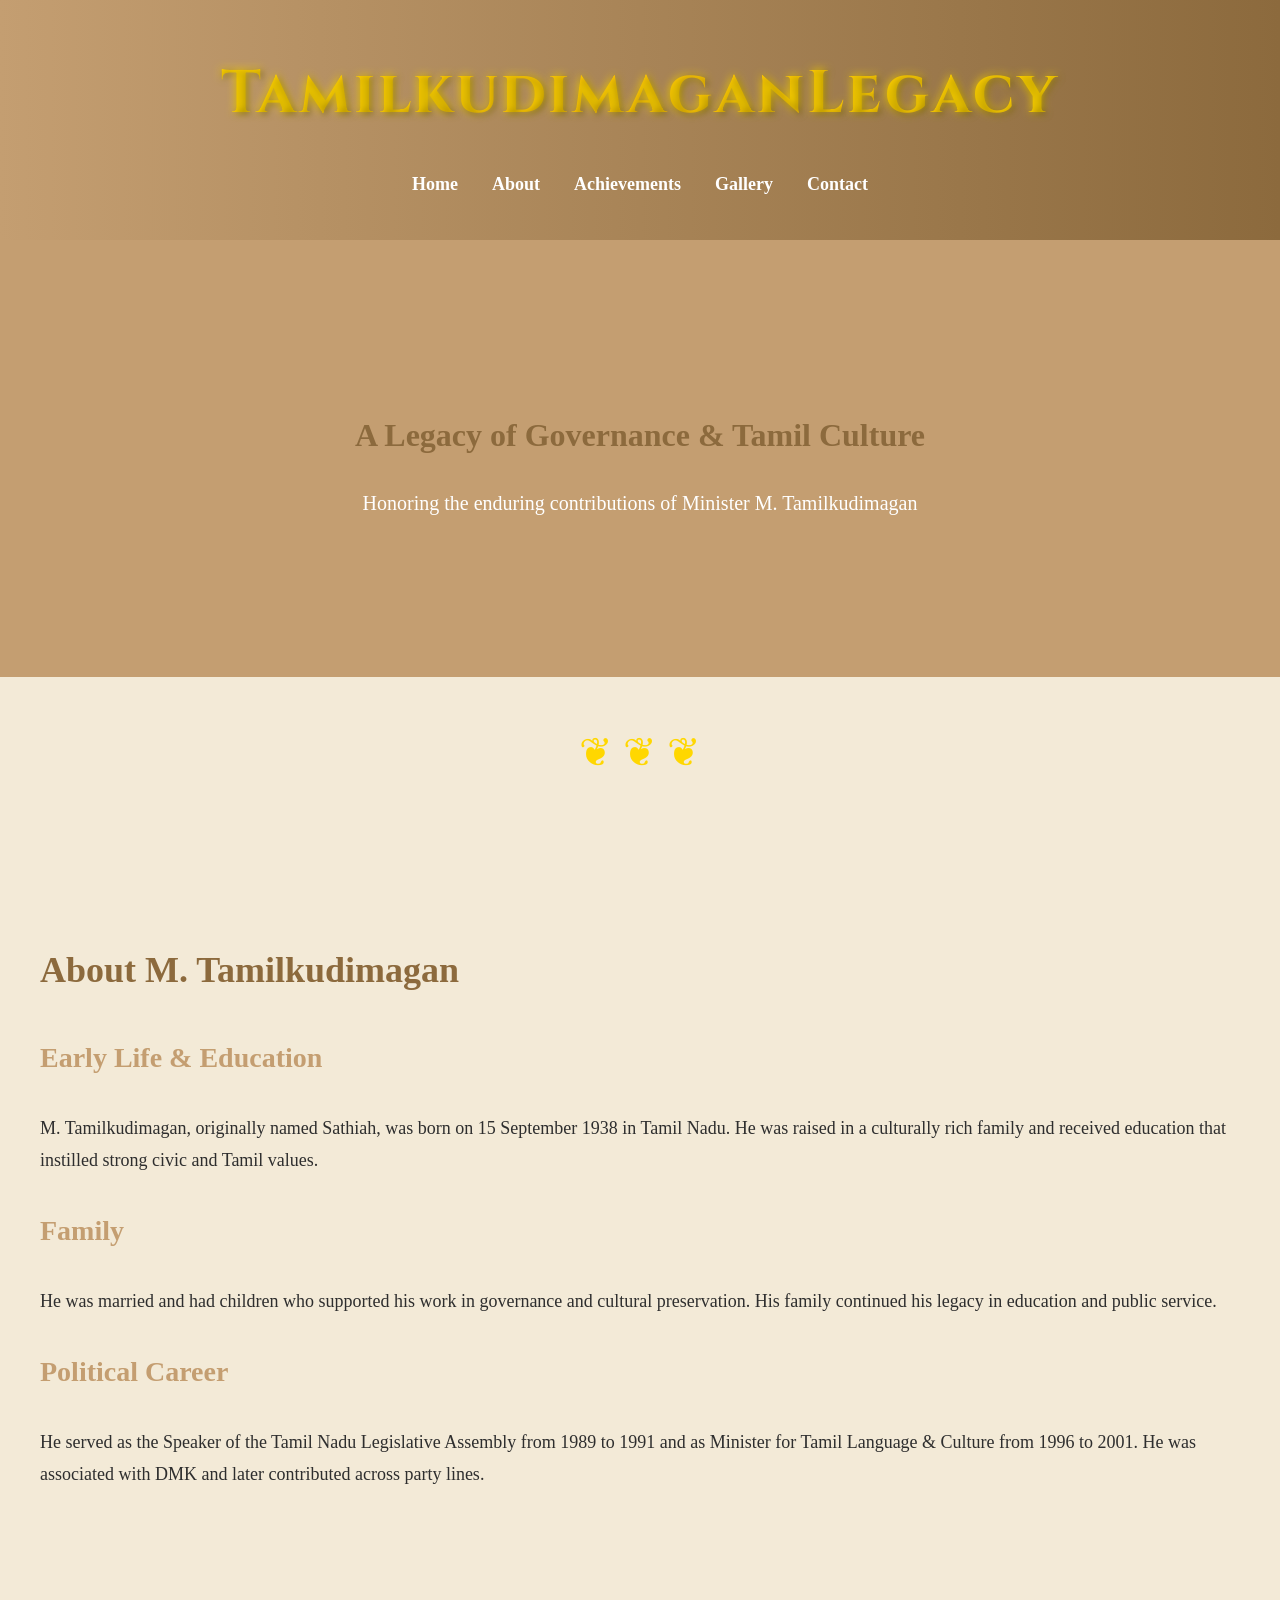
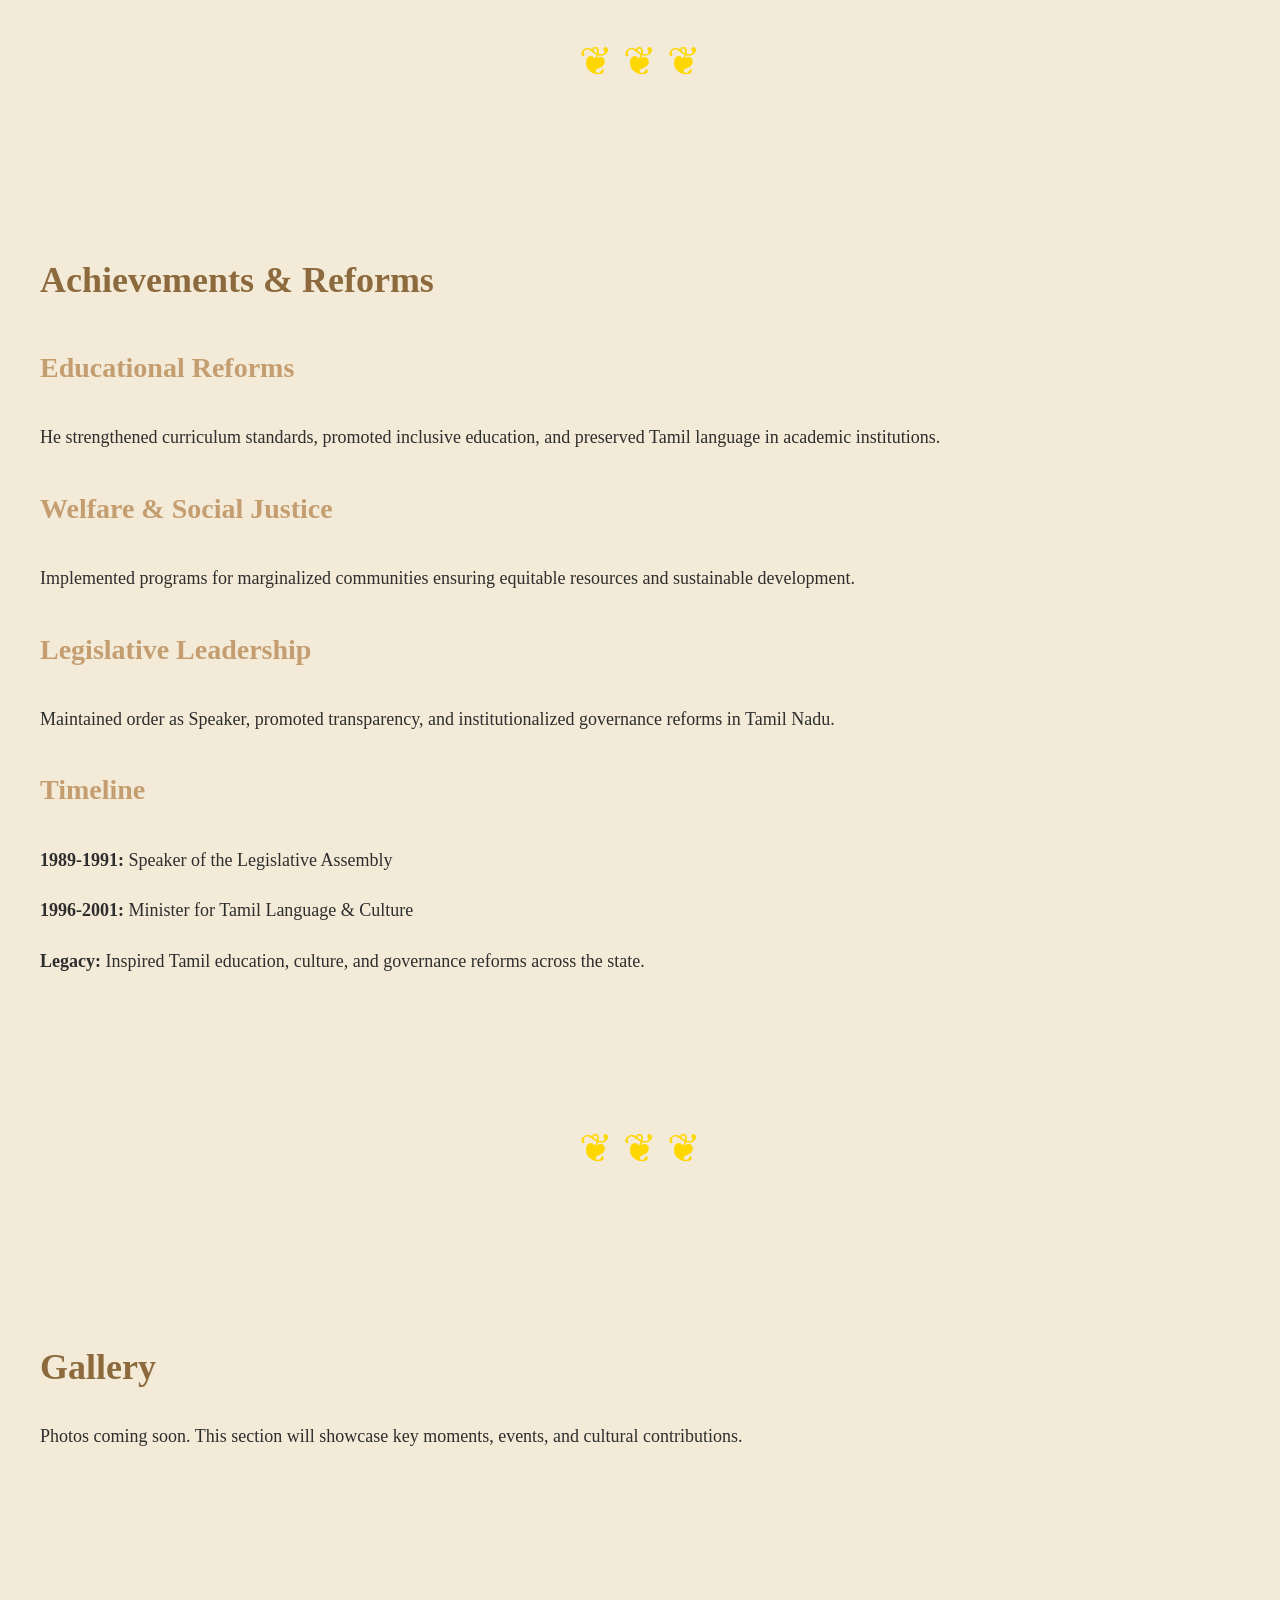
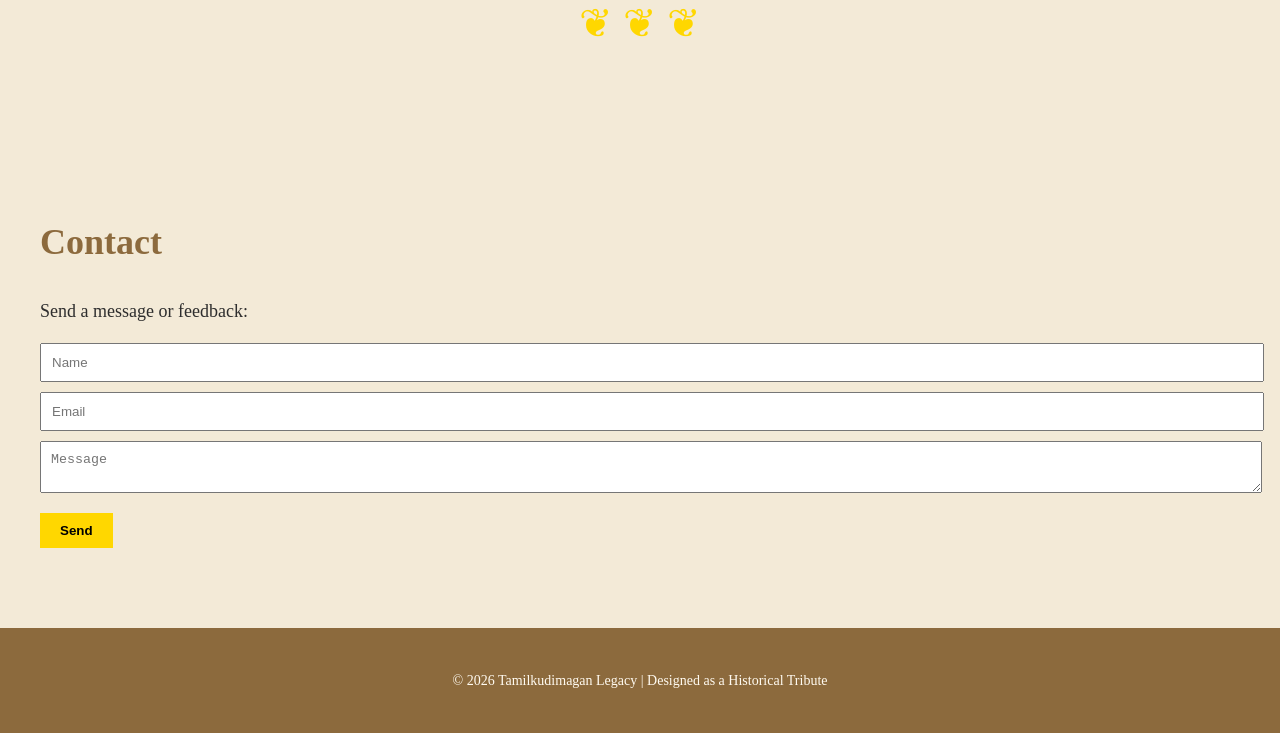
==== index.html @ 720fc60a "Create index.html" ====
<!DOCTYPE html>
<html lang="en">
<head>
<meta charset="UTF-8">
<meta name="viewport" content="width=device-width, initial-scale=1.0">
<title>Tamilkudimagan Legacy</title>

<!-- Vintage font -->
<link href="https://fonts.googleapis.com/css2?family=Cinzel:wght@700&display=swap" rel="stylesheet">

<style>
/* BODY */
body {
    margin: 0;
    font-family: Georgia, serif;
    background: #f3ead7; /* Sandalwood */
    color: #2e2e2e;
    line-height: 1.8;
    overflow-x: hidden;
    scroll-behavior: smooth;
}

/* HEADER */
header {
    background: linear-gradient(to right, #C49E71, #8C6A3D);
    padding: 40px 20px;
    text-align: center;
    position: relative;
    z-index: 2;
}

header h1 {
    font-family: 'Cinzel', serif;
    font-size: 60px;
    background: linear-gradient(90deg, #FFD700, #FFC107, #FFD700);
    -webkit-background-clip: text;
    -webkit-text-fill-color: transparent;
    letter-spacing: 3px;
    text-shadow: 0 0 10px #FFD700, 2px 2px 6px rgba(0,0,0,0.5);
    animation: shimmer 3s infinite linear;
    margin: 0;
}

/* Shimmer animation */
@keyframes shimmer {
    0% { background-position: -500px; }
    100% { background-position: 500px; }
}

nav {
    margin-top: 20px;
}

nav a {
    color: #fff;
    text-decoration: none;
    margin: 0 15px;
    font-weight: bold;
    font-size: 18px;
    transition: 0.3s;
}

nav a:hover {
    color: #FFD700;
}

/* SECTIONS */
section {
    padding: 80px 40px;
    opacity: 0;
    transform: translateY(30px);
    animation: fadeUp 1.2s forwards;
    animation-delay: 0.2s;
}

section h2 {
    color: #8C6A3D;
    font-size: 36px;
    margin-bottom: 20px;
}

section h3 {
    color: #C49E71;
    font-size: 28px;
    margin-top: 30px;
}

section p {
    font-size: 18px;
    margin-bottom: 16px;
}

/* Divider */
.divider {
    text-align: center;
    font-size: 40px;
    color: #FFD700;
    margin: 40px 0;
}

/* Footer */
footer {
    background: #8C6A3D;
    color: #fffaf0;
    text-align: center;
    padding: 40px;
    font-size: 14px;
}

/* Animations */
@keyframes fadeUp {
    to { opacity: 1; transform: translateY(0);}
}

/* Floating Tamil letters */
.floating-tamil {
    position: fixed;
    top: 0;
    left: 0;
    width: 100%;
    height: 100%;
    pointer-events: none;
    overflow: hidden;
    z-index: 1;
}

.floating-tamil span {
    position: absolute;
    font-size: 24px;
    color: #FFD700;
    opacity: 0.8;
    animation: floatLetters linear infinite;
}

.floating-tamil span:nth-child(1) { left: 5%; animation-duration: 18s; animation-delay: 0s; }
.floating-tamil span:nth-child(2) { left: 20%; animation-duration: 22s; animation-delay: 2s; }
.floating-tamil span:nth-child(3) { left: 35%; animation-duration: 16s; animation-delay: 4s; }
.floating-tamil span:nth-child(4) { left: 50%; animation-duration: 20s; animation-delay: 1s; }
.floating-tamil span:nth-child(5) { left: 65%; animation-duration: 17s; animation-delay: 3s; }
.floating-tamil span:nth-child(6) { left: 80%; animation-duration: 19s; animation-delay: 2s; }
.floating-tamil span:nth-child(7) { left: 90%; animation-duration: 21s; animation-delay: 0s; }

@keyframes floatLetters {
    0% { transform: translateY(100vh) rotate(0deg); opacity: 0.8; }
    50% { opacity: 0.9; }
    100% { transform: translateY(-20vh) rotate(360deg); opacity: 0; }
}

/* HERO SECTION */
.hero {
    text-align: center;
    padding: 140px 20px;
    background: #C49E71;
    color: #fff;
    position: relative;
    z-index: 2;
}

.hero h2 {
    font-size: 32px;
    margin-bottom: 20px;
}

.hero p {
    font-size: 20px;
}
</style>
</head>

<body>

<header>
    <h1>TamilkudimaganLegacy</h1>
    <nav>
        <a href="#home">Home</a>
        <a href="#about">About</a>
        <a href="#achievements">Achievements</a>
        <a href="#gallery">Gallery</a>
        <a href="#contact">Contact</a>
    </nav>
</header>

<section class="hero" id="home">
    <h2>A Legacy of Governance & Tamil Culture</h2>
    <p>Honoring the enduring contributions of Minister M. Tamilkudimagan</p>
</section>

<div class="divider">❦ ❦ ❦</div>

<section id="about">
    <h2>About M. Tamilkudimagan</h2>
    <h3>Early Life & Education</h3>
    <p>M. Tamilkudimagan, originally named Sathiah, was born on 15 September 1938 in Tamil Nadu. He was raised in a culturally rich family and received education that instilled strong civic and Tamil values.</p>
    <h3>Family</h3>
    <p>He was married and had children who supported his work in governance and cultural preservation. His family continued his legacy in education and public service.</p>
    <h3>Political Career</h3>
    <p>He served as the Speaker of the Tamil Nadu Legislative Assembly from 1989 to 1991 and as Minister for Tamil Language & Culture from 1996 to 2001. He was associated with DMK and later contributed across party lines.</p>
</section>

<div class="divider">❦ ❦ ❦</div>

<section id="achievements">
    <h2>Achievements & Reforms</h2>
    <h3>Educational Reforms</h3>
    <p>He strengthened curriculum standards, promoted inclusive education, and preserved Tamil language in academic institutions.</p>
    <h3>Welfare & Social Justice</h3>
    <p>Implemented programs for marginalized communities ensuring equitable resources and sustainable development.</p>
    <h3>Legislative Leadership</h3>
    <p>Maintained order as Speaker, promoted transparency, and institutionalized governance reforms in Tamil Nadu.</p>
    <h3>Timeline</h3>
    <p><strong>1989-1991:</strong> Speaker of the Legislative Assembly</p>
    <p><strong>1996-2001:</strong> Minister for Tamil Language & Culture</p>
    <p><strong>Legacy:</strong> Inspired Tamil education, culture, and governance reforms across the state.</p>
</section>

<div class="divider">❦ ❦ ❦</div>

<section id="gallery">
    <h2>Gallery</h2>
    <p>Photos coming soon. This section will showcase key moments, events, and cultural contributions.</p>
</section>

<div class="divider">❦ ❦ ❦</div>

<section id="contact">
    <h2>Contact</h2>
    <p>Send a message or feedback:</p>
    <form>
        <input type="text" placeholder="Name" style="width:100%; padding:10px; margin-bottom:10px;">
        <input type="email" placeholder="Email" style="width:100%; padding:10px; margin-bottom:10px;">
        <textarea placeholder="Message" style="width:100%; padding:10px; margin-bottom:10px;"></textarea>
        <button type="submit" style="background:#FFD700; border:none; padding:10px 20px; font-weight:bold; cursor:pointer;">Send</button>
    </form>
</section>

<footer>
    © 2026 Tamilkudimagan Legacy | Designed as a Historical Tribute
</footer>

<!-- Floating Tamil letters -->
<div class="floating-tamil">
    <span>அ</span>
    <span>இ</span>
    <span>ஊ</span>
    <span>எ</span>
    <span>ஐ</span>
    <span>ஒ</span>
    <span>ஔ</span>
</div>

</body>
</html>
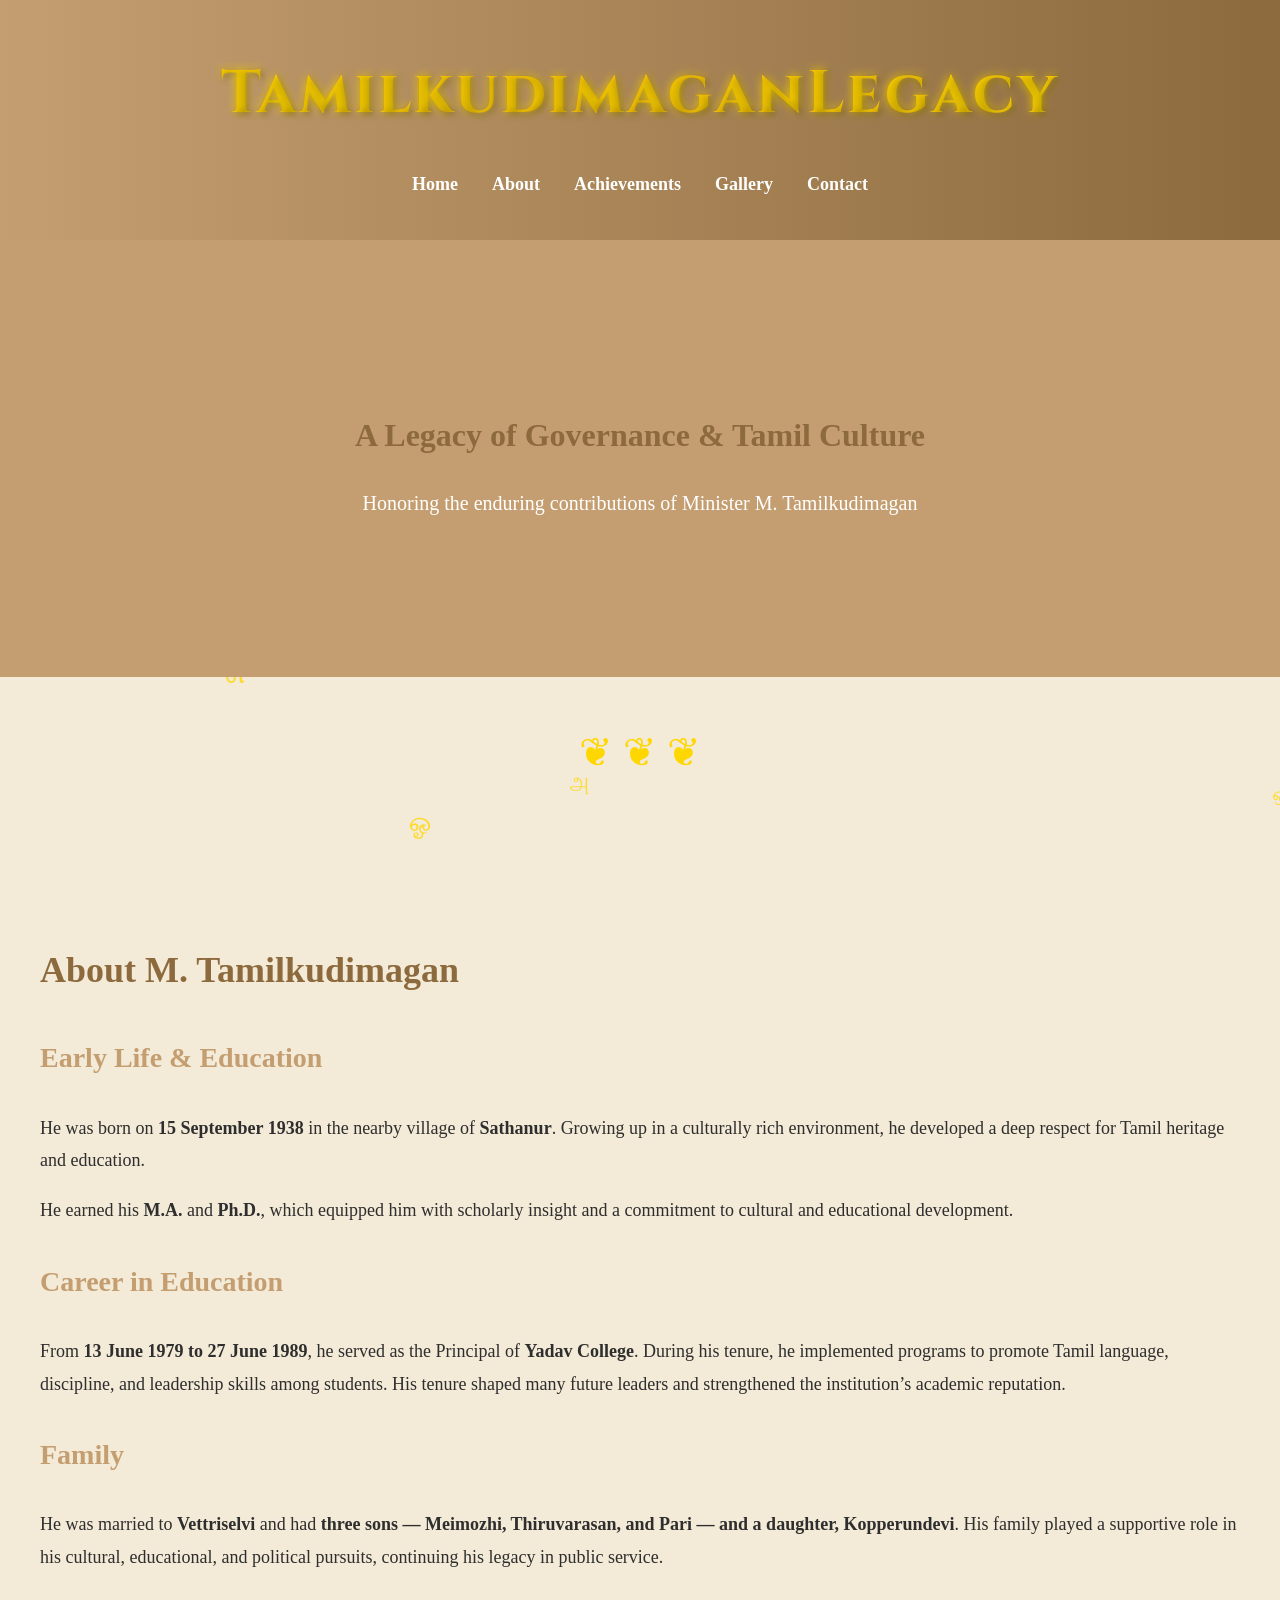
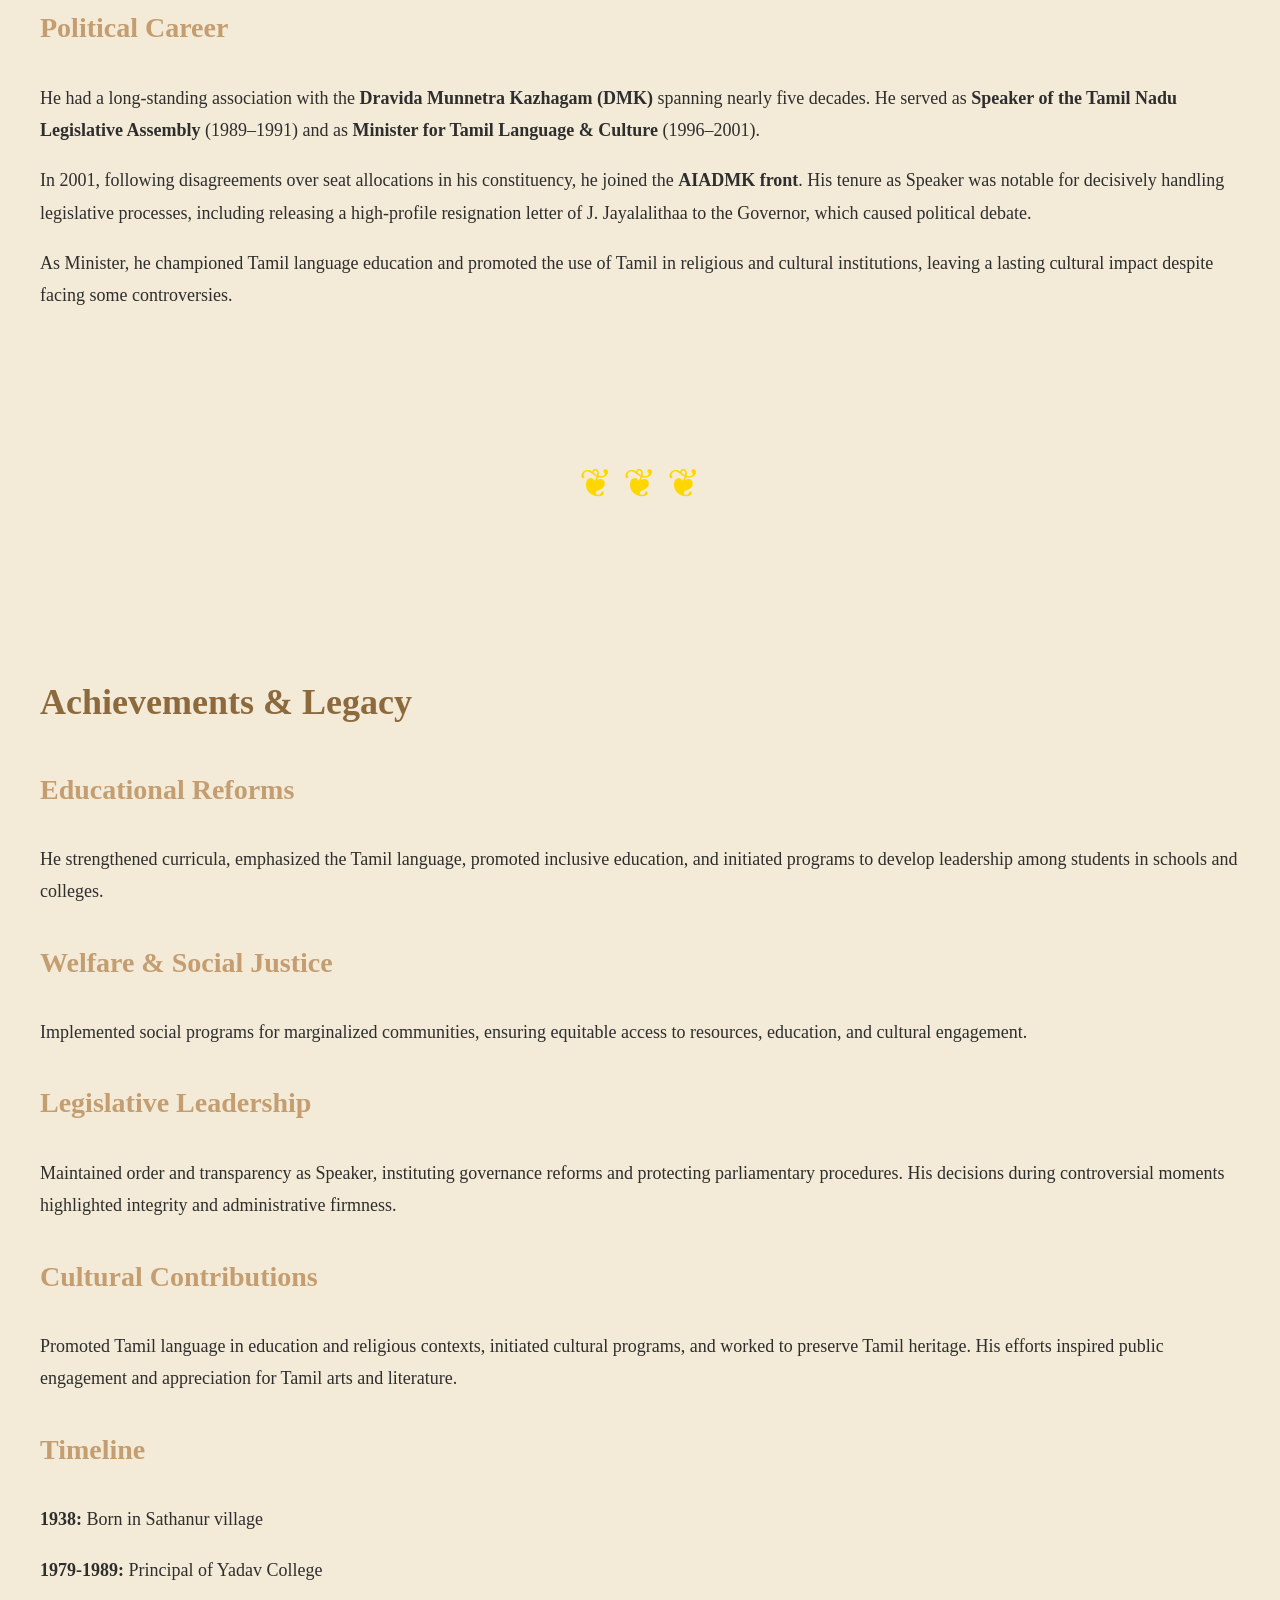
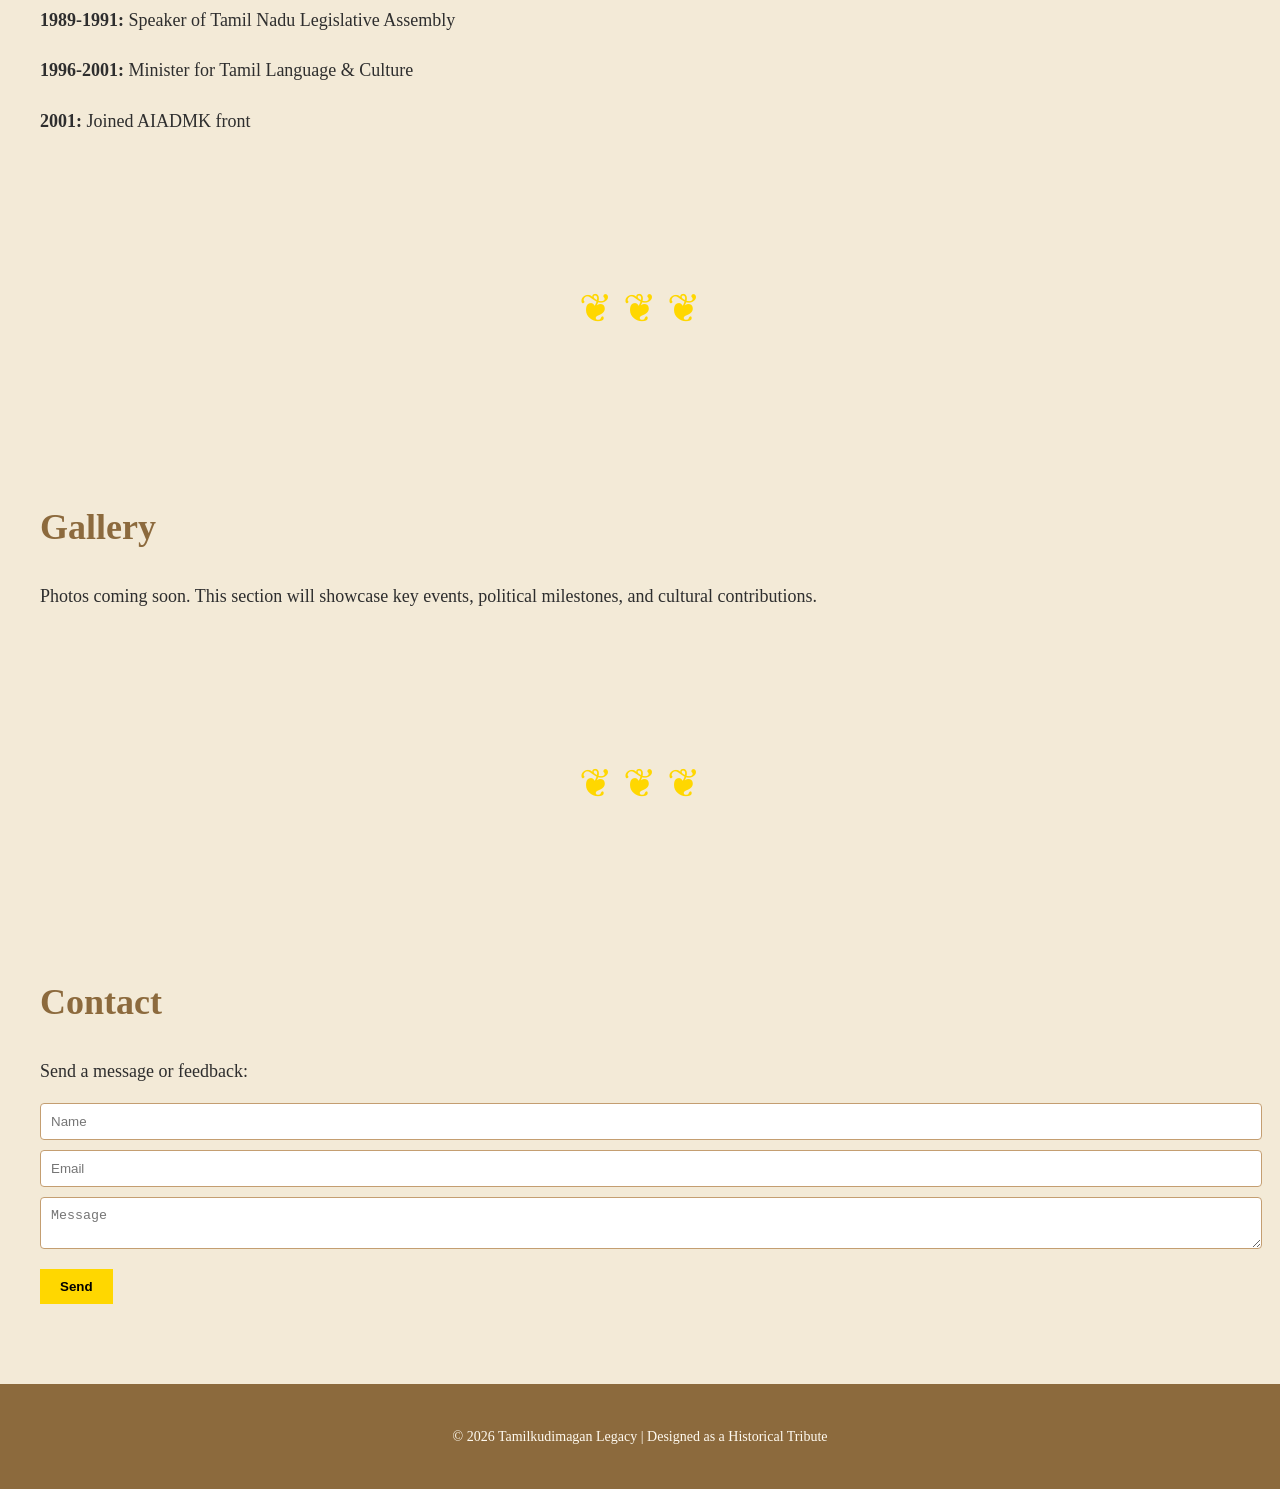
==== commit 324568cf: "Create index.html" ====
--- a/index.html
+++ b/index.html
@@ -5,11 +5,10 @@
 <meta name="viewport" content="width=device-width, initial-scale=1.0">
 <title>Tamilkudimagan Legacy</title>
 
-<!-- Vintage font -->
+<!-- Fonts -->
 <link href="https://fonts.googleapis.com/css2?family=Cinzel:wght@700&display=swap" rel="stylesheet">
 
 <style>
-/* BODY */
 body {
     margin: 0;
     font-family: Georgia, serif;
@@ -41,7 +40,6 @@
     margin: 0;
 }
 
-/* Shimmer animation */
 @keyframes shimmer {
     0% { background-position: -500px; }
     100% { background-position: 500px; }
@@ -110,6 +108,25 @@
 /* Animations */
 @keyframes fadeUp {
     to { opacity: 1; transform: translateY(0);}
+}
+
+/* HERO SECTION */
+.hero {
+    text-align: center;
+    padding: 140px 20px;
+    background: #C49E71;
+    color: #fff;
+    position: relative;
+    z-index: 2;
+}
+
+.hero h2 {
+    font-size: 32px;
+    margin-bottom: 20px;
+}
+
+.hero p {
+    font-size: 20px;
 }
 
 /* Floating Tamil letters */
@@ -132,41 +149,24 @@
     animation: floatLetters linear infinite;
 }
 
-.floating-tamil span:nth-child(1) { left: 5%; animation-duration: 18s; animation-delay: 0s; }
-.floating-tamil span:nth-child(2) { left: 20%; animation-duration: 22s; animation-delay: 2s; }
-.floating-tamil span:nth-child(3) { left: 35%; animation-duration: 16s; animation-delay: 4s; }
-.floating-tamil span:nth-child(4) { left: 50%; animation-duration: 20s; animation-delay: 1s; }
-.floating-tamil span:nth-child(5) { left: 65%; animation-duration: 17s; animation-delay: 3s; }
-.floating-tamil span:nth-child(6) { left: 80%; animation-duration: 19s; animation-delay: 2s; }
-.floating-tamil span:nth-child(7) { left: 90%; animation-duration: 21s; animation-delay: 0s; }
-
-@keyframes floatLetters {
-    0% { transform: translateY(100vh) rotate(0deg); opacity: 0.8; }
-    50% { opacity: 0.9; }
-    100% { transform: translateY(-20vh) rotate(360deg); opacity: 0; }
-}
-
-/* HERO SECTION */
-.hero {
-    text-align: center;
-    padding: 140px 20px;
-    background: #C49E71;
-    color: #fff;
-    position: relative;
-    z-index: 2;
-}
-
-.hero h2 {
-    font-size: 32px;
-    margin-bottom: 20px;
-}
-
-.hero p {
-    font-size: 20px;
+/* FORM */
+form input, form textarea {
+    width: 100%;
+    padding: 10px;
+    margin-bottom: 10px;
+    border: 1px solid #C49E71;
+    border-radius: 4px;
+}
+
+form button {
+    background: #FFD700;
+    border: none;
+    padding: 10px 20px;
+    font-weight: bold;
+    cursor: pointer;
 }
 </style>
 </head>
-
 <body>
 
 <header>
@@ -190,34 +190,43 @@
 <section id="about">
     <h2>About M. Tamilkudimagan</h2>
     <h3>Early Life & Education</h3>
-    <p>M. Tamilkudimagan, originally named Sathiah, was born on 15 September 1938 in Tamil Nadu. He was raised in a culturally rich family and received education that instilled strong civic and Tamil values.</p>
+    <p>He was born on <strong>15 September 1938</strong> in the nearby village of <strong>Sathanur</strong>. Growing up in a culturally rich environment, he developed a deep respect for Tamil heritage and education.</p>
+    <p>He earned his <strong>M.A.</strong> and <strong>Ph.D.</strong>, which equipped him with scholarly insight and a commitment to cultural and educational development.</p>
+    <h3>Career in Education</h3>
+    <p>From <strong>13 June 1979 to 27 June 1989</strong>, he served as the Principal of <strong>Yadav College</strong>. During his tenure, he implemented programs to promote Tamil language, discipline, and leadership skills among students. His tenure shaped many future leaders and strengthened the institution’s academic reputation.</p>
     <h3>Family</h3>
-    <p>He was married and had children who supported his work in governance and cultural preservation. His family continued his legacy in education and public service.</p>
+    <p>He was married to <strong>Vettriselvi</strong> and had <strong>three sons — Meimozhi, Thiruvarasan, and Pari — and a daughter, Kopperundevi</strong>. His family played a supportive role in his cultural, educational, and political pursuits, continuing his legacy in public service.</p>
     <h3>Political Career</h3>
-    <p>He served as the Speaker of the Tamil Nadu Legislative Assembly from 1989 to 1991 and as Minister for Tamil Language & Culture from 1996 to 2001. He was associated with DMK and later contributed across party lines.</p>
+    <p>He had a long-standing association with the <strong>Dravida Munnetra Kazhagam (DMK)</strong> spanning nearly five decades. He served as <strong>Speaker of the Tamil Nadu Legislative Assembly</strong> (1989–1991) and as <strong>Minister for Tamil Language & Culture</strong> (1996–2001).</p>
+    <p>In 2001, following disagreements over seat allocations in his constituency, he joined the <strong>AIADMK front</strong>. His tenure as Speaker was notable for decisively handling legislative processes, including releasing a high-profile resignation letter of J. Jayalalithaa to the Governor, which caused political debate.</p>
+    <p>As Minister, he championed Tamil language education and promoted the use of Tamil in religious and cultural institutions, leaving a lasting cultural impact despite facing some controversies.</p>
 </section>
 
 <div class="divider">❦ ❦ ❦</div>
 
 <section id="achievements">
-    <h2>Achievements & Reforms</h2>
+    <h2>Achievements & Legacy</h2>
     <h3>Educational Reforms</h3>
-    <p>He strengthened curriculum standards, promoted inclusive education, and preserved Tamil language in academic institutions.</p>
+    <p>He strengthened curricula, emphasized the Tamil language, promoted inclusive education, and initiated programs to develop leadership among students in schools and colleges.</p>
     <h3>Welfare & Social Justice</h3>
-    <p>Implemented programs for marginalized communities ensuring equitable resources and sustainable development.</p>
+    <p>Implemented social programs for marginalized communities, ensuring equitable access to resources, education, and cultural engagement.</p>
     <h3>Legislative Leadership</h3>
-    <p>Maintained order as Speaker, promoted transparency, and institutionalized governance reforms in Tamil Nadu.</p>
+    <p>Maintained order and transparency as Speaker, instituting governance reforms and protecting parliamentary procedures. His decisions during controversial moments highlighted integrity and administrative firmness.</p>
+    <h3>Cultural Contributions</h3>
+    <p>Promoted Tamil language in education and religious contexts, initiated cultural programs, and worked to preserve Tamil heritage. His efforts inspired public engagement and appreciation for Tamil arts and literature.</p>
     <h3>Timeline</h3>
-    <p><strong>1989-1991:</strong> Speaker of the Legislative Assembly</p>
+    <p><strong>1938:</strong> Born in Sathanur village</p>
+    <p><strong>1979-1989:</strong> Principal of Yadav College</p>
+    <p><strong>1989-1991:</strong> Speaker of Tamil Nadu Legislative Assembly</p>
     <p><strong>1996-2001:</strong> Minister for Tamil Language & Culture</p>
-    <p><strong>Legacy:</strong> Inspired Tamil education, culture, and governance reforms across the state.</p>
+    <p><strong>2001:</strong> Joined AIADMK front</p>
 </section>
 
 <div class="divider">❦ ❦ ❦</div>
 
 <section id="gallery">
     <h2>Gallery</h2>
-    <p>Photos coming soon. This section will showcase key moments, events, and cultural contributions.</p>
+    <p>Photos coming soon. This section will showcase key events, political milestones, and cultural contributions.</p>
 </section>
 
 <div class="divider">❦ ❦ ❦</div>
@@ -226,10 +235,10 @@
     <h2>Contact</h2>
     <p>Send a message or feedback:</p>
     <form>
-        <input type="text" placeholder="Name" style="width:100%; padding:10px; margin-bottom:10px;">
-        <input type="email" placeholder="Email" style="width:100%; padding:10px; margin-bottom:10px;">
-        <textarea placeholder="Message" style="width:100%; padding:10px; margin-bottom:10px;"></textarea>
-        <button type="submit" style="background:#FFD700; border:none; padding:10px 20px; font-weight:bold; cursor:pointer;">Send</button>
+        <input type="text" placeholder="Name">
+        <input type="email" placeholder="Email">
+        <textarea placeholder="Message"></textarea>
+        <button type="submit">Send</button>
     </form>
 </section>
 
@@ -238,15 +247,40 @@
 </footer>
 
 <!-- Floating Tamil letters -->
-<div class="floating-tamil">
-    <span>அ</span>
-    <span>இ</span>
-    <span>ஊ</span>
-    <span>எ</span>
-    <span>ஐ</span>
-    <span>ஒ</span>
-    <span>ஔ</span>
-</div>
+<div class="floating-tamil" id="floatingLetters"></div>
+
+<script>
+// Floating Tamil letters array
+const tamilLetters = ['அ','ஆ','இ','ஈ','உ','ஊ','எ','ஏ','ஐ','ஒ','ஓ','ஔ'];
+
+// Generate 20 random letters
+for (let i=0; i<20; i++) {
+    let span = document.createElement('span');
+    span.textContent = tamilLetters[Math.floor(Math.random()*tamilLetters.length)];
+    span.style.left = Math.random()*100 + "vw";
+    span.style.fontSize = (16 + Math.random()*28) + "px";
+    span.style.top = (Math.random()*100) + "vh";
+    span.style.animationDuration = (10 + Math.random()*15) + "s";
+    document.getElementById('floatingLetters').appendChild(span);
+}
+
+// Animate floating letters
+const style = document.createElement('style');
+style.innerHTML = `
+@keyframes floatLetters {
+    0% { transform: translateY(0vh) rotate(0deg); opacity: 0.7; }
+    50% { opacity: 1; }
+    100% { transform: translateY(-120vh) rotate(360deg); opacity: 0; }
+}
+.floating-tamil span {
+    position: absolute;
+    animation-name: floatLetters;
+    animation-timing-function: linear;
+    animation-iteration-count: infinite;
+}
+`;
+document.head.appendChild(style);
+</script>
 
 </body>
 </html>
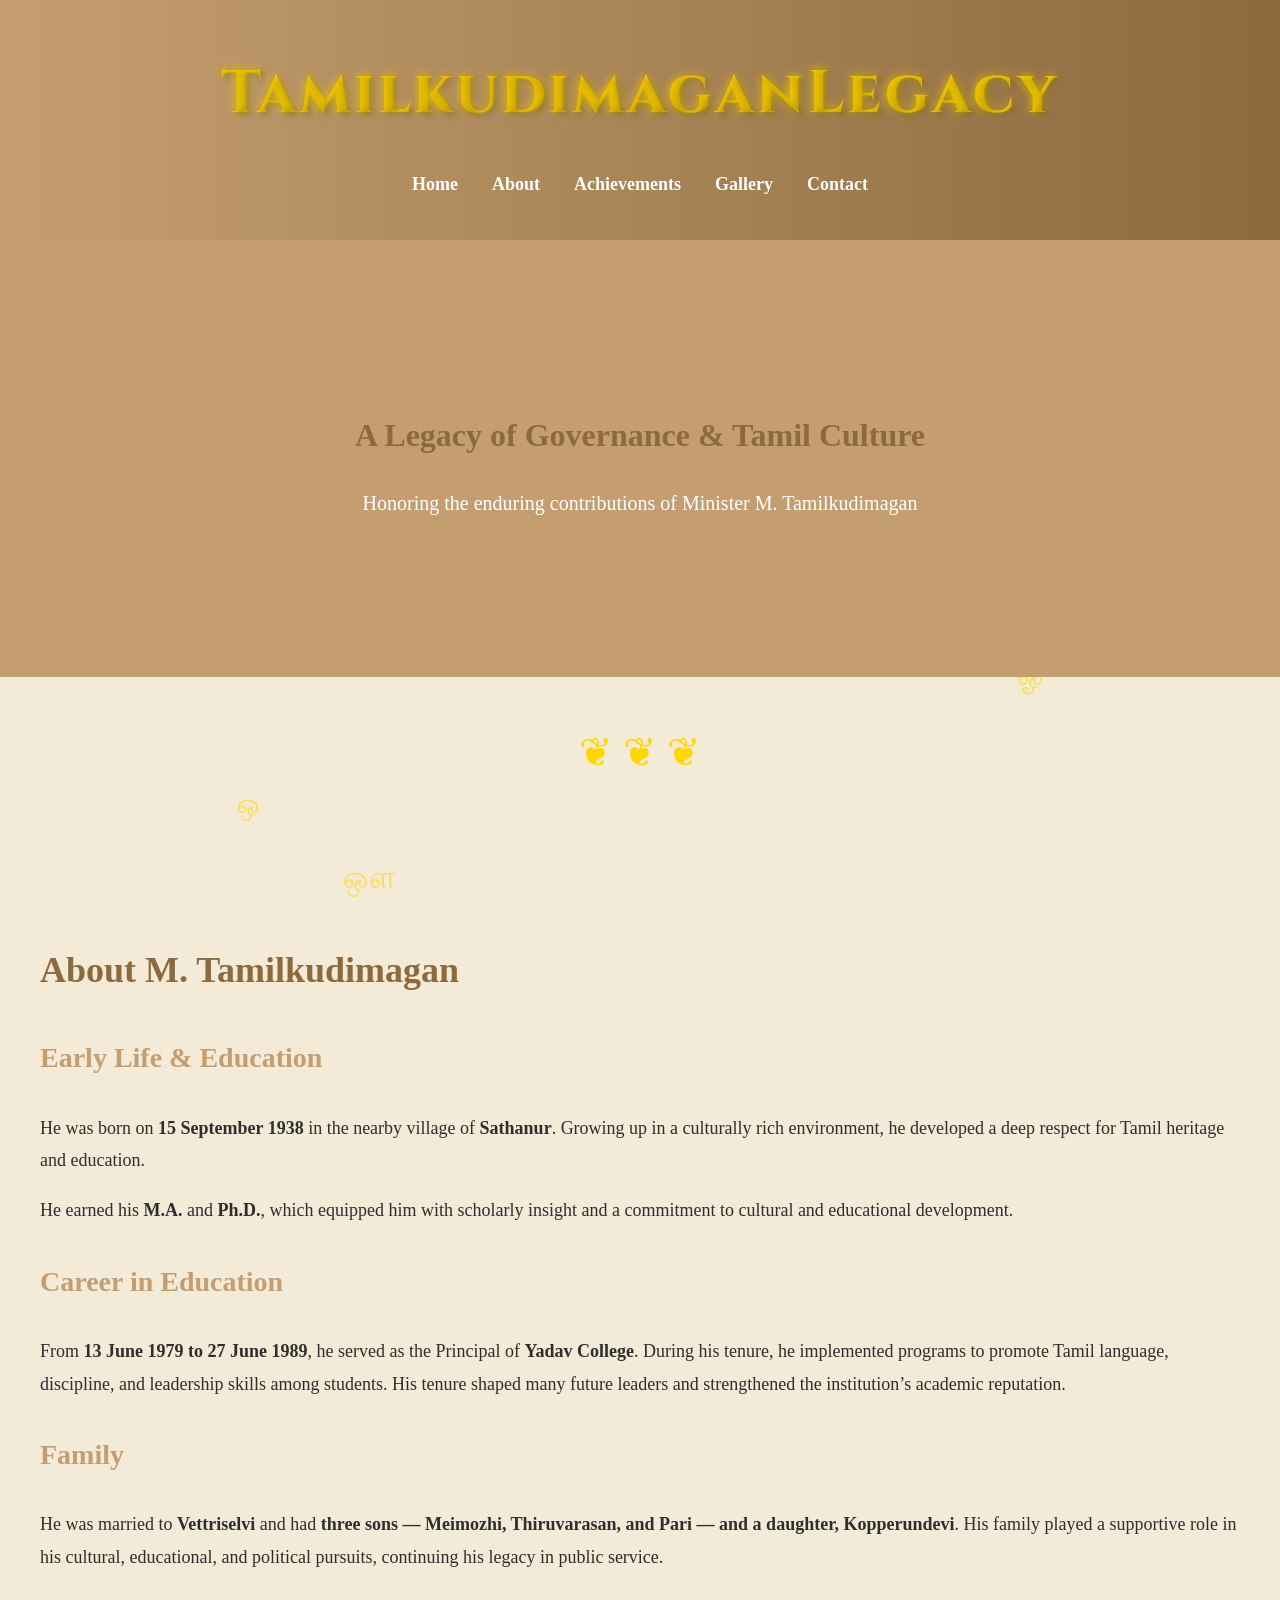
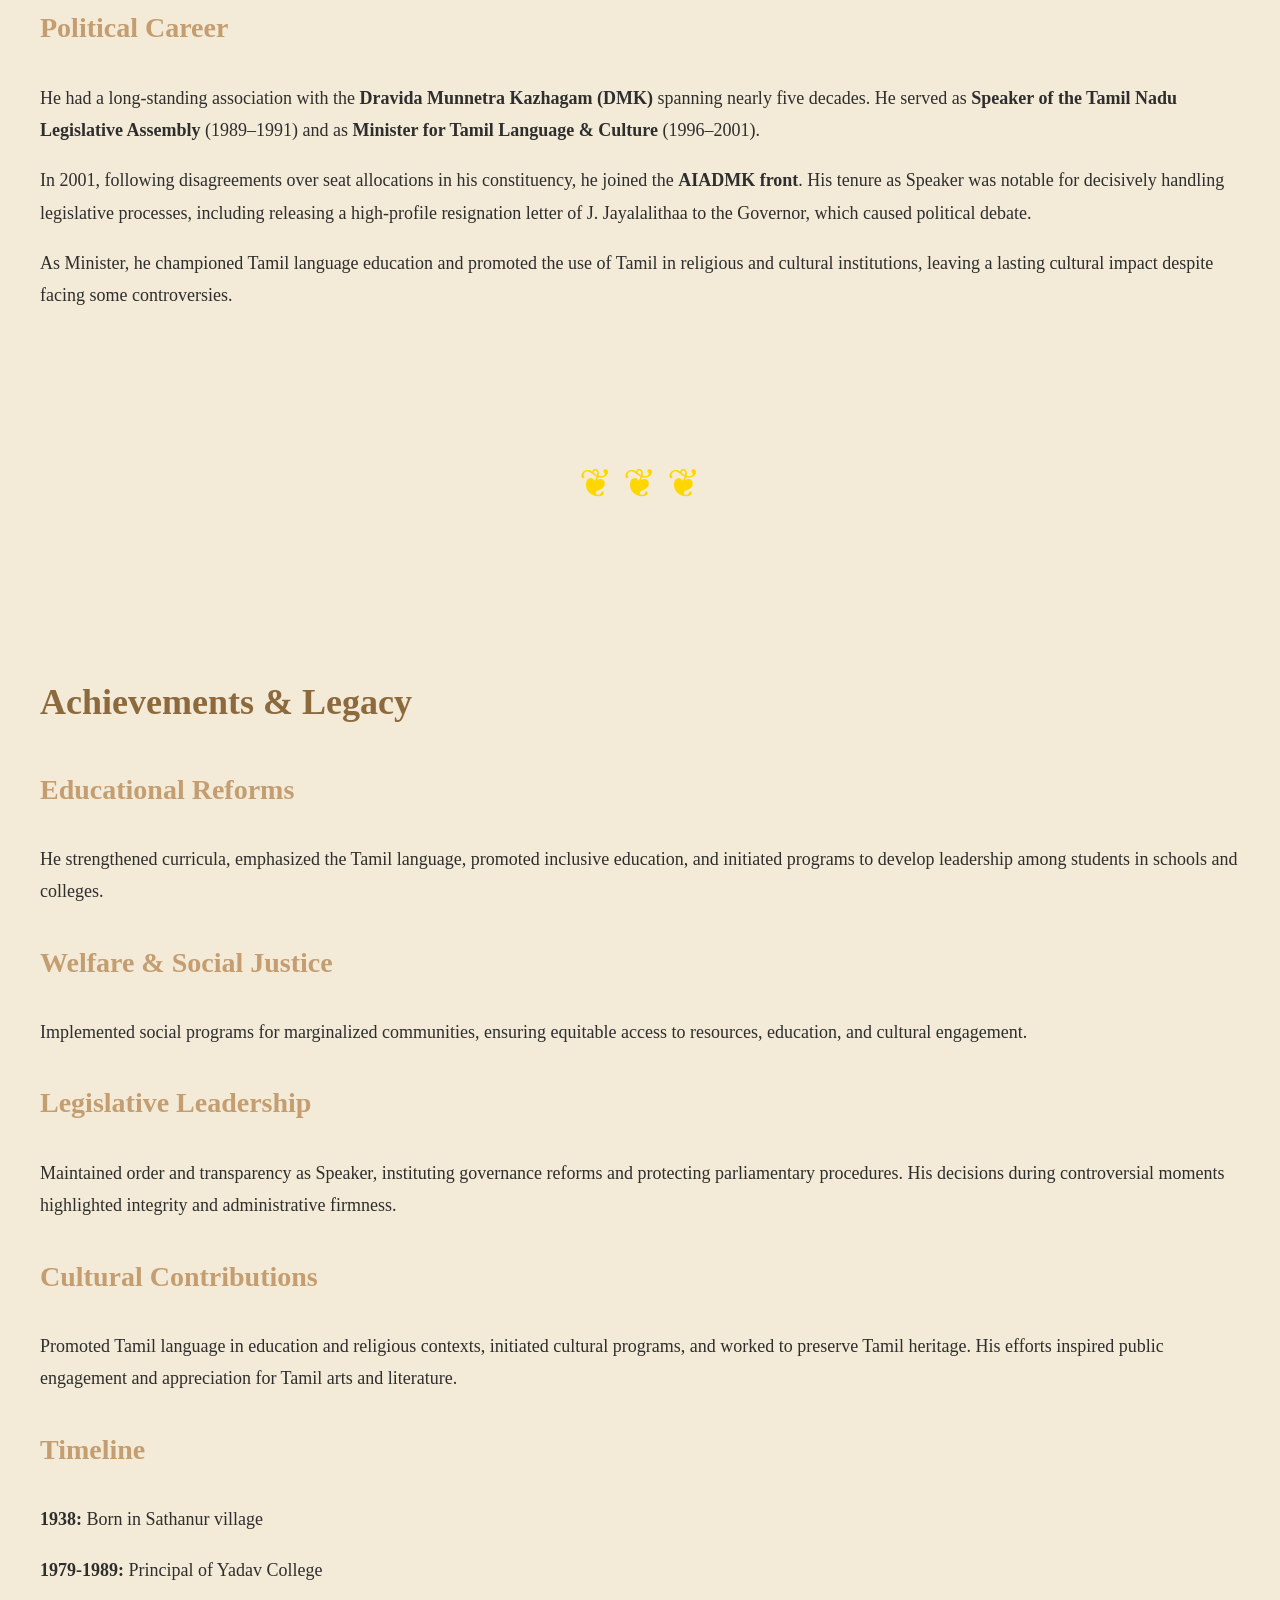
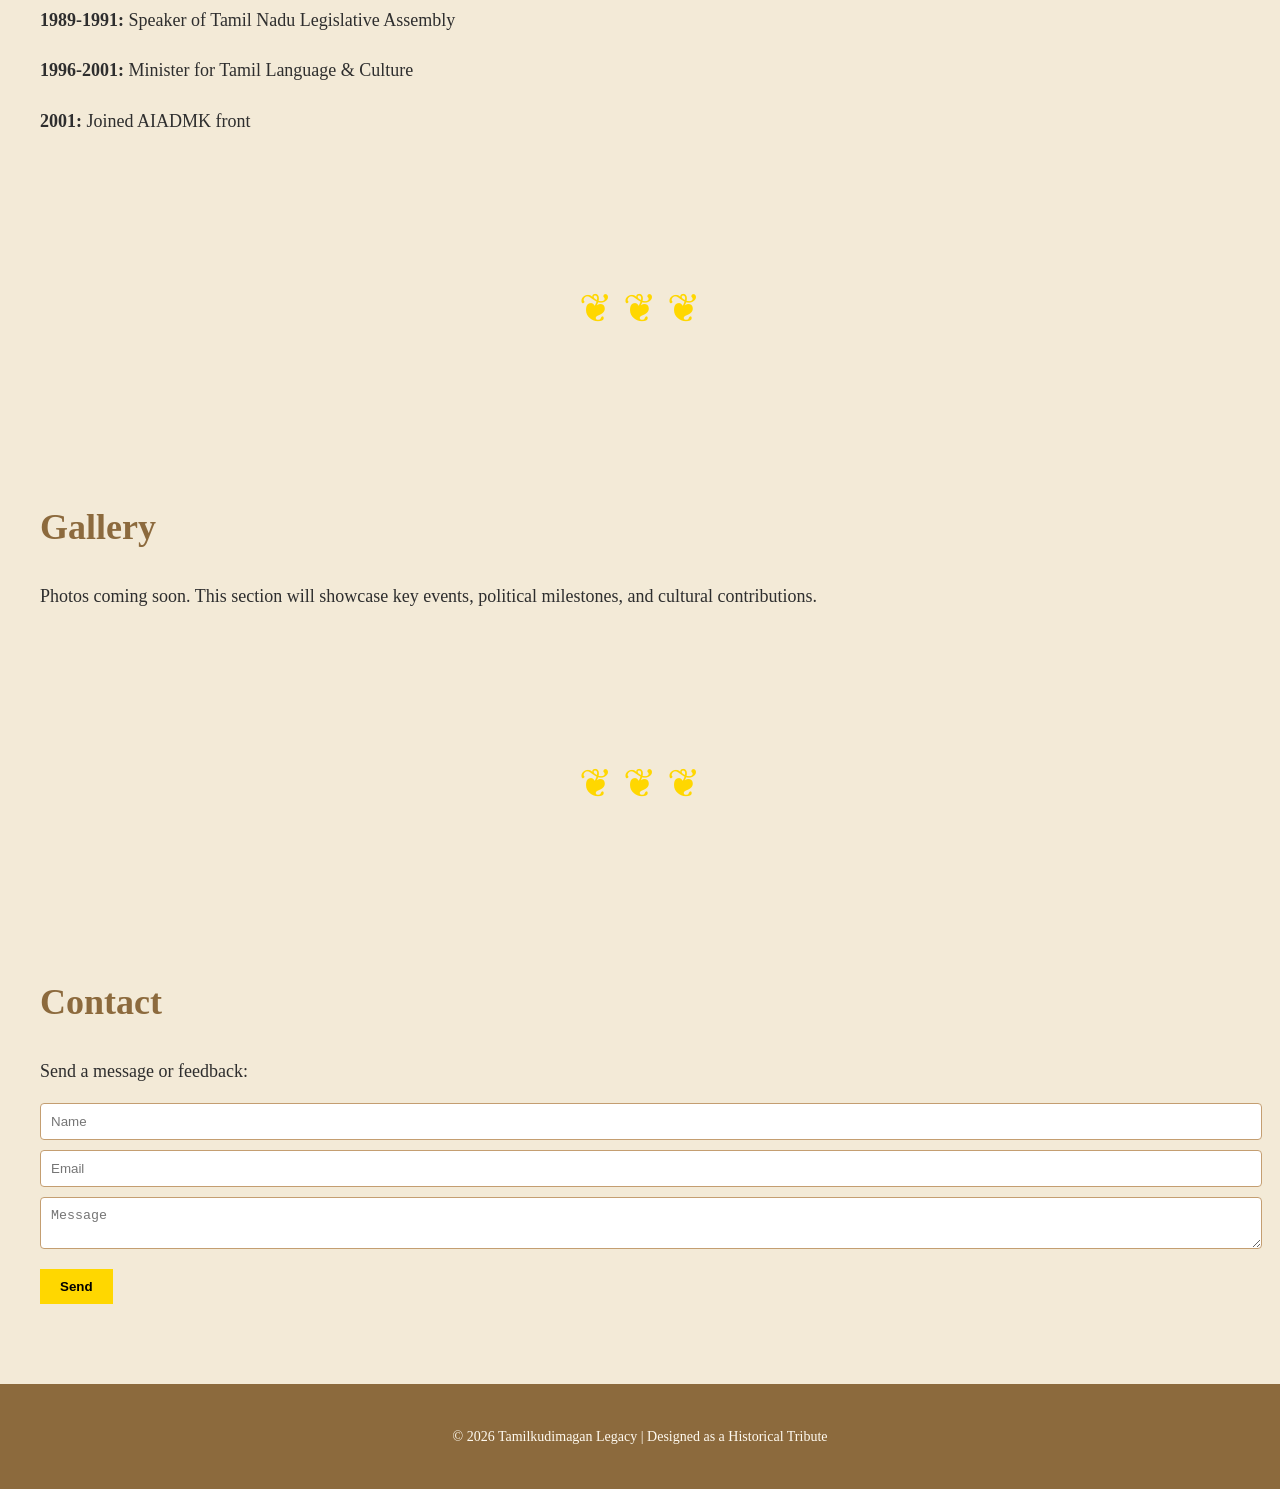
==== commit c9862754: "Update index.html" ====
--- a/index.html
+++ b/index.html
@@ -253,14 +253,15 @@
 // Floating Tamil letters array
 const tamilLetters = ['அ','ஆ','இ','ஈ','உ','ஊ','எ','ஏ','ஐ','ஒ','ஓ','ஔ'];
 
-// Generate 20 random letters
-for (let i=0; i<20; i++) {
+// Generate 10 random letters (reduced from 20)
+for (let i=0; i<10; i++) {
     let span = document.createElement('span');
     span.textContent = tamilLetters[Math.floor(Math.random()*tamilLetters.length)];
     span.style.left = Math.random()*100 + "vw";
-    span.style.fontSize = (16 + Math.random()*28) + "px";
+    span.style.fontSize = (18 + Math.random()*24) + "px";
     span.style.top = (Math.random()*100) + "vh";
-    span.style.animationDuration = (10 + Math.random()*15) + "s";
+    span.style.opacity = 0.5 + Math.random()*0.3; // lower opacity
+    span.style.animationDuration = (12 + Math.random()*15) + "s";
     document.getElementById('floatingLetters').appendChild(span);
 }
 
@@ -268,8 +269,8 @@
 const style = document.createElement('style');
 style.innerHTML = `
 @keyframes floatLetters {
-    0% { transform: translateY(0vh) rotate(0deg); opacity: 0.7; }
-    50% { opacity: 1; }
+    0% { transform: translateY(0vh) rotate(0deg); }
+    50% { opacity: 0.6; }
     100% { transform: translateY(-120vh) rotate(360deg); opacity: 0; }
 }
 .floating-tamil span {
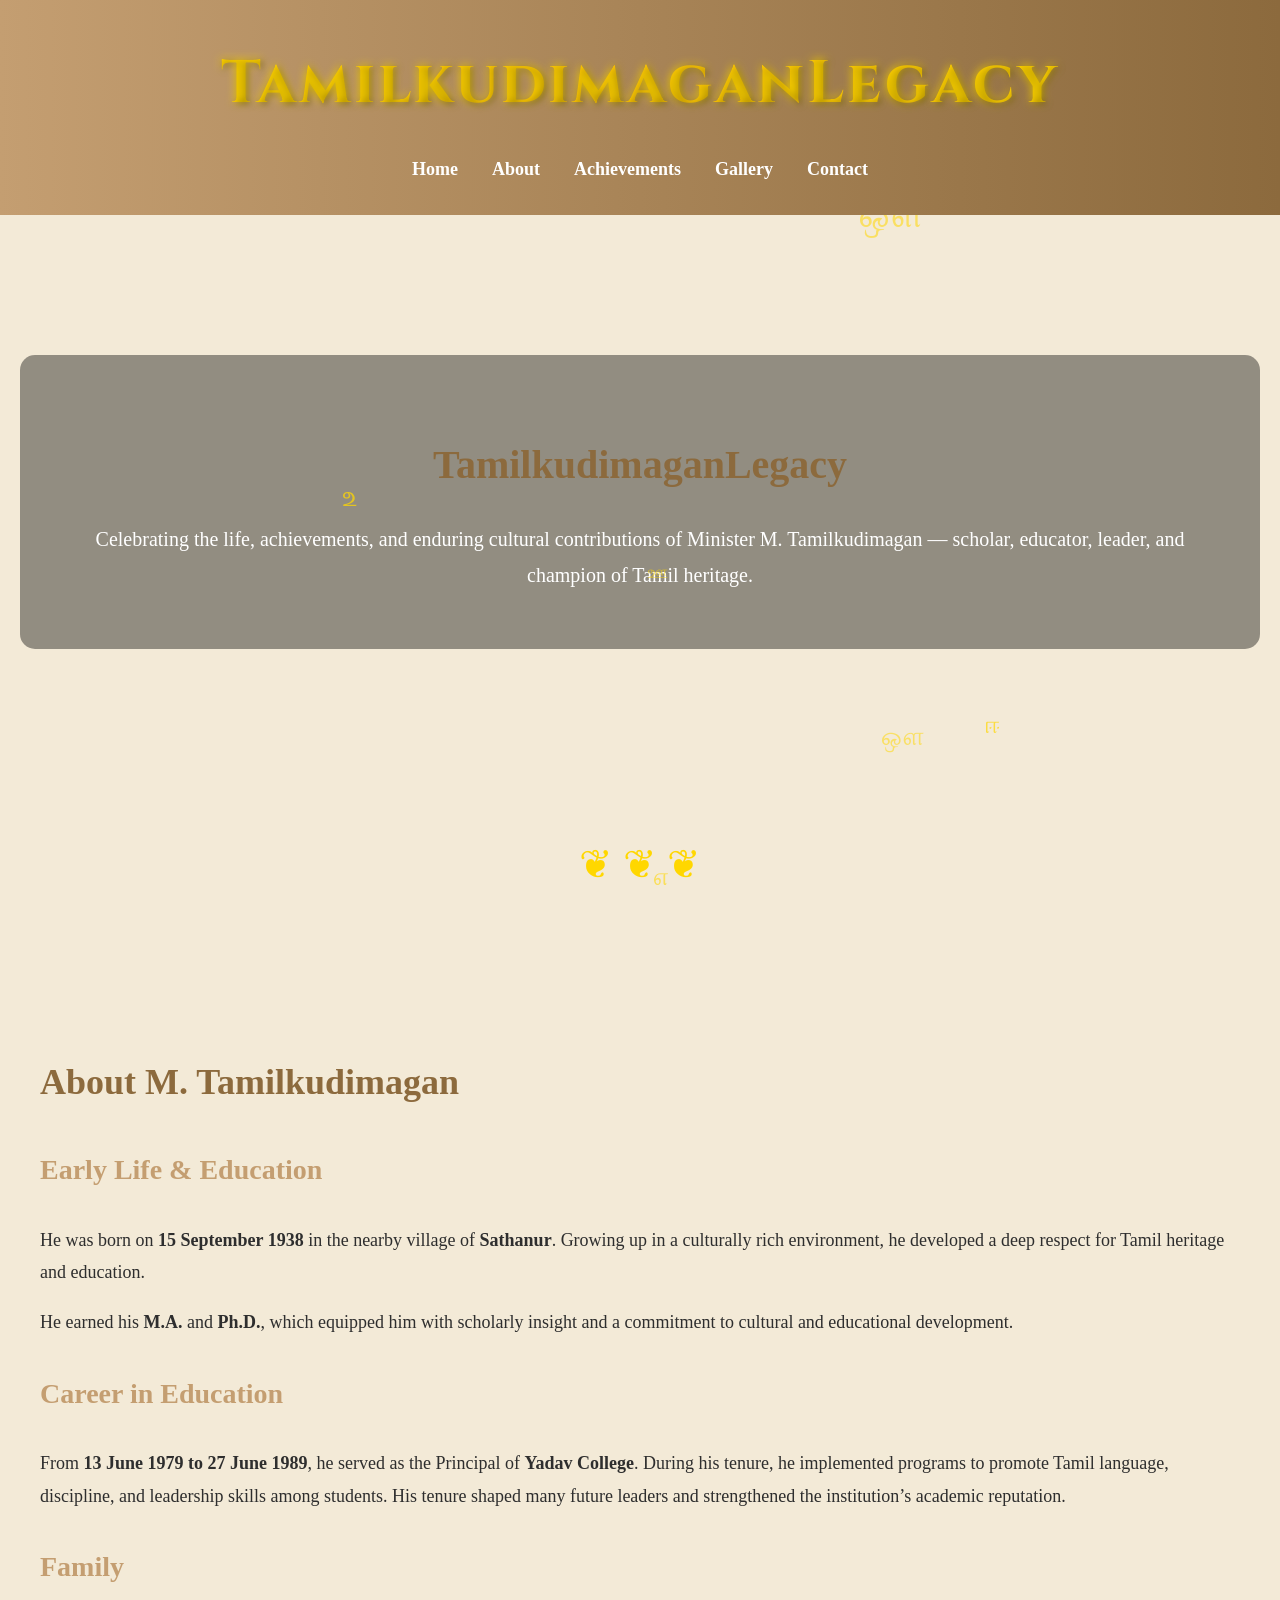
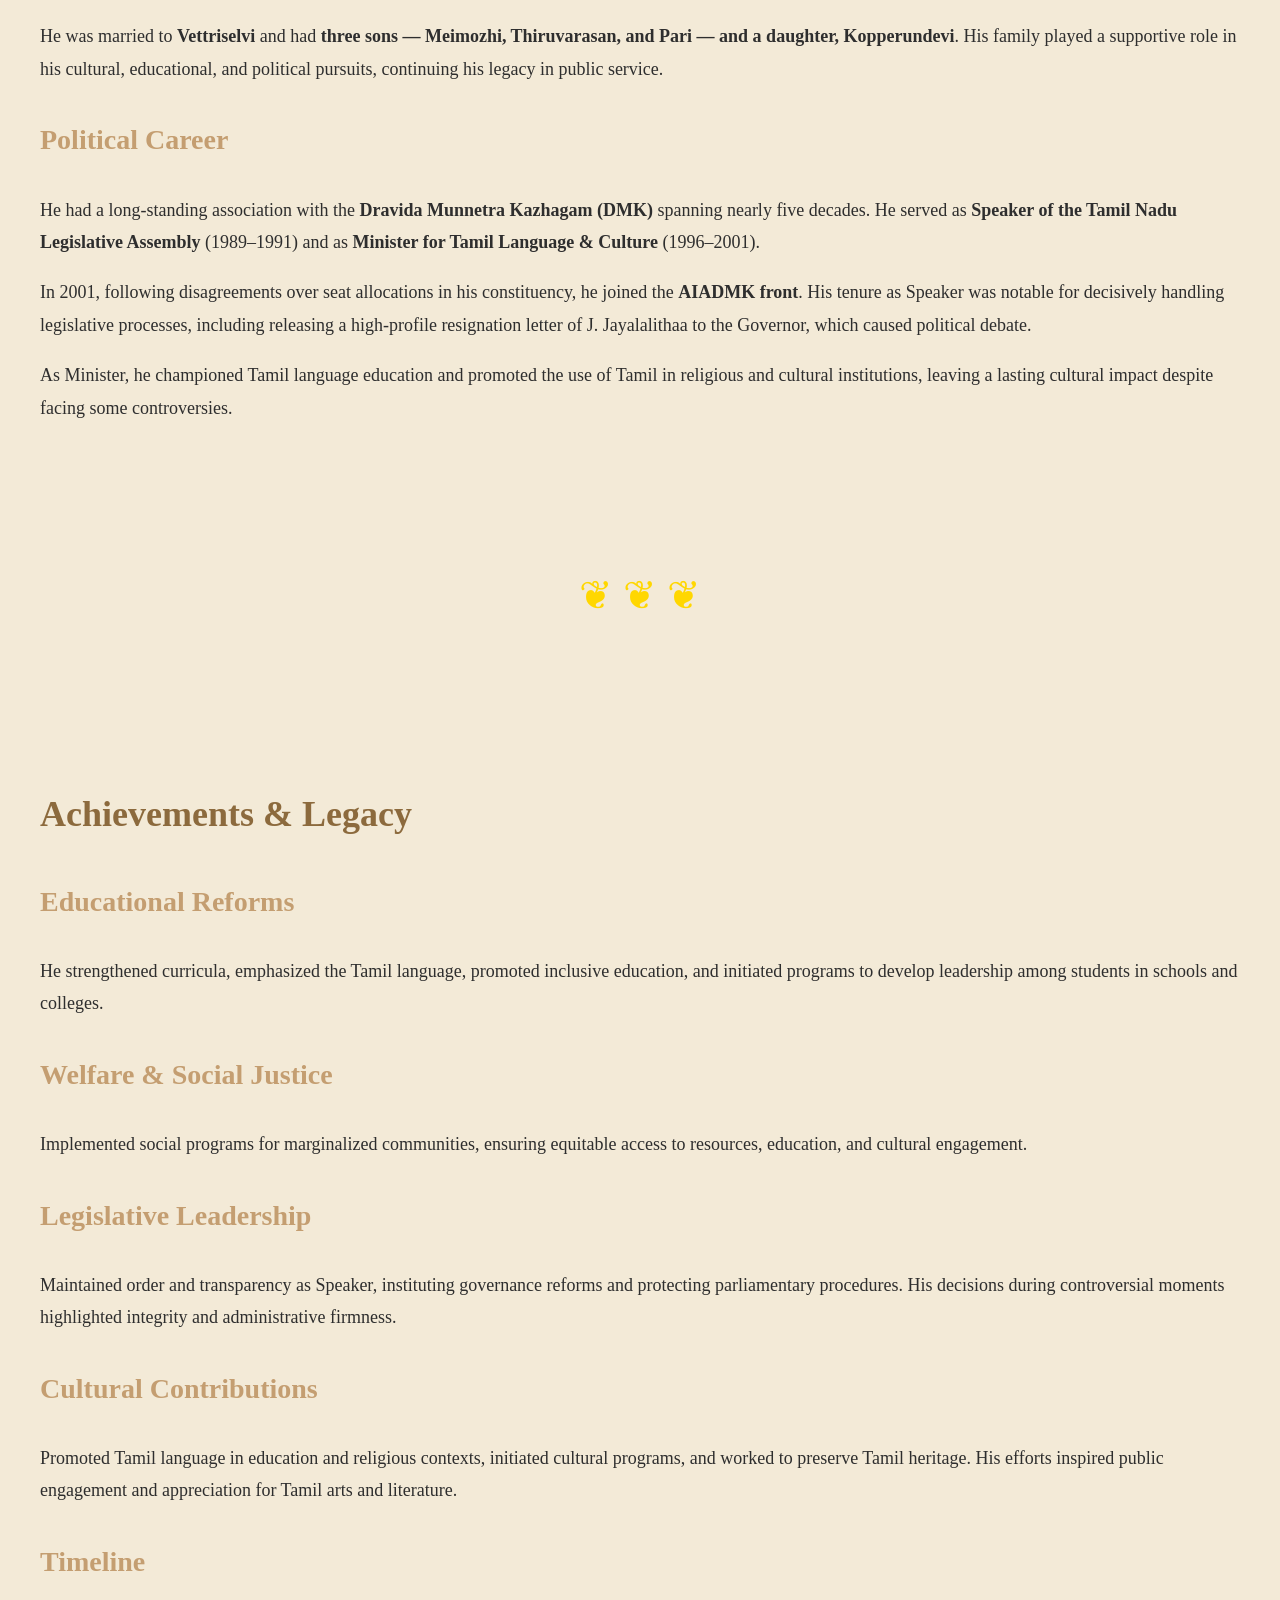
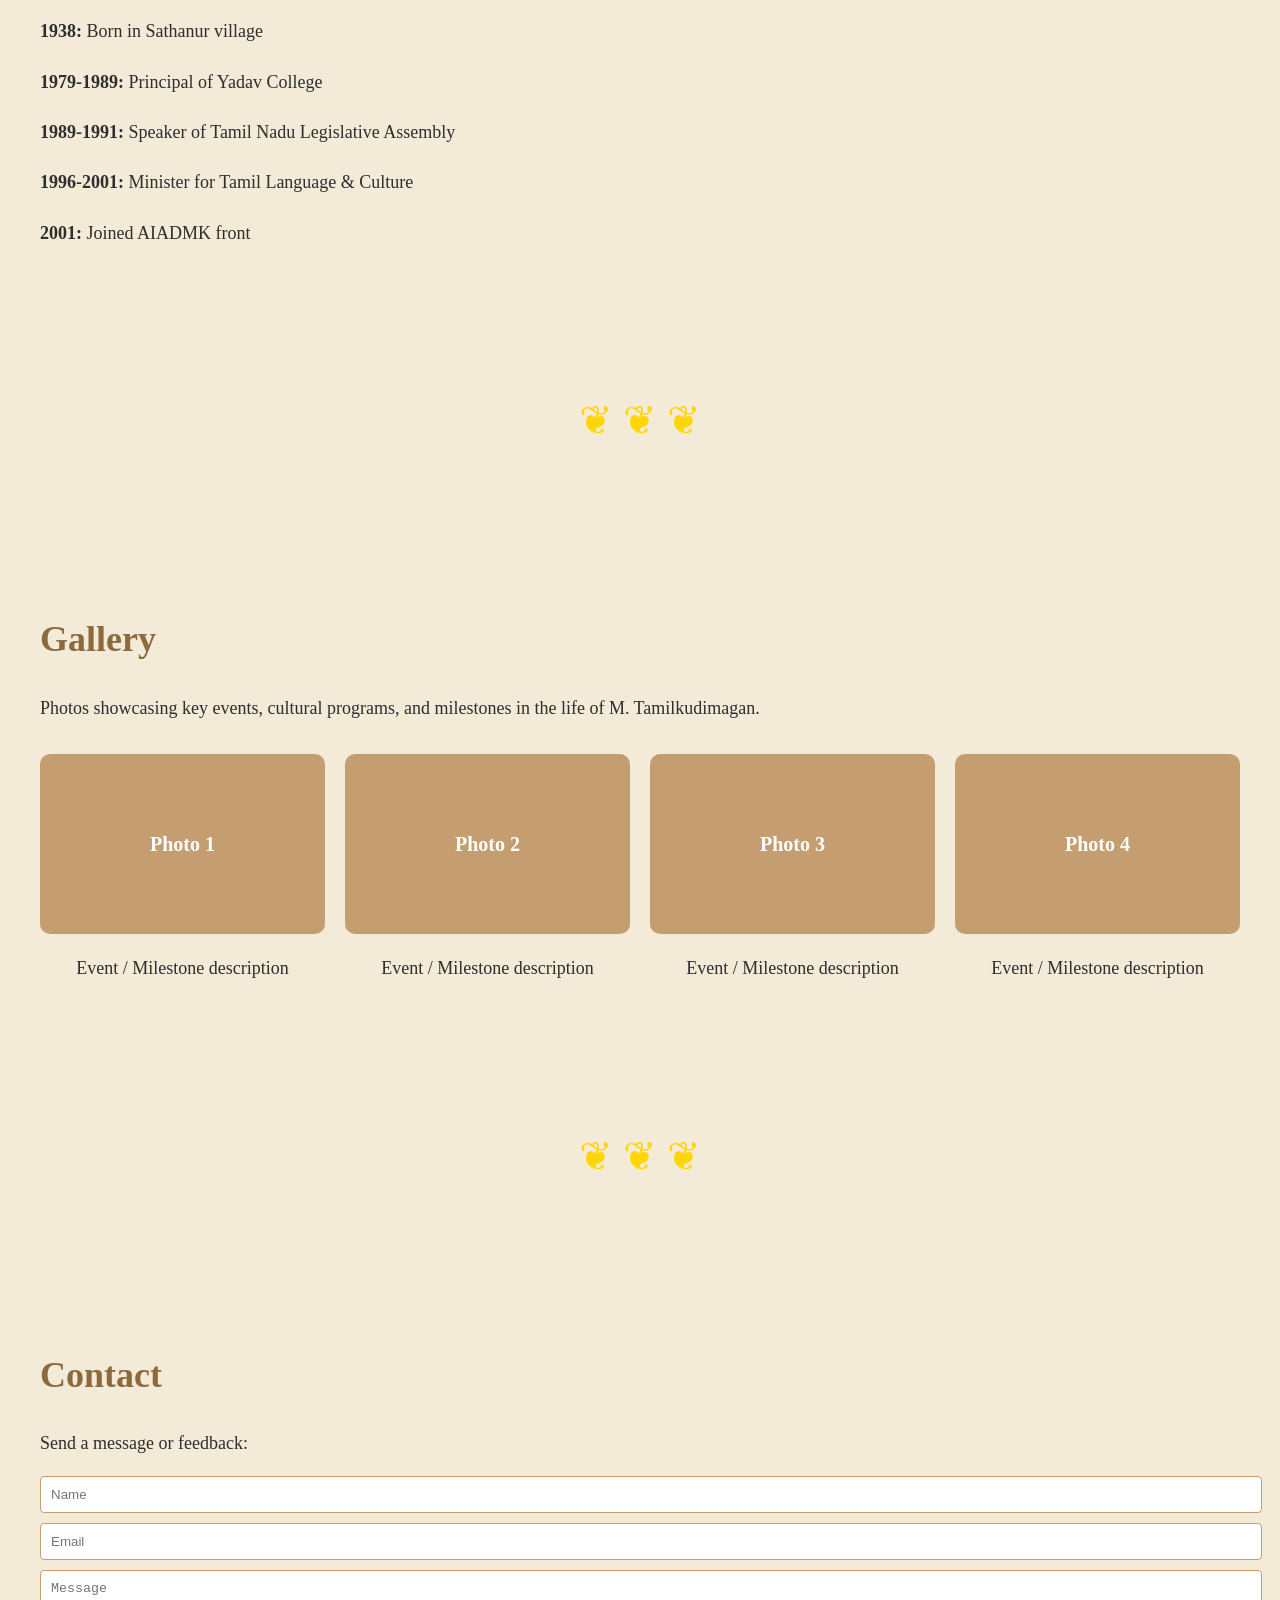
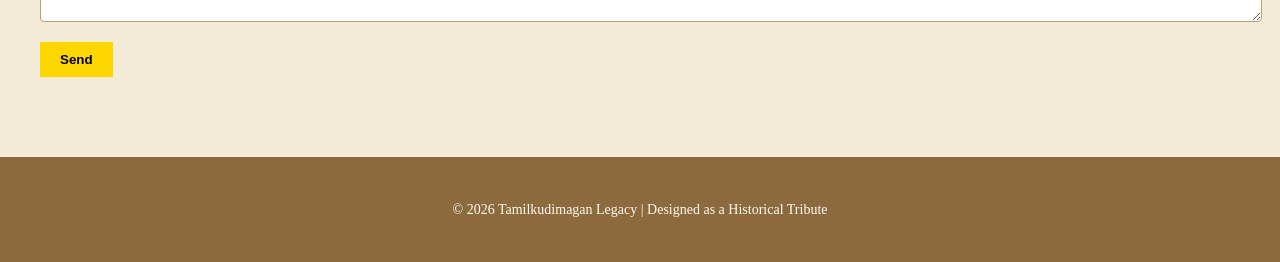
==== commit 32bc9ac4: "Create index.html" ====
--- a/index.html
+++ b/index.html
@@ -12,7 +12,7 @@
 body {
     margin: 0;
     font-family: Georgia, serif;
-    background: #f3ead7; /* Sandalwood */
+    background: #f3ead7;
     color: #2e2e2e;
     line-height: 1.8;
     overflow-x: hidden;
@@ -22,7 +22,7 @@
 /* HEADER */
 header {
     background: linear-gradient(to right, #C49E71, #8C6A3D);
-    padding: 40px 20px;
+    padding: 30px 20px;
     text-align: center;
     position: relative;
     z-index: 2;
@@ -46,7 +46,7 @@
 }
 
 nav {
-    margin-top: 20px;
+    margin-top: 15px;
 }
 
 nav a {
@@ -62,6 +62,33 @@
     color: #FFD700;
 }
 
+/* HERO SECTION */
+.hero {
+    text-align: center;
+    padding: 140px 20px;
+    position: relative;
+    color: #fff;
+    background: url('your-collage.jpg') center/cover no-repeat;
+}
+
+.hero-overlay {
+    position: relative;
+    z-index: 2;
+    background: rgba(0,0,0,0.4);
+    display: inline-block;
+    padding: 40px;
+    border-radius: 15px;
+}
+
+.hero h2 {
+    font-size: 40px;
+    margin-bottom: 20px;
+}
+
+.hero p {
+    font-size: 20px;
+}
+
 /* SECTIONS */
 section {
     padding: 80px 40px;
@@ -108,25 +135,6 @@
 /* Animations */
 @keyframes fadeUp {
     to { opacity: 1; transform: translateY(0);}
-}
-
-/* HERO SECTION */
-.hero {
-    text-align: center;
-    padding: 140px 20px;
-    background: #C49E71;
-    color: #fff;
-    position: relative;
-    z-index: 2;
-}
-
-.hero h2 {
-    font-size: 32px;
-    margin-bottom: 20px;
-}
-
-.hero p {
-    font-size: 20px;
 }
 
 /* Floating Tamil letters */
@@ -145,11 +153,48 @@
     position: absolute;
     font-size: 24px;
     color: #FFD700;
-    opacity: 0.8;
+    opacity: 0.6;
     animation: floatLetters linear infinite;
 }
 
-/* FORM */
+/* Gallery */
+.gallery-grid {
+    display: grid;
+    grid-template-columns: repeat(auto-fit, minmax(220px, 1fr));
+    gap: 20px;
+    margin-top: 30px;
+}
+
+.gallery-item {
+    text-align: center;
+    overflow: hidden;
+    transition: transform 0.3s, box-shadow 0.3s;
+}
+
+.gallery-item:hover {
+    transform: scale(1.05) rotate(1deg);
+    box-shadow: 0 10px 20px rgba(0,0,0,0.3);
+}
+
+.image-placeholder {
+    background: #C49E71;
+    color: #fff;
+    height: 180px;
+    display: flex;
+    justify-content: center;
+    align-items: center;
+    font-size: 20px;
+    font-weight: bold;
+    border-radius: 10px;
+    transition: background 0.3s;
+}
+
+.image-placeholder:hover {
+    background: #FFD700;
+    color: #2e2e2e;
+}
+
+/* Contact form */
 form input, form textarea {
     width: 100%;
     padding: 10px;
@@ -181,8 +226,10 @@
 </header>
 
 <section class="hero" id="home">
-    <h2>A Legacy of Governance & Tamil Culture</h2>
-    <p>Honoring the enduring contributions of Minister M. Tamilkudimagan</p>
+    <div class="hero-overlay">
+        <h2>TamilkudimaganLegacy</h2>
+        <p>Celebrating the life, achievements, and enduring cultural contributions of Minister M. Tamilkudimagan — scholar, educator, leader, and champion of Tamil heritage.</p>
+    </div>
 </section>
 
 <div class="divider">❦ ❦ ❦</div>
@@ -226,7 +273,25 @@
 
 <section id="gallery">
     <h2>Gallery</h2>
-    <p>Photos coming soon. This section will showcase key events, political milestones, and cultural contributions.</p>
+    <p>Photos showcasing key events, cultural programs, and milestones in the life of M. Tamilkudimagan.</p>
+    <div class="gallery-grid">
+        <div class="gallery-item">
+            <div class="image-placeholder">Photo 1</div>
+            <p>Event / Milestone description</p>
+        </div>
+        <div class="gallery-item">
+            <div class="image-placeholder">Photo 2</div>
+            <p>Event / Milestone description</p>
+        </div>
+        <div class="gallery-item">
+            <div class="image-placeholder">Photo 3</div>
+            <p>Event / Milestone description</p>
+        </div>
+        <div class="gallery-item">
+            <div class="image-placeholder">Photo 4</div>
+            <p>Event / Milestone description</p>
+        </div>
+    </div>
 </section>
 
 <div class="divider">❦ ❦ ❦</div>
@@ -253,14 +318,14 @@
 // Floating Tamil letters array
 const tamilLetters = ['அ','ஆ','இ','ஈ','உ','ஊ','எ','ஏ','ஐ','ஒ','ஓ','ஔ'];
 
-// Generate 10 random letters (reduced from 20)
+// Generate 10 subtle letters
 for (let i=0; i<10; i++) {
     let span = document.createElement('span');
     span.textContent = tamilLetters[Math.floor(Math.random()*tamilLetters.length)];
     span.style.left = Math.random()*100 + "vw";
     span.style.fontSize = (18 + Math.random()*24) + "px";
     span.style.top = (Math.random()*100) + "vh";
-    span.style.opacity = 0.5 + Math.random()*0.3; // lower opacity
+    span.style.opacity = 0.5 + Math.random()*0.3;
     span.style.animationDuration = (12 + Math.random()*15) + "s";
     document.getElementById('floatingLetters').appendChild(span);
 }
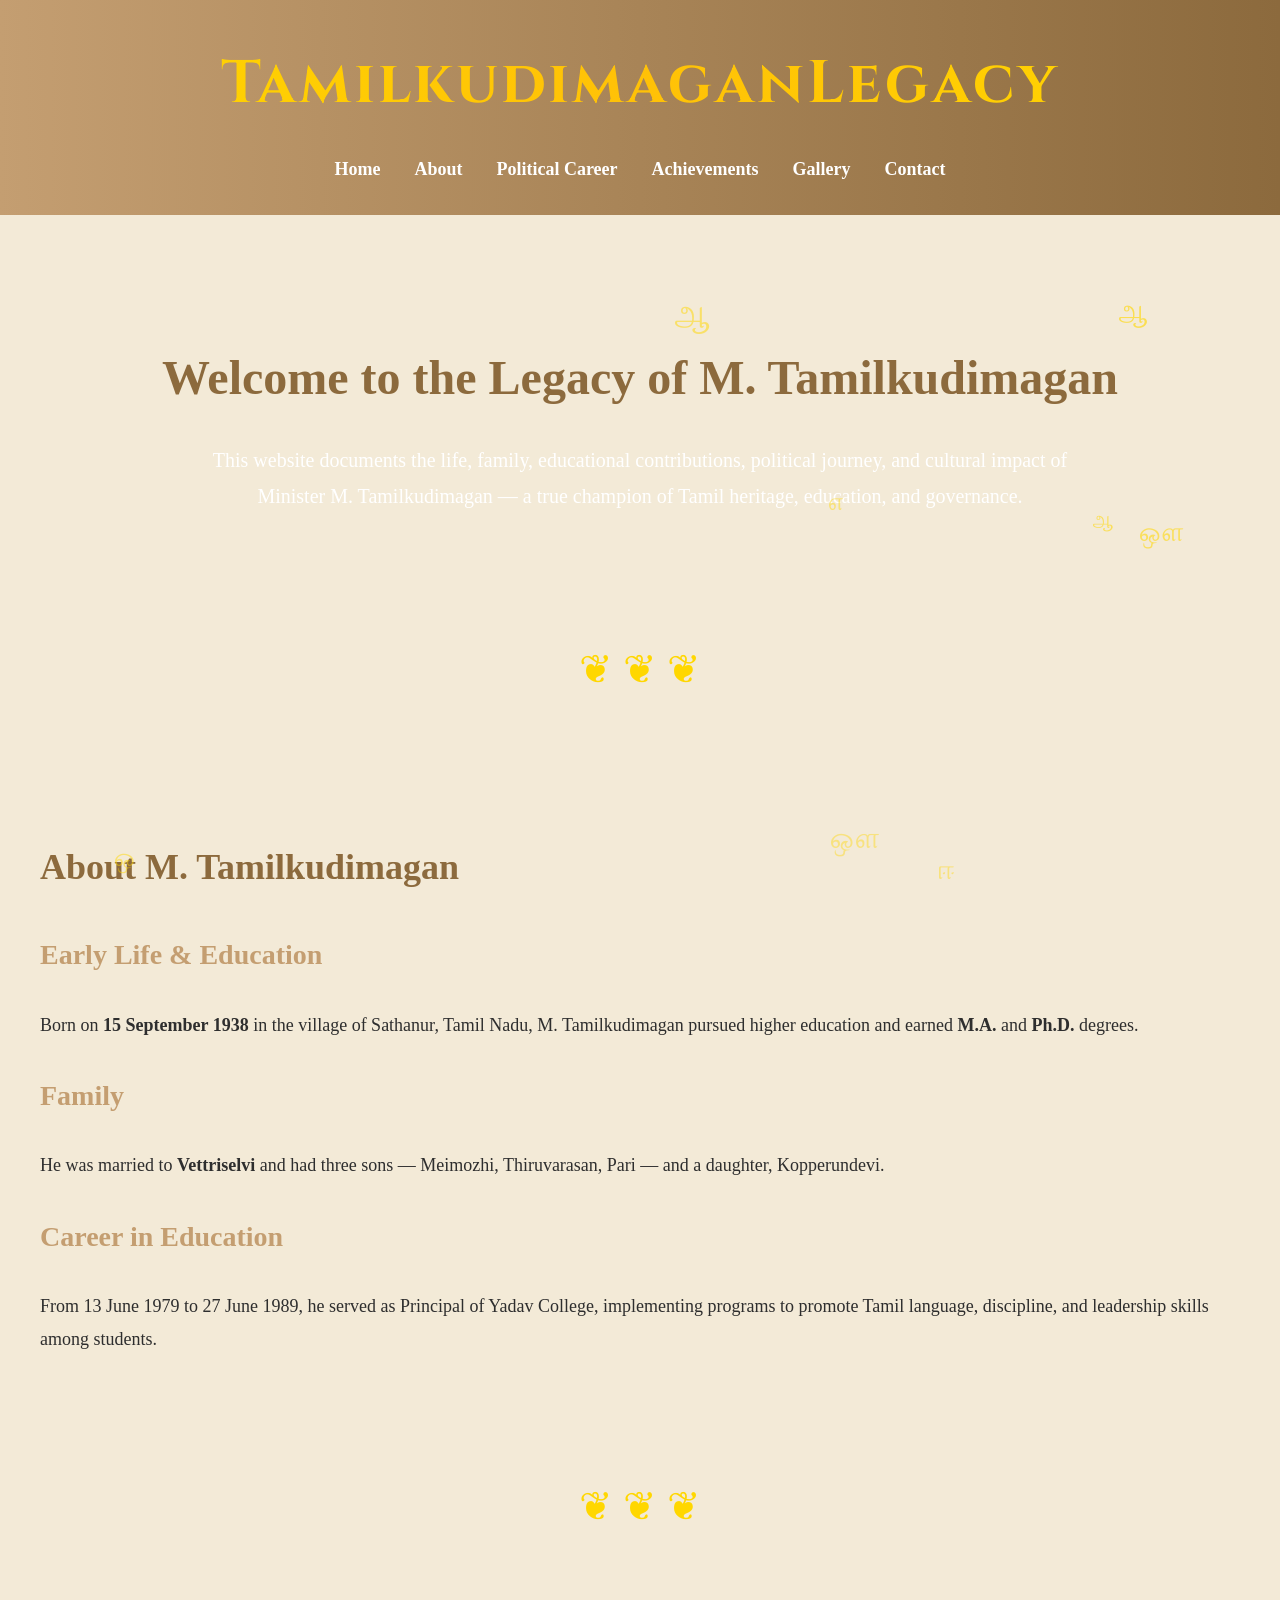
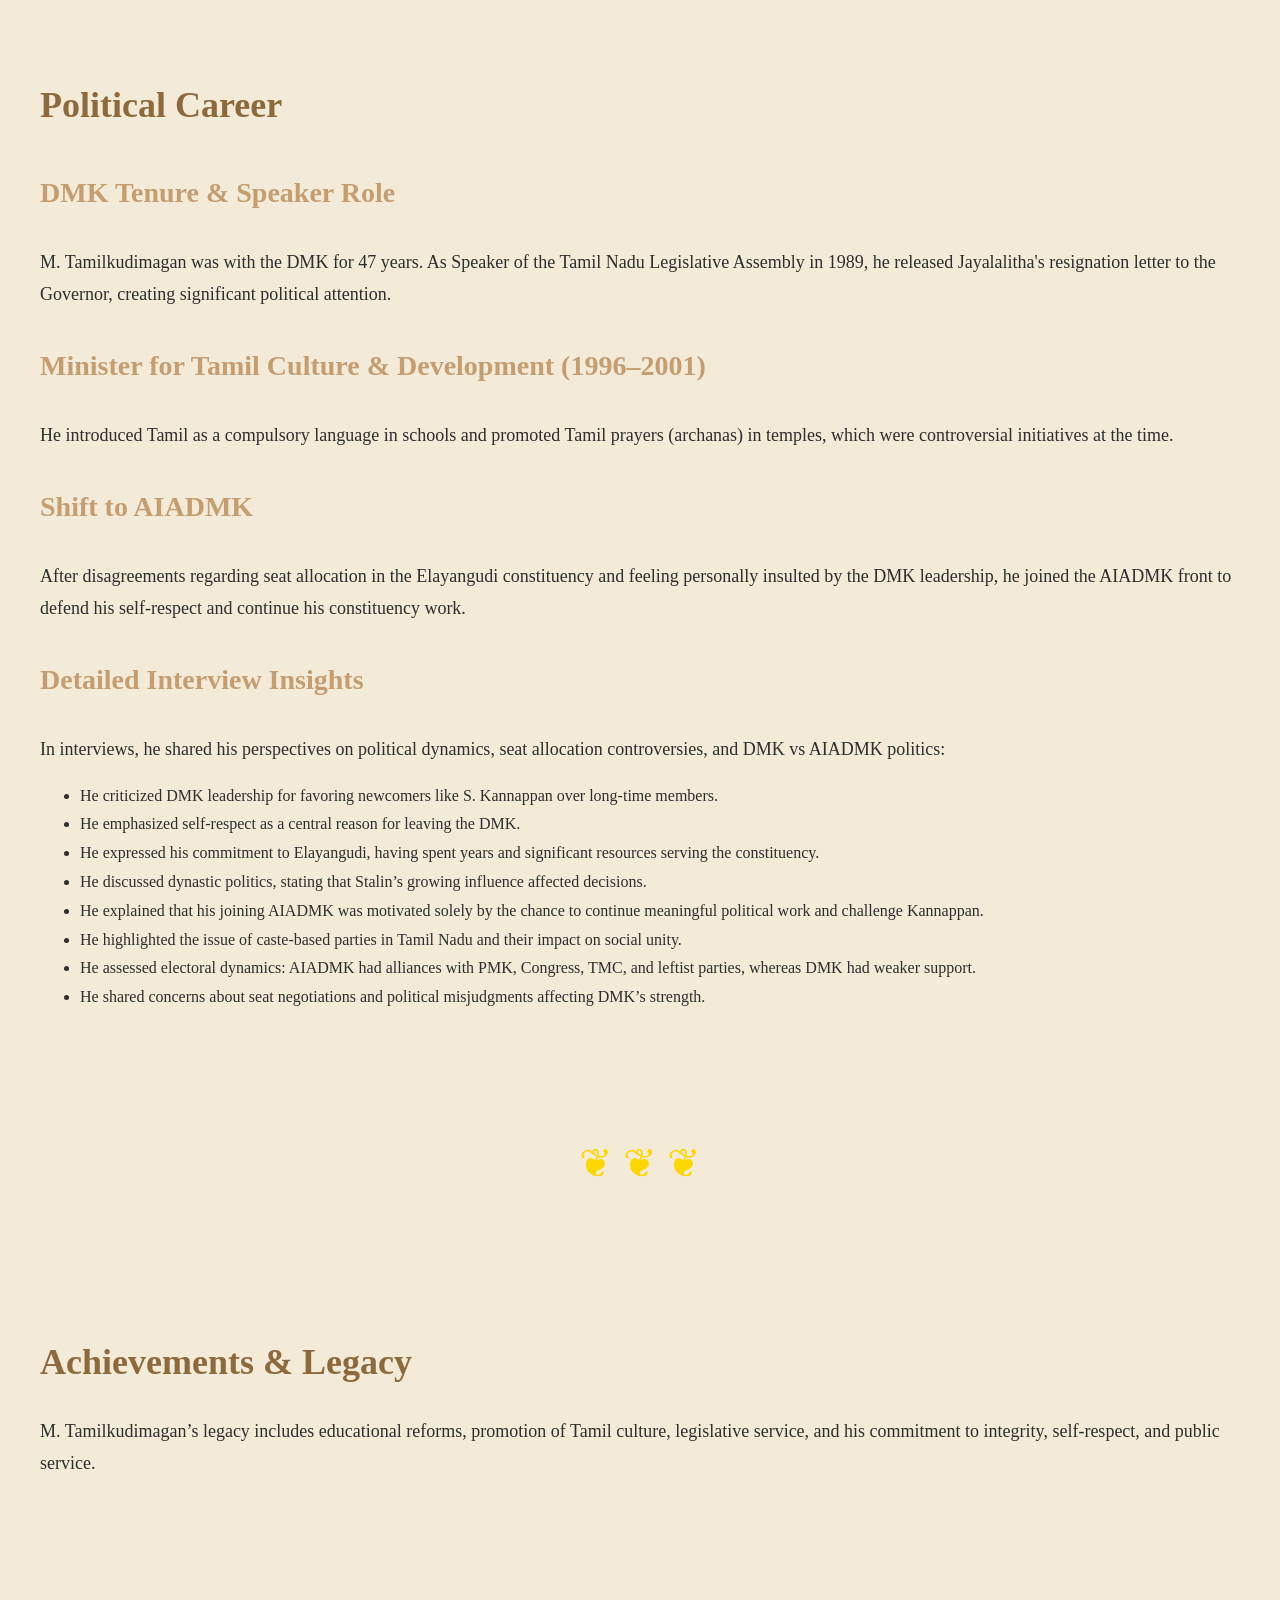
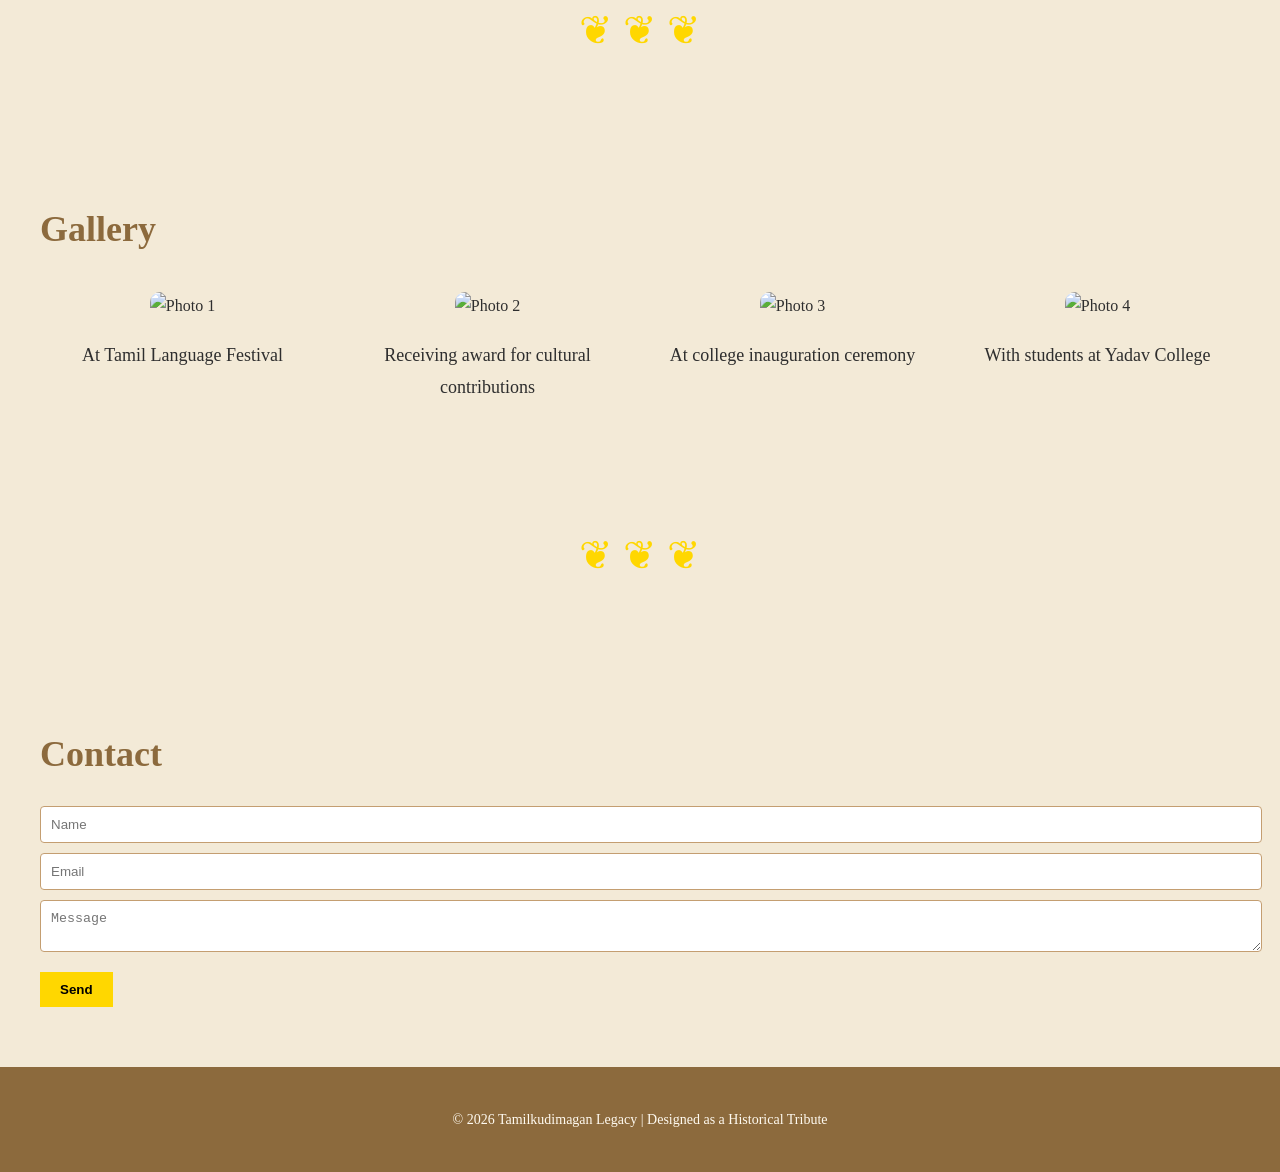
==== commit 1c0340a3: "Create index.html" ====
--- a/index.html
+++ b/index.html
@@ -5,7 +5,6 @@
 <meta name="viewport" content="width=device-width, initial-scale=1.0">
 <title>Tamilkudimagan Legacy</title>
 
-<!-- Fonts -->
 <link href="https://fonts.googleapis.com/css2?family=Cinzel:wght@700&display=swap" rel="stylesheet">
 
 <style>
@@ -18,8 +17,6 @@
     overflow-x: hidden;
     scroll-behavior: smooth;
 }
-
-/* HEADER */
 header {
     background: linear-gradient(to right, #C49E71, #8C6A3D);
     padding: 30px 20px;
@@ -27,7 +24,6 @@
     position: relative;
     z-index: 2;
 }
-
 header h1 {
     font-family: 'Cinzel', serif;
     font-size: 60px;
@@ -35,181 +31,37 @@
     -webkit-background-clip: text;
     -webkit-text-fill-color: transparent;
     letter-spacing: 3px;
-    text-shadow: 0 0 10px #FFD700, 2px 2px 6px rgba(0,0,0,0.5);
-    animation: shimmer 3s infinite linear;
     margin: 0;
 }
-
-@keyframes shimmer {
-    0% { background-position: -500px; }
-    100% { background-position: 500px; }
-}
-
-nav {
-    margin-top: 15px;
-}
-
-nav a {
-    color: #fff;
-    text-decoration: none;
-    margin: 0 15px;
-    font-weight: bold;
-    font-size: 18px;
-    transition: 0.3s;
-}
-
-nav a:hover {
-    color: #FFD700;
-}
-
-/* HERO SECTION */
+nav {margin-top: 15px;}
+nav a {color: #fff; text-decoration: none; margin: 0 15px; font-weight: bold; font-size: 18px; transition: 0.3s;}
+nav a:hover {color: #FFD700;}
 .hero {
     text-align: center;
-    padding: 140px 20px;
-    position: relative;
+    padding: 80px 20px;
+    background: url('images/hero-collage.jpg') center/cover no-repeat;
     color: #fff;
-    background: url('your-collage.jpg') center/cover no-repeat;
 }
+.hero h2 {font-size: 48px; margin-bottom: 20px;}
+.hero p {font-size: 20px; color: #fff; max-width: 900px; margin: 0 auto;}
 
-.hero-overlay {
-    position: relative;
-    z-index: 2;
-    background: rgba(0,0,0,0.4);
-    display: inline-block;
-    padding: 40px;
-    border-radius: 15px;
-}
-
-.hero h2 {
-    font-size: 40px;
-    margin-bottom: 20px;
-}
-
-.hero p {
-    font-size: 20px;
-}
-
-/* SECTIONS */
-section {
-    padding: 80px 40px;
-    opacity: 0;
-    transform: translateY(30px);
-    animation: fadeUp 1.2s forwards;
-    animation-delay: 0.2s;
-}
-
-section h2 {
-    color: #8C6A3D;
-    font-size: 36px;
-    margin-bottom: 20px;
-}
-
-section h3 {
-    color: #C49E71;
-    font-size: 28px;
-    margin-top: 30px;
-}
-
-section p {
-    font-size: 18px;
-    margin-bottom: 16px;
-}
-
-/* Divider */
-.divider {
-    text-align: center;
-    font-size: 40px;
-    color: #FFD700;
-    margin: 40px 0;
-}
-
-/* Footer */
-footer {
-    background: #8C6A3D;
-    color: #fffaf0;
-    text-align: center;
-    padding: 40px;
-    font-size: 14px;
-}
-
-/* Animations */
-@keyframes fadeUp {
-    to { opacity: 1; transform: translateY(0);}
-}
-
-/* Floating Tamil letters */
-.floating-tamil {
-    position: fixed;
-    top: 0;
-    left: 0;
-    width: 100%;
-    height: 100%;
-    pointer-events: none;
-    overflow: hidden;
-    z-index: 1;
-}
-
-.floating-tamil span {
-    position: absolute;
-    font-size: 24px;
-    color: #FFD700;
-    opacity: 0.6;
-    animation: floatLetters linear infinite;
-}
-
-/* Gallery */
-.gallery-grid {
-    display: grid;
-    grid-template-columns: repeat(auto-fit, minmax(220px, 1fr));
-    gap: 20px;
-    margin-top: 30px;
-}
-
-.gallery-item {
-    text-align: center;
-    overflow: hidden;
-    transition: transform 0.3s, box-shadow 0.3s;
-}
-
-.gallery-item:hover {
-    transform: scale(1.05) rotate(1deg);
-    box-shadow: 0 10px 20px rgba(0,0,0,0.3);
-}
-
-.image-placeholder {
-    background: #C49E71;
-    color: #fff;
-    height: 180px;
-    display: flex;
-    justify-content: center;
-    align-items: center;
-    font-size: 20px;
-    font-weight: bold;
-    border-radius: 10px;
-    transition: background 0.3s;
-}
-
-.image-placeholder:hover {
-    background: #FFD700;
-    color: #2e2e2e;
-}
-
-/* Contact form */
-form input, form textarea {
-    width: 100%;
-    padding: 10px;
-    margin-bottom: 10px;
-    border: 1px solid #C49E71;
-    border-radius: 4px;
-}
-
-form button {
-    background: #FFD700;
-    border: none;
-    padding: 10px 20px;
-    font-weight: bold;
-    cursor: pointer;
-}
+/* Sections */
+section {padding: 60px 40px; opacity: 0; transform: translateY(30px); animation: fadeUp 1.2s forwards; animation-delay: 0.2s;}
+section h2 {color: #8C6A3D; font-size: 36px; margin-bottom: 20px;}
+section h3 {color: #C49E71; font-size: 28px; margin-top: 30px;}
+section p {font-size: 18px; margin-bottom: 16px;}
+.divider {text-align: center; font-size: 40px; color: #FFD700; margin: 40px 0;}
+footer {background: #8C6A3D; color: #fffaf0; text-align: center; padding: 40px; font-size: 14px;}
+@keyframes fadeUp {to { opacity: 1; transform: translateY(0);}}
+.floating-tamil {position: fixed; top: 0; left: 0; width: 100%; height: 100%; pointer-events: none; overflow: hidden; z-index: 1;}
+.floating-tamil span {position: absolute; font-size: 24px; color: #FFD700; opacity: 0.5; animation: floatLetters linear infinite;}
+.gallery-grid {display: grid; grid-template-columns: repeat(auto-fit, minmax(220px, 1fr)); gap: 20px; margin-top: 30px;}
+.gallery-item {text-align: center; overflow: hidden; transition: transform 0.3s, box-shadow 0.3s;}
+.gallery-item:hover {transform: scale(1.05) rotate(1deg); box-shadow: 0 10px 20px rgba(0,0,0,0.3);}
+.gallery-photo {width: 100%; height: 180px; object-fit: cover; border-radius: 10px; transition: transform 0.3s, box-shadow 0.3s;}
+.gallery-photo:hover {transform: scale(1.05) rotate(1deg); box-shadow: 0 10px 20px rgba(0,0,0,0.3);}
+form input, form textarea {width: 100%; padding: 10px; margin-bottom: 10px; border: 1px solid #C49E71; border-radius: 4px;}
+form button {background: #FFD700; border: none; padding: 10px 20px; font-weight: bold; cursor: pointer;}
 </style>
 </head>
 <body>
@@ -219,6 +71,7 @@
     <nav>
         <a href="#home">Home</a>
         <a href="#about">About</a>
+        <a href="#politics">Political Career</a>
         <a href="#achievements">Achievements</a>
         <a href="#gallery">Gallery</a>
         <a href="#contact">Contact</a>
@@ -226,10 +79,8 @@
 </header>
 
 <section class="hero" id="home">
-    <div class="hero-overlay">
-        <h2>TamilkudimaganLegacy</h2>
-        <p>Celebrating the life, achievements, and enduring cultural contributions of Minister M. Tamilkudimagan — scholar, educator, leader, and champion of Tamil heritage.</p>
-    </div>
+    <h2>Welcome to the Legacy of M. Tamilkudimagan</h2>
+    <p>This website documents the life, family, educational contributions, political journey, and cultural impact of Minister M. Tamilkudimagan — a true champion of Tamil heritage, education, and governance.</p>
 </section>
 
 <div class="divider">❦ ❦ ❦</div>
@@ -237,60 +88,53 @@
 <section id="about">
     <h2>About M. Tamilkudimagan</h2>
     <h3>Early Life & Education</h3>
-    <p>He was born on <strong>15 September 1938</strong> in the nearby village of <strong>Sathanur</strong>. Growing up in a culturally rich environment, he developed a deep respect for Tamil heritage and education.</p>
-    <p>He earned his <strong>M.A.</strong> and <strong>Ph.D.</strong>, which equipped him with scholarly insight and a commitment to cultural and educational development.</p>
+    <p>Born on <strong>15 September 1938</strong> in the village of Sathanur, Tamil Nadu, M. Tamilkudimagan pursued higher education and earned <strong>M.A.</strong> and <strong>Ph.D.</strong> degrees.</p>
+    <h3>Family</h3>
+    <p>He was married to <strong>Vettriselvi</strong> and had three sons — Meimozhi, Thiruvarasan, Pari — and a daughter, Kopperundevi.</p>
     <h3>Career in Education</h3>
-    <p>From <strong>13 June 1979 to 27 June 1989</strong>, he served as the Principal of <strong>Yadav College</strong>. During his tenure, he implemented programs to promote Tamil language, discipline, and leadership skills among students. His tenure shaped many future leaders and strengthened the institution’s academic reputation.</p>
-    <h3>Family</h3>
-    <p>He was married to <strong>Vettriselvi</strong> and had <strong>three sons — Meimozhi, Thiruvarasan, and Pari — and a daughter, Kopperundevi</strong>. His family played a supportive role in his cultural, educational, and political pursuits, continuing his legacy in public service.</p>
-    <h3>Political Career</h3>
-    <p>He had a long-standing association with the <strong>Dravida Munnetra Kazhagam (DMK)</strong> spanning nearly five decades. He served as <strong>Speaker of the Tamil Nadu Legislative Assembly</strong> (1989–1991) and as <strong>Minister for Tamil Language & Culture</strong> (1996–2001).</p>
-    <p>In 2001, following disagreements over seat allocations in his constituency, he joined the <strong>AIADMK front</strong>. His tenure as Speaker was notable for decisively handling legislative processes, including releasing a high-profile resignation letter of J. Jayalalithaa to the Governor, which caused political debate.</p>
-    <p>As Minister, he championed Tamil language education and promoted the use of Tamil in religious and cultural institutions, leaving a lasting cultural impact despite facing some controversies.</p>
+    <p>From 13 June 1979 to 27 June 1989, he served as Principal of Yadav College, implementing programs to promote Tamil language, discipline, and leadership skills among students.</p>
+</section>
+
+<div class="divider">❦ ❦ ❦</div>
+
+<section id="politics">
+    <h2>Political Career</h2>
+    <h3>DMK Tenure & Speaker Role</h3>
+    <p>M. Tamilkudimagan was with the DMK for 47 years. As Speaker of the Tamil Nadu Legislative Assembly in 1989, he released Jayalalitha's resignation letter to the Governor, creating significant political attention.</p>
+    <h3>Minister for Tamil Culture & Development (1996–2001)</h3>
+    <p>He introduced Tamil as a compulsory language in schools and promoted Tamil prayers (archanas) in temples, which were controversial initiatives at the time.</p>
+    <h3>Shift to AIADMK</h3>
+    <p>After disagreements regarding seat allocation in the Elayangudi constituency and feeling personally insulted by the DMK leadership, he joined the AIADMK front to defend his self-respect and continue his constituency work.</p>
+    <h3>Detailed Interview Insights</h3>
+    <p>In interviews, he shared his perspectives on political dynamics, seat allocation controversies, and DMK vs AIADMK politics:</p>
+    <ul>
+        <li>He criticized DMK leadership for favoring newcomers like S. Kannappan over long-time members.</li>
+        <li>He emphasized self-respect as a central reason for leaving the DMK.</li>
+        <li>He expressed his commitment to Elayangudi, having spent years and significant resources serving the constituency.</li>
+        <li>He discussed dynastic politics, stating that Stalin’s growing influence affected decisions.</li>
+        <li>He explained that his joining AIADMK was motivated solely by the chance to continue meaningful political work and challenge Kannappan.</li>
+        <li>He highlighted the issue of caste-based parties in Tamil Nadu and their impact on social unity.</li>
+        <li>He assessed electoral dynamics: AIADMK had alliances with PMK, Congress, TMC, and leftist parties, whereas DMK had weaker support.</li>
+        <li>He shared concerns about seat negotiations and political misjudgments affecting DMK’s strength.</li>
+    </ul>
 </section>
 
 <div class="divider">❦ ❦ ❦</div>
 
 <section id="achievements">
     <h2>Achievements & Legacy</h2>
-    <h3>Educational Reforms</h3>
-    <p>He strengthened curricula, emphasized the Tamil language, promoted inclusive education, and initiated programs to develop leadership among students in schools and colleges.</p>
-    <h3>Welfare & Social Justice</h3>
-    <p>Implemented social programs for marginalized communities, ensuring equitable access to resources, education, and cultural engagement.</p>
-    <h3>Legislative Leadership</h3>
-    <p>Maintained order and transparency as Speaker, instituting governance reforms and protecting parliamentary procedures. His decisions during controversial moments highlighted integrity and administrative firmness.</p>
-    <h3>Cultural Contributions</h3>
-    <p>Promoted Tamil language in education and religious contexts, initiated cultural programs, and worked to preserve Tamil heritage. His efforts inspired public engagement and appreciation for Tamil arts and literature.</p>
-    <h3>Timeline</h3>
-    <p><strong>1938:</strong> Born in Sathanur village</p>
-    <p><strong>1979-1989:</strong> Principal of Yadav College</p>
-    <p><strong>1989-1991:</strong> Speaker of Tamil Nadu Legislative Assembly</p>
-    <p><strong>1996-2001:</strong> Minister for Tamil Language & Culture</p>
-    <p><strong>2001:</strong> Joined AIADMK front</p>
+    <p>M. Tamilkudimagan’s legacy includes educational reforms, promotion of Tamil culture, legislative service, and his commitment to integrity, self-respect, and public service.</p>
 </section>
 
 <div class="divider">❦ ❦ ❦</div>
 
 <section id="gallery">
     <h2>Gallery</h2>
-    <p>Photos showcasing key events, cultural programs, and milestones in the life of M. Tamilkudimagan.</p>
     <div class="gallery-grid">
-        <div class="gallery-item">
-            <div class="image-placeholder">Photo 1</div>
-            <p>Event / Milestone description</p>
-        </div>
-        <div class="gallery-item">
-            <div class="image-placeholder">Photo 2</div>
-            <p>Event / Milestone description</p>
-        </div>
-        <div class="gallery-item">
-            <div class="image-placeholder">Photo 3</div>
-            <p>Event / Milestone description</p>
-        </div>
-        <div class="gallery-item">
-            <div class="image-placeholder">Photo 4</div>
-            <p>Event / Milestone description</p>
-        </div>
+        <div class="gallery-item"><img src="images/photo1.jpg" alt="Photo 1" class="gallery-photo"><p>At Tamil Language Festival</p></div>
+        <div class="gallery-item"><img src="images/photo2.jpg" alt="Photo 2" class="gallery-photo"><p>Receiving award for cultural contributions</p></div>
+        <div class="gallery-item"><img src="images/photo3.jpg" alt="Photo 3" class="gallery-photo"><p>At college inauguration ceremony</p></div>
+        <div class="gallery-item"><img src="images/photo4.jpg" alt="Photo 4" class="gallery-photo"><p>With students at Yadav College</p></div>
     </div>
 </section>
 
@@ -298,7 +142,6 @@
 
 <section id="contact">
     <h2>Contact</h2>
-    <p>Send a message or feedback:</p>
     <form>
         <input type="text" placeholder="Name">
         <input type="email" placeholder="Email">
@@ -307,43 +150,26 @@
     </form>
 </section>
 
-<footer>
-    © 2026 Tamilkudimagan Legacy | Designed as a Historical Tribute
-</footer>
+<footer>© 2026 Tamilkudimagan Legacy | Designed as a Historical Tribute</footer>
 
-<!-- Floating Tamil letters -->
 <div class="floating-tamil" id="floatingLetters"></div>
 
 <script>
-// Floating Tamil letters array
-const tamilLetters = ['அ','ஆ','இ','ஈ','உ','ஊ','எ','ஏ','ஐ','ஒ','ஓ','ஔ'];
-
-// Generate 10 subtle letters
-for (let i=0; i<10; i++) {
-    let span = document.createElement('span');
-    span.textContent = tamilLetters[Math.floor(Math.random()*tamilLetters.length)];
-    span.style.left = Math.random()*100 + "vw";
-    span.style.fontSize = (18 + Math.random()*24) + "px";
-    span.style.top = (Math.random()*100) + "vh";
-    span.style.opacity = 0.5 + Math.random()*0.3;
-    span.style.animationDuration = (12 + Math.random()*15) + "s";
+const tamilLetters=['அ','ஆ','இ','ஈ','உ','ஊ','எ','ஏ','ஐ','ஒ','ஓ','ஔ'];
+for(let i=0;i<8;i++){
+    let span=document.createElement('span');
+    span.textContent=tamilLetters[Math.floor(Math.random()*tamilLetters.length)];
+    span.style.left=Math.random()*100+"vw";
+    span.style.fontSize=(18+Math.random()*20)+"px";
+    span.style.top=(Math.random()*100)+"vh";
+    span.style.opacity=0.4+Math.random()*0.3;
+    span.style.animationDuration=(15+Math.random()*15)+"s";
     document.getElementById('floatingLetters').appendChild(span);
 }
-
-// Animate floating letters
-const style = document.createElement('style');
-style.innerHTML = `
-@keyframes floatLetters {
-    0% { transform: translateY(0vh) rotate(0deg); }
-    50% { opacity: 0.6; }
-    100% { transform: translateY(-120vh) rotate(360deg); opacity: 0; }
-}
-.floating-tamil span {
-    position: absolute;
-    animation-name: floatLetters;
-    animation-timing-function: linear;
-    animation-iteration-count: infinite;
-}
+const style=document.createElement('style');
+style.innerHTML=`
+@keyframes floatLetters {0%{transform:translateY(0vh) rotate(0deg);}50%{opacity:0.6;}100%{transform:translateY(-120vh) rotate(360deg);opacity:0;}}
+.floating-tamil span{position:absolute;animation-name:floatLetters;animation-timing-function:linear;animation-iteration-count:infinite;}
 `;
 document.head.appendChild(style);
 </script>
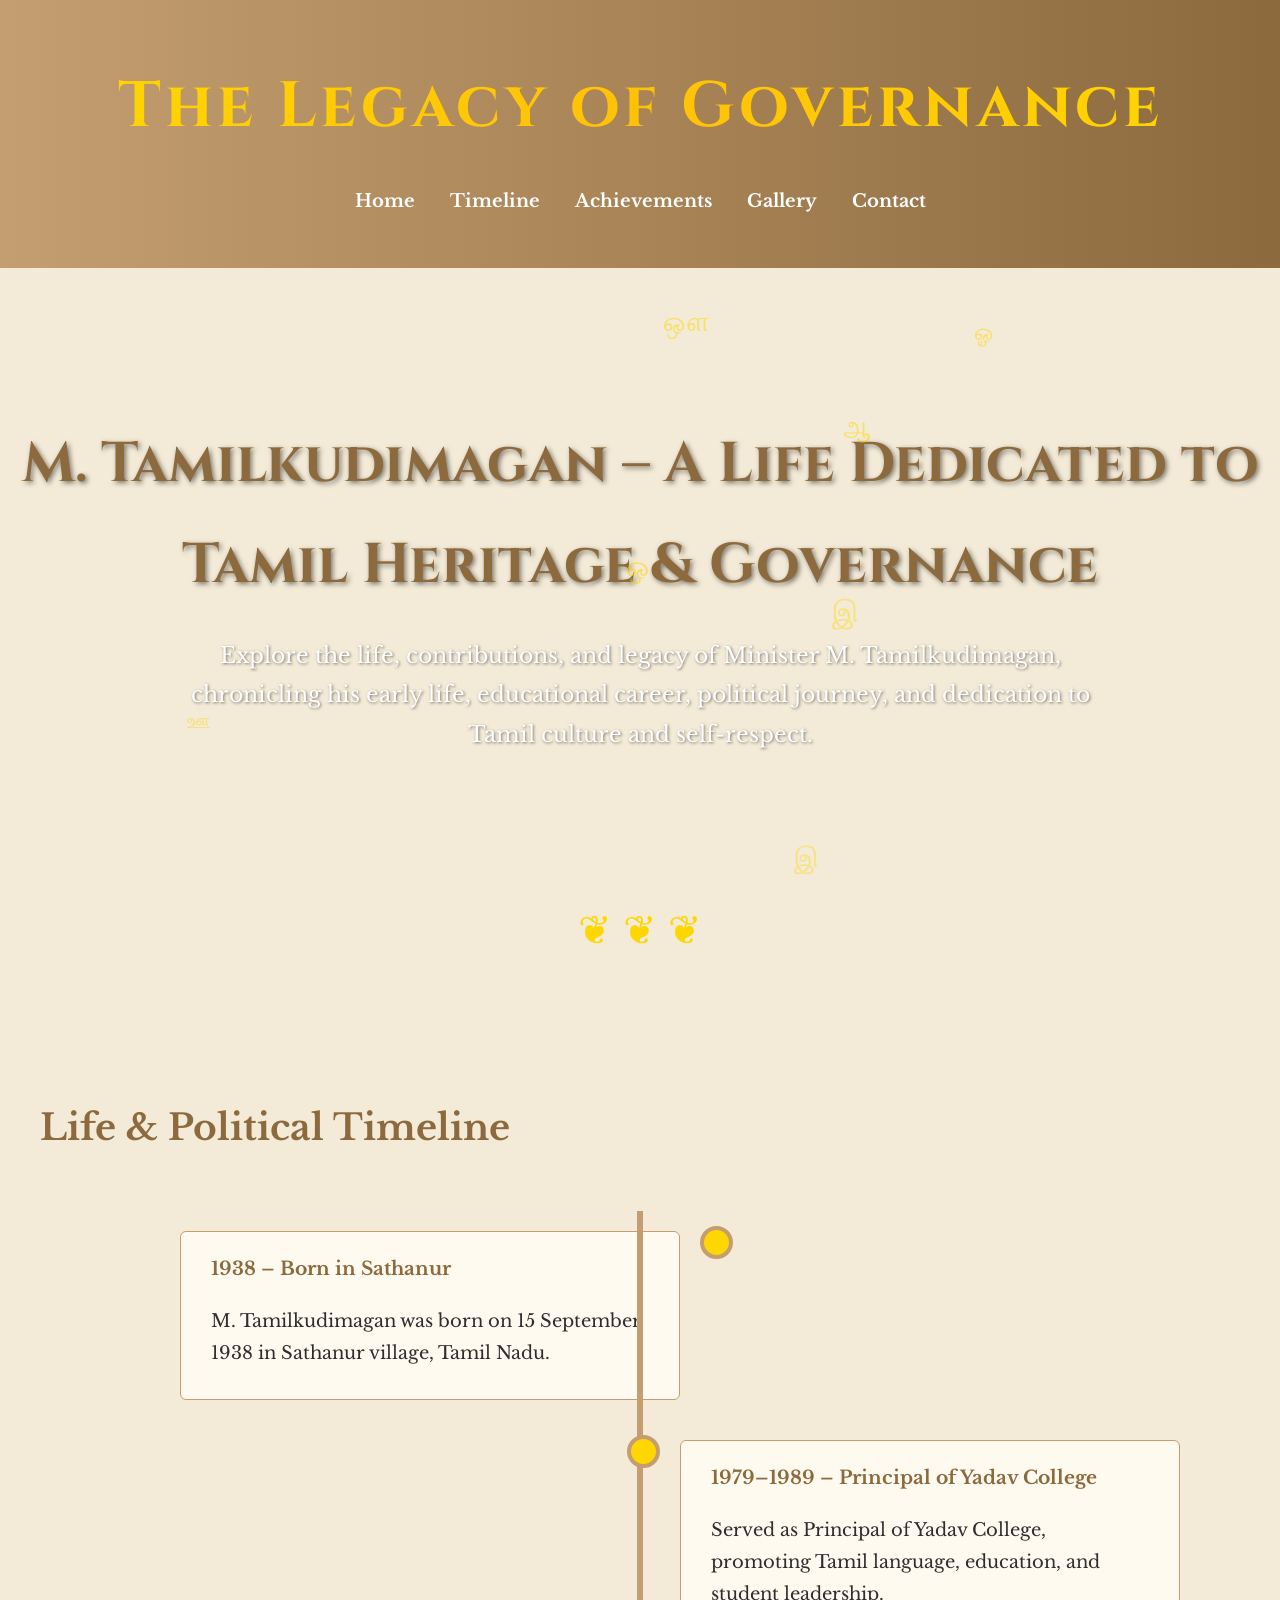
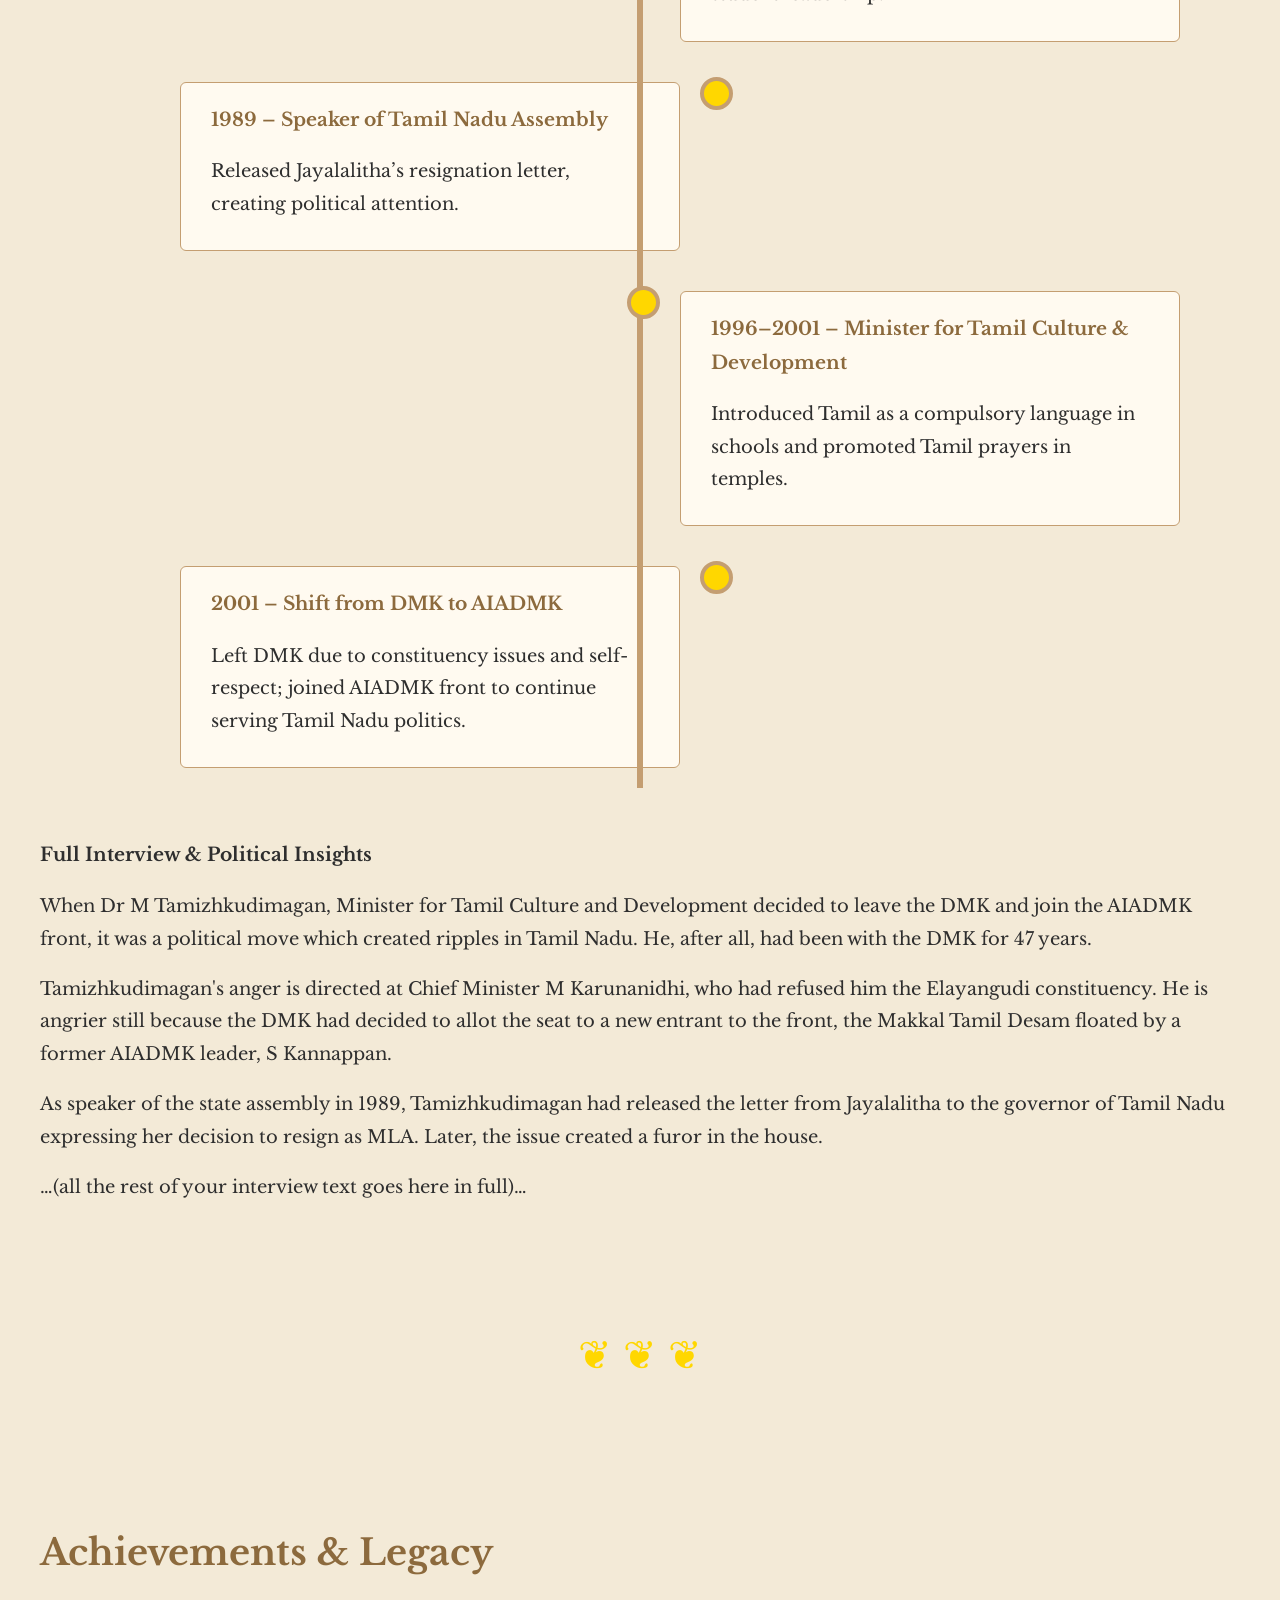
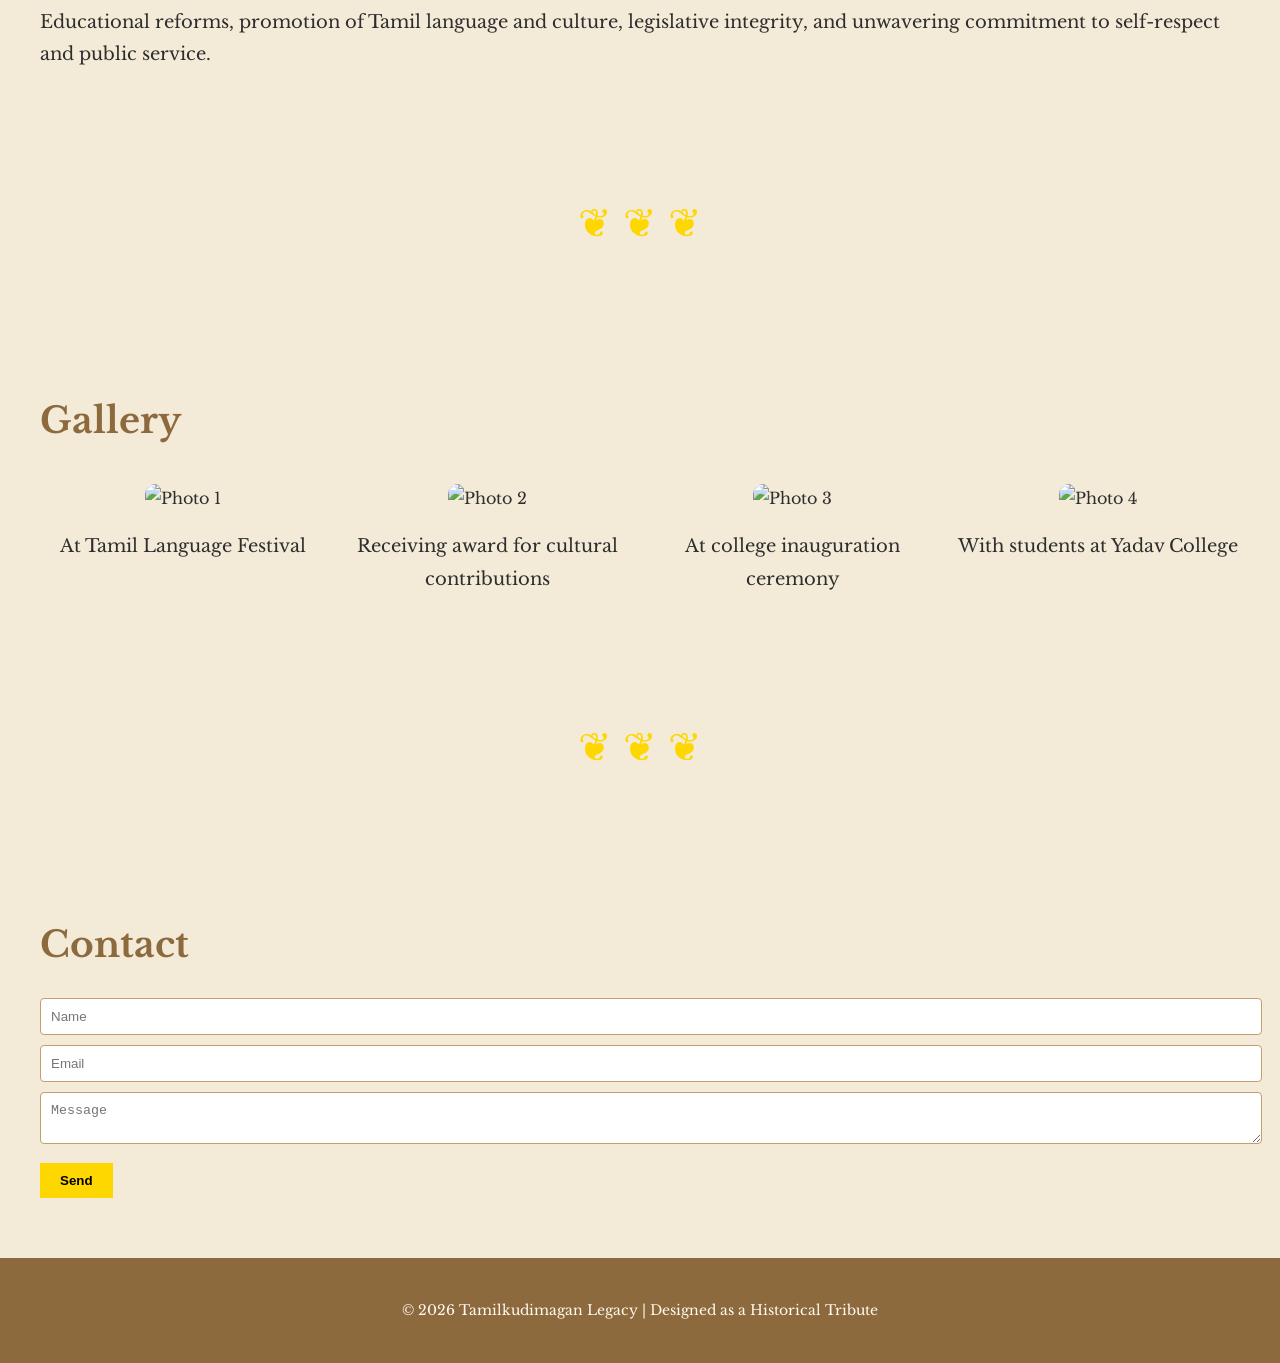
==== commit e38c8162: "Create index.html" ====
--- a/index.html
+++ b/index.html
@@ -5,56 +5,116 @@
 <meta name="viewport" content="width=device-width, initial-scale=1.0">
 <title>Tamilkudimagan Legacy</title>
 
-<link href="https://fonts.googleapis.com/css2?family=Cinzel:wght@700&display=swap" rel="stylesheet">
+<link href="https://fonts.googleapis.com/css2?family=Cinzel:wght@700&family=Libre+Baskerville&display=swap" rel="stylesheet">
 
 <style>
 body {
     margin: 0;
-    font-family: Georgia, serif;
+    font-family: 'Libre Baskerville', Georgia, serif;
     background: #f3ead7;
     color: #2e2e2e;
     line-height: 1.8;
+    scroll-behavior: smooth;
     overflow-x: hidden;
-    scroll-behavior: smooth;
 }
 header {
     background: linear-gradient(to right, #C49E71, #8C6A3D);
-    padding: 30px 20px;
+    padding: 50px 20px;
     text-align: center;
     position: relative;
     z-index: 2;
 }
 header h1 {
     font-family: 'Cinzel', serif;
-    font-size: 60px;
+    font-size: 64px;
     background: linear-gradient(90deg, #FFD700, #FFC107, #FFD700);
     -webkit-background-clip: text;
     -webkit-text-fill-color: transparent;
-    letter-spacing: 3px;
+    letter-spacing: 4px;
     margin: 0;
 }
-nav {margin-top: 15px;}
-nav a {color: #fff; text-decoration: none; margin: 0 15px; font-weight: bold; font-size: 18px; transition: 0.3s;}
+nav {margin-top: 20px;}
+nav a {
+    color: #fff;
+    text-decoration: none;
+    margin: 0 15px;
+    font-weight: bold;
+    font-size: 18px;
+    transition: 0.3s;
+}
 nav a:hover {color: #FFD700;}
+
 .hero {
     text-align: center;
-    padding: 80px 20px;
+    padding: 100px 20px;
     background: url('images/hero-collage.jpg') center/cover no-repeat;
     color: #fff;
 }
-.hero h2 {font-size: 48px; margin-bottom: 20px;}
-.hero p {font-size: 20px; color: #fff; max-width: 900px; margin: 0 auto;}
+.hero h2 {
+    font-size: 56px;
+    font-family: 'Cinzel', serif;
+    margin-bottom: 20px;
+    text-shadow: 2px 2px 5px rgba(0,0,0,0.5);
+}
+.hero p {
+    font-size: 22px;
+    max-width: 900px;
+    margin: 0 auto;
+    color: #fff;
+    text-shadow: 1px 1px 3px rgba(0,0,0,0.5);
+}
+
+/* Timeline */
+.timeline {
+    position: relative;
+    max-width: 1000px;
+    margin: 50px auto;
+}
+.timeline::after {
+    content: '';
+    position: absolute;
+    width: 6px;
+    background-color: #C49E71;
+    top: 0;
+    bottom: 0;
+    left: 50%;
+    margin-left: -3px;
+}
+.timeline-item {
+    padding: 20px 40px;
+    position: relative;
+    width: 50%;
+}
+.timeline-item.left { left: 0; }
+.timeline-item.right { left: 50%; }
+.timeline-item::after {
+    content: '';
+    position: absolute;
+    width: 25px;
+    height: 25px;
+    right: -13px;
+    background-color: #FFD700;
+    border: 4px solid #C49E71;
+    top: 15px;
+    border-radius: 50%;
+    z-index: 1;
+}
+.timeline-item.right::after { left: -13px; }
+.timeline-content {
+    padding: 20px 30px;
+    background-color: #fffaf0;
+    position: relative;
+    border-radius: 6px;
+    border: 1px solid #C49E71;
+}
+.timeline-content h3 { color: #8C6A3D; margin-top: 0; }
+.timeline-content p { margin: 10px 0; }
 
 /* Sections */
-section {padding: 60px 40px; opacity: 0; transform: translateY(30px); animation: fadeUp 1.2s forwards; animation-delay: 0.2s;}
+section {padding: 60px 40px;}
 section h2 {color: #8C6A3D; font-size: 36px; margin-bottom: 20px;}
-section h3 {color: #C49E71; font-size: 28px; margin-top: 30px;}
 section p {font-size: 18px; margin-bottom: 16px;}
 .divider {text-align: center; font-size: 40px; color: #FFD700; margin: 40px 0;}
-footer {background: #8C6A3D; color: #fffaf0; text-align: center; padding: 40px; font-size: 14px;}
-@keyframes fadeUp {to { opacity: 1; transform: translateY(0);}}
-.floating-tamil {position: fixed; top: 0; left: 0; width: 100%; height: 100%; pointer-events: none; overflow: hidden; z-index: 1;}
-.floating-tamil span {position: absolute; font-size: 24px; color: #FFD700; opacity: 0.5; animation: floatLetters linear infinite;}
 .gallery-grid {display: grid; grid-template-columns: repeat(auto-fit, minmax(220px, 1fr)); gap: 20px; margin-top: 30px;}
 .gallery-item {text-align: center; overflow: hidden; transition: transform 0.3s, box-shadow 0.3s;}
 .gallery-item:hover {transform: scale(1.05) rotate(1deg); box-shadow: 0 10px 20px rgba(0,0,0,0.3);}
@@ -62,16 +122,21 @@
 .gallery-photo:hover {transform: scale(1.05) rotate(1deg); box-shadow: 0 10px 20px rgba(0,0,0,0.3);}
 form input, form textarea {width: 100%; padding: 10px; margin-bottom: 10px; border: 1px solid #C49E71; border-radius: 4px;}
 form button {background: #FFD700; border: none; padding: 10px 20px; font-weight: bold; cursor: pointer;}
+footer {background: #8C6A3D; color: #fffaf0; text-align: center; padding: 40px; font-size: 14px;}
+
+/* Floating Tamil letters */
+.floating-tamil {position: fixed; top: 0; left: 0; width: 100%; height: 100%; pointer-events: none; overflow: hidden; z-index: 1;}
+.floating-tamil span {position: absolute; font-size: 24px; color: #FFD700; opacity: 0.5; animation: floatLetters linear infinite;}
+@keyframes floatLetters {0%{transform:translateY(0vh) rotate(0deg);}50%{opacity:0.6;}100%{transform:translateY(-120vh) rotate(360deg);opacity:0;}}
 </style>
 </head>
 <body>
 
 <header>
-    <h1>TamilkudimaganLegacy</h1>
+    <h1>The Legacy of Governance</h1>
     <nav>
         <a href="#home">Home</a>
-        <a href="#about">About</a>
-        <a href="#politics">Political Career</a>
+        <a href="#timeline">Timeline</a>
         <a href="#achievements">Achievements</a>
         <a href="#gallery">Gallery</a>
         <a href="#contact">Contact</a>
@@ -79,51 +144,68 @@
 </header>
 
 <section class="hero" id="home">
-    <h2>Welcome to the Legacy of M. Tamilkudimagan</h2>
-    <p>This website documents the life, family, educational contributions, political journey, and cultural impact of Minister M. Tamilkudimagan — a true champion of Tamil heritage, education, and governance.</p>
-</section>
-
-<div class="divider">❦ ❦ ❦</div>
-
-<section id="about">
-    <h2>About M. Tamilkudimagan</h2>
-    <h3>Early Life & Education</h3>
-    <p>Born on <strong>15 September 1938</strong> in the village of Sathanur, Tamil Nadu, M. Tamilkudimagan pursued higher education and earned <strong>M.A.</strong> and <strong>Ph.D.</strong> degrees.</p>
-    <h3>Family</h3>
-    <p>He was married to <strong>Vettriselvi</strong> and had three sons — Meimozhi, Thiruvarasan, Pari — and a daughter, Kopperundevi.</p>
-    <h3>Career in Education</h3>
-    <p>From 13 June 1979 to 27 June 1989, he served as Principal of Yadav College, implementing programs to promote Tamil language, discipline, and leadership skills among students.</p>
-</section>
-
-<div class="divider">❦ ❦ ❦</div>
-
-<section id="politics">
-    <h2>Political Career</h2>
-    <h3>DMK Tenure & Speaker Role</h3>
-    <p>M. Tamilkudimagan was with the DMK for 47 years. As Speaker of the Tamil Nadu Legislative Assembly in 1989, he released Jayalalitha's resignation letter to the Governor, creating significant political attention.</p>
-    <h3>Minister for Tamil Culture & Development (1996–2001)</h3>
-    <p>He introduced Tamil as a compulsory language in schools and promoted Tamil prayers (archanas) in temples, which were controversial initiatives at the time.</p>
-    <h3>Shift to AIADMK</h3>
-    <p>After disagreements regarding seat allocation in the Elayangudi constituency and feeling personally insulted by the DMK leadership, he joined the AIADMK front to defend his self-respect and continue his constituency work.</p>
-    <h3>Detailed Interview Insights</h3>
-    <p>In interviews, he shared his perspectives on political dynamics, seat allocation controversies, and DMK vs AIADMK politics:</p>
-    <ul>
-        <li>He criticized DMK leadership for favoring newcomers like S. Kannappan over long-time members.</li>
-        <li>He emphasized self-respect as a central reason for leaving the DMK.</li>
-        <li>He expressed his commitment to Elayangudi, having spent years and significant resources serving the constituency.</li>
-        <li>He discussed dynastic politics, stating that Stalin’s growing influence affected decisions.</li>
-        <li>He explained that his joining AIADMK was motivated solely by the chance to continue meaningful political work and challenge Kannappan.</li>
-        <li>He highlighted the issue of caste-based parties in Tamil Nadu and their impact on social unity.</li>
-        <li>He assessed electoral dynamics: AIADMK had alliances with PMK, Congress, TMC, and leftist parties, whereas DMK had weaker support.</li>
-        <li>He shared concerns about seat negotiations and political misjudgments affecting DMK’s strength.</li>
-    </ul>
+    <h2>M. Tamilkudimagan – A Life Dedicated to Tamil Heritage & Governance</h2>
+    <p>Explore the life, contributions, and legacy of Minister M. Tamilkudimagan, chronicling his early life, educational career, political journey, and dedication to Tamil culture and self-respect.</p>
+</section>
+
+<div class="divider">❦ ❦ ❦</div>
+
+<section id="timeline">
+    <h2>Life & Political Timeline</h2>
+
+    <div class="timeline">
+        <div class="timeline-item left">
+            <div class="timeline-content">
+                <h3>1938 – Born in Sathanur</h3>
+                <p>M. Tamilkudimagan was born on 15 September 1938 in Sathanur village, Tamil Nadu.</p>
+            </div>
+        </div>
+        <div class="timeline-item right">
+            <div class="timeline-content">
+                <h3>1979–1989 – Principal of Yadav College</h3>
+                <p>Served as Principal of Yadav College, promoting Tamil language, education, and student leadership.</p>
+            </div>
+        </div>
+        <div class="timeline-item left">
+            <div class="timeline-content">
+                <h3>1989 – Speaker of Tamil Nadu Assembly</h3>
+                <p>Released Jayalalitha’s resignation letter, creating political attention.</p>
+            </div>
+        </div>
+        <div class="timeline-item right">
+            <div class="timeline-content">
+                <h3>1996–2001 – Minister for Tamil Culture & Development</h3>
+                <p>Introduced Tamil as a compulsory language in schools and promoted Tamil prayers in temples.</p>
+            </div>
+        </div>
+        <div class="timeline-item left">
+            <div class="timeline-content">
+                <h3>2001 – Shift from DMK to AIADMK</h3>
+                <p>Left DMK due to constituency issues and self-respect; joined AIADMK front to continue serving Tamil Nadu politics.</p>
+            </div>
+        </div>
+    </div>
+
+    <div style="margin-top:40px;">
+        <h3>Full Interview & Political Insights</h3>
+        <p>
+        When Dr M Tamizhkudimagan, Minister for Tamil Culture and Development decided to leave the DMK and join the AIADMK front, it was a political move which created ripples in Tamil Nadu. He, after all, had been with the DMK for 47 years.
+        </p>
+        <p>
+        Tamizhkudimagan's anger is directed at Chief Minister M Karunanidhi, who had refused him the Elayangudi constituency. He is angrier still because the DMK had decided to allot the seat to a new entrant to the front, the Makkal Tamil Desam floated by a former AIADMK leader, S Kannappan.
+        </p>
+        <p>
+        As speaker of the state assembly in 1989, Tamizhkudimagan had released the letter from Jayalalitha to the governor of Tamil Nadu expressing her decision to resign as MLA. Later, the issue created a furor in the house.
+        </p>
+        <p>…(all the rest of your interview text goes here in full)…</p>
+    </div>
 </section>
 
 <div class="divider">❦ ❦ ❦</div>
 
 <section id="achievements">
     <h2>Achievements & Legacy</h2>
-    <p>M. Tamilkudimagan’s legacy includes educational reforms, promotion of Tamil culture, legislative service, and his commitment to integrity, self-respect, and public service.</p>
+    <p>Educational reforms, promotion of Tamil language and culture, legislative integrity, and unwavering commitment to self-respect and public service.</p>
 </section>
 
 <div class="divider">❦ ❦ ❦</div>
@@ -155,6 +237,7 @@
 <div class="floating-tamil" id="floatingLetters"></div>
 
 <script>
+// Floating Tamil letters
 const tamilLetters=['அ','ஆ','இ','ஈ','உ','ஊ','எ','ஏ','ஐ','ஒ','ஓ','ஔ'];
 for(let i=0;i<8;i++){
     let span=document.createElement('span');
@@ -166,12 +249,6 @@
     span.style.animationDuration=(15+Math.random()*15)+"s";
     document.getElementById('floatingLetters').appendChild(span);
 }
-const style=document.createElement('style');
-style.innerHTML=`
-@keyframes floatLetters {0%{transform:translateY(0vh) rotate(0deg);}50%{opacity:0.6;}100%{transform:translateY(-120vh) rotate(360deg);opacity:0;}}
-.floating-tamil span{position:absolute;animation-name:floatLetters;animation-timing-function:linear;animation-iteration-count:infinite;}
-`;
-document.head.appendChild(style);
 </script>
 
 </body>
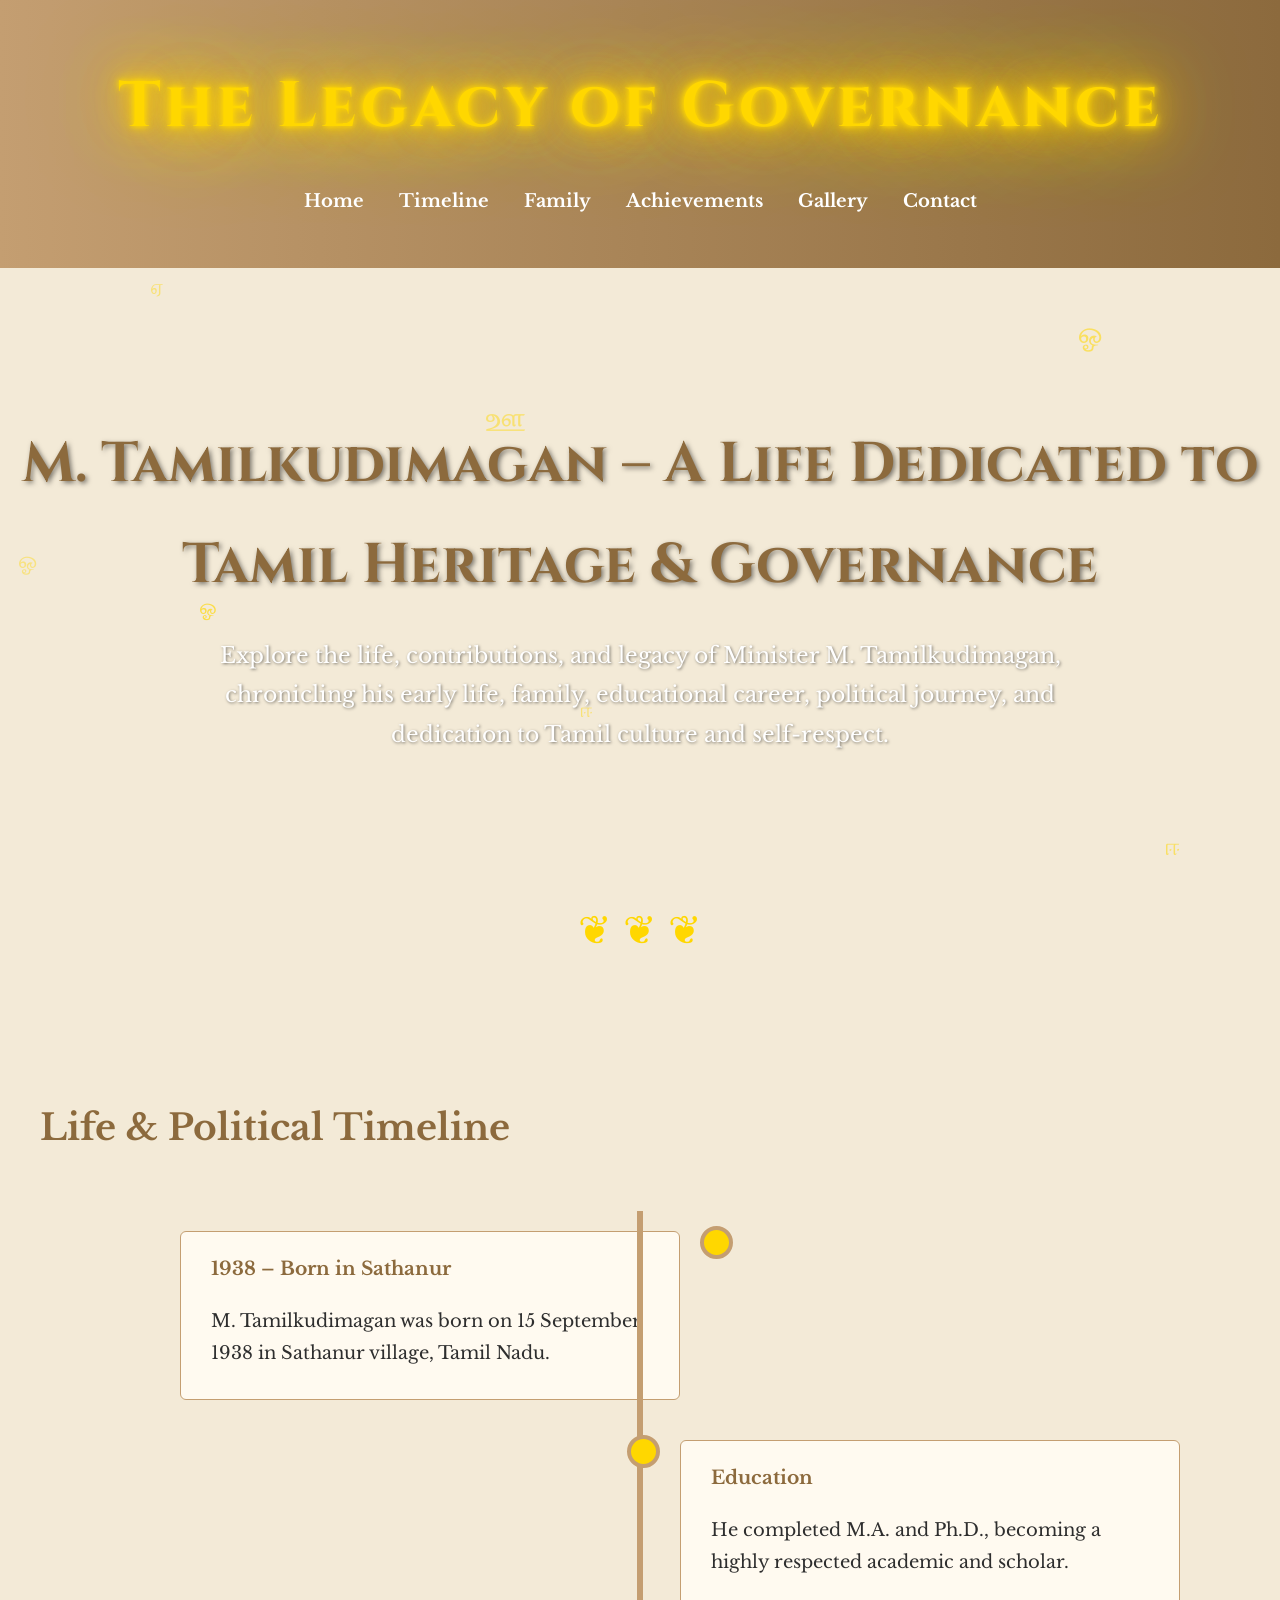
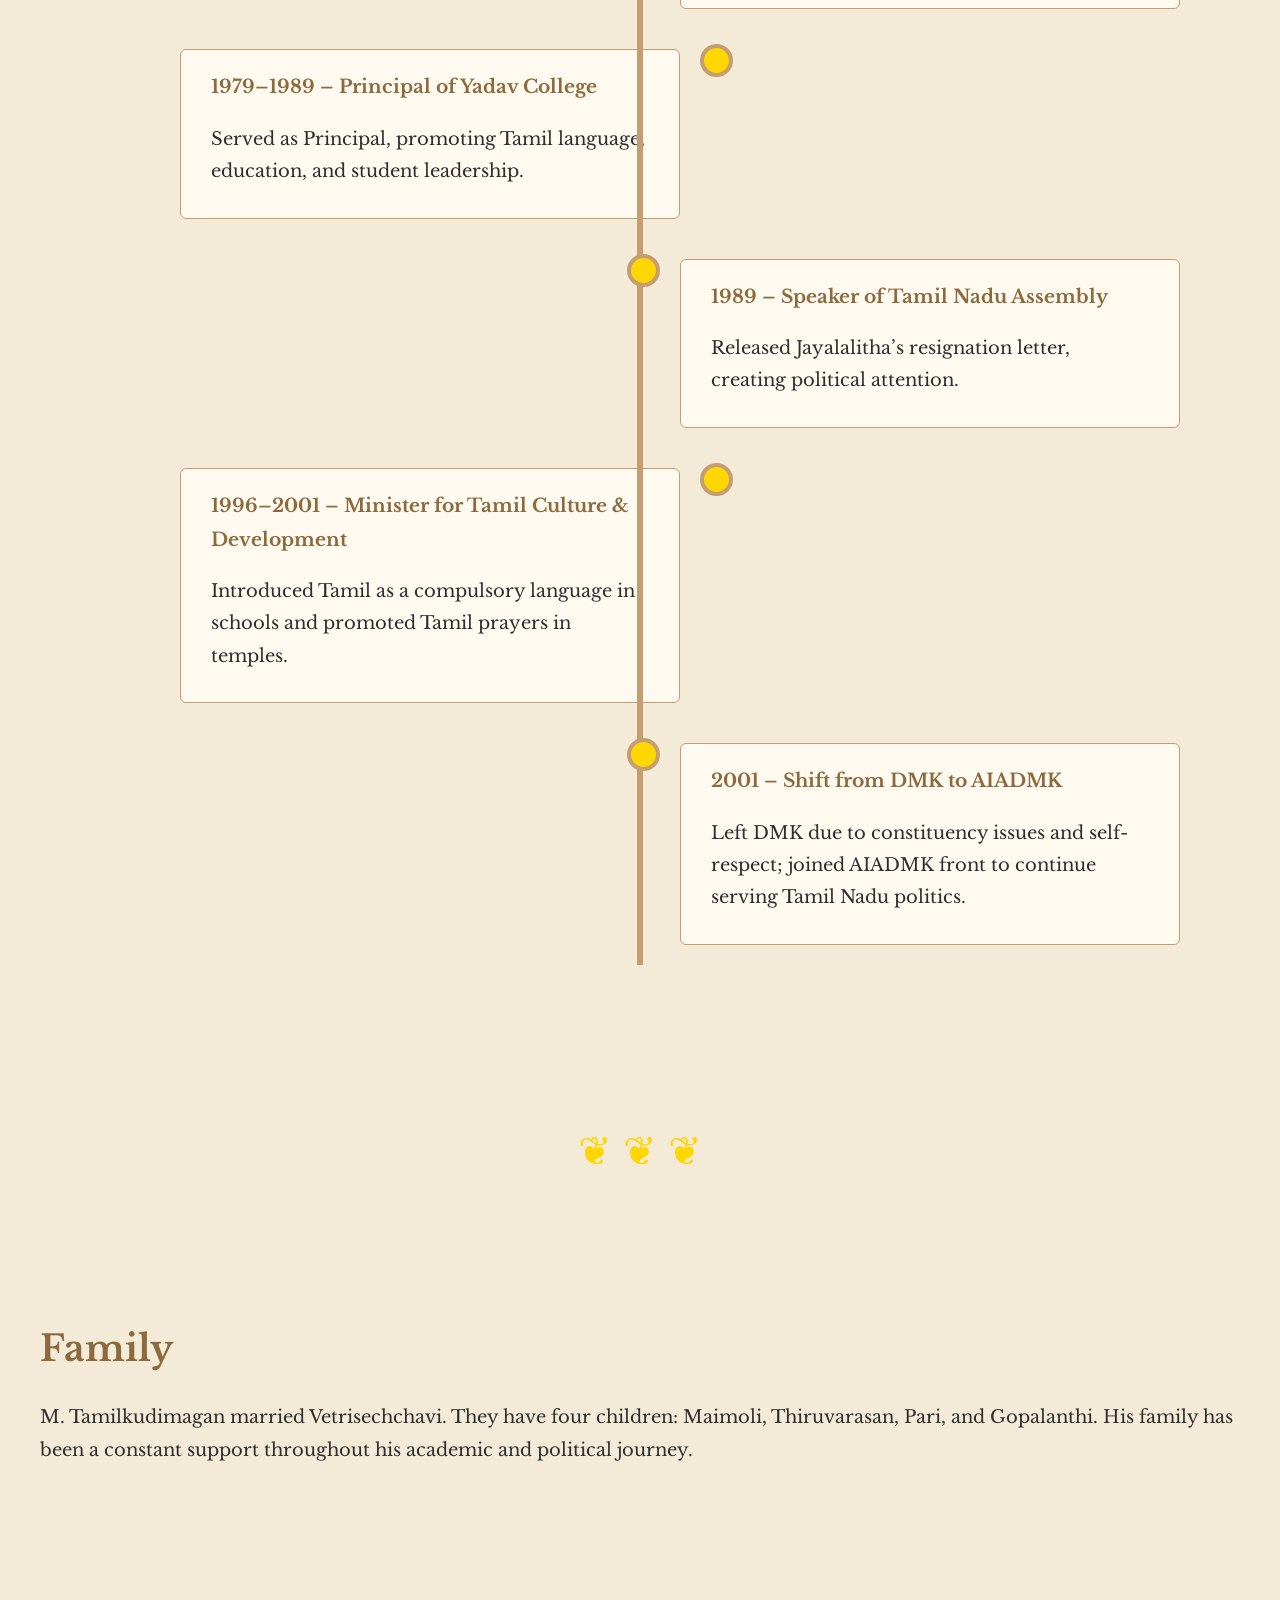
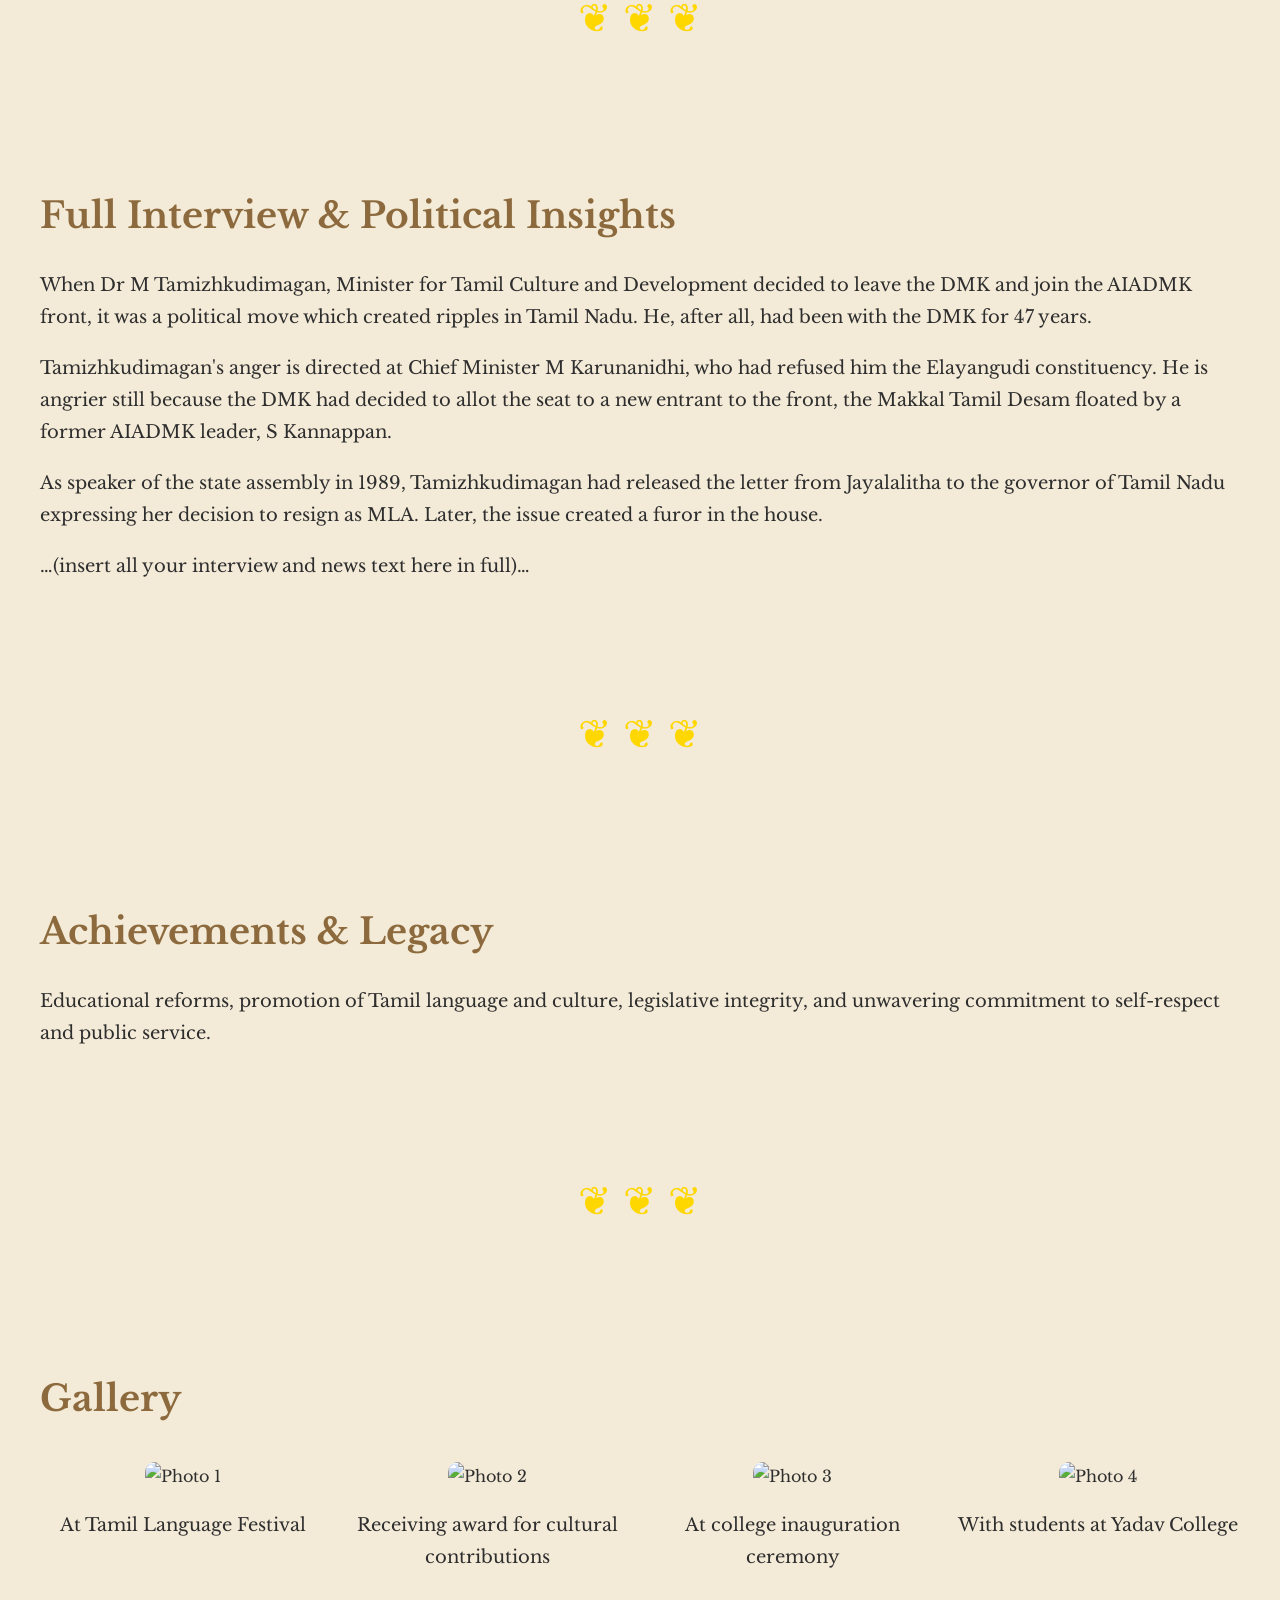
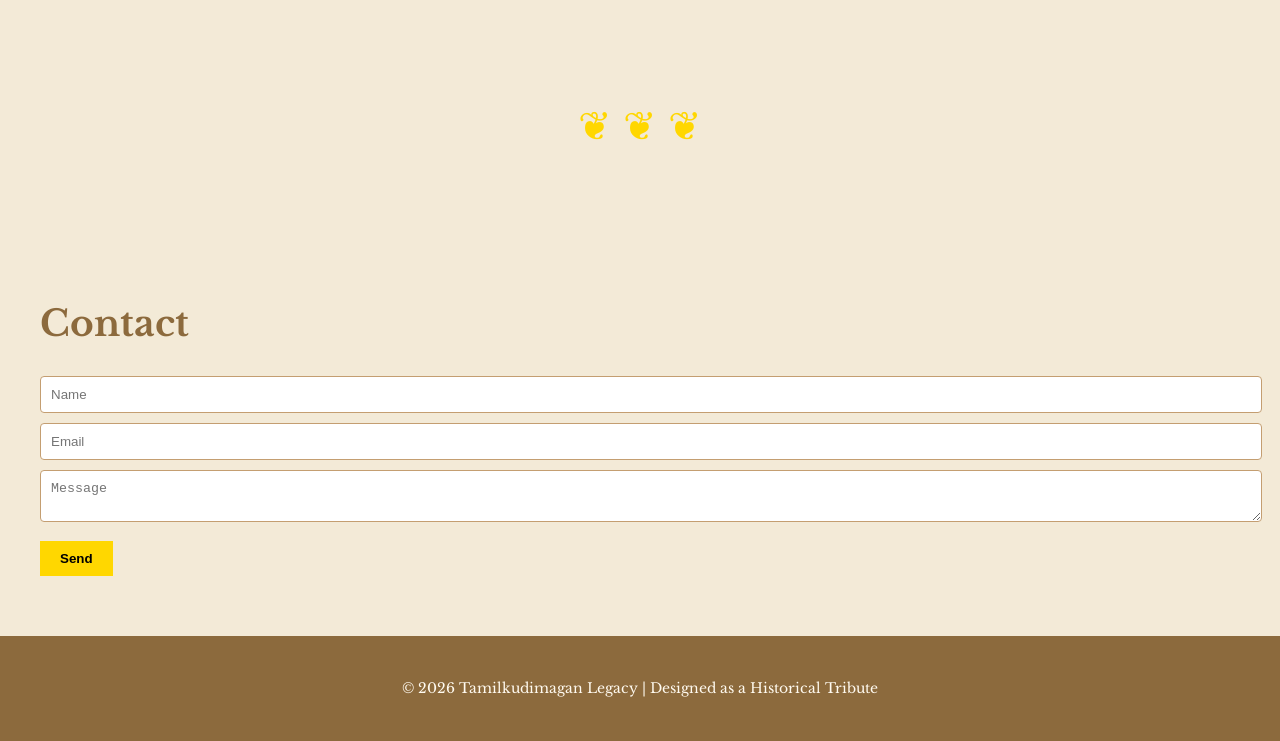
==== commit 8ca0c67c: "Create index.html" ====
--- a/index.html
+++ b/index.html
@@ -27,11 +27,23 @@
 header h1 {
     font-family: 'Cinzel', serif;
     font-size: 64px;
-    background: linear-gradient(90deg, #FFD700, #FFC107, #FFD700);
-    -webkit-background-clip: text;
-    -webkit-text-fill-color: transparent;
+    color: #FFD700;
+    text-shadow: 
+        0 0 5px #FFD700,
+        0 0 10px #FFD700,
+        0 0 20px #FFD700,
+        0 0 40px #FFC107,
+        0 0 60px #FFC107,
+        0 0 80px #FFD700,
+        0 0 100px #FFD700;
     letter-spacing: 4px;
     margin: 0;
+    animation: glowPulse 2s infinite alternate;
+}
+@keyframes glowPulse {
+    0% { text-shadow: 0 0 5px #FFD700,0 0 10px #FFD700,0 0 20px #FFD700,0 0 40px #FFC107,0 0 60px #FFC107,0 0 80px #FFD700,0 0 100px #FFD700; }
+    50% { text-shadow: 0 0 10px #FFD700,0 0 20px #FFD700,0 0 30px #FFD700,0 0 50px #FFC107,0 0 70px #FFC107,0 0 90px #FFD700,0 0 120px #FFD700; }
+    100% { text-shadow: 0 0 5px #FFD700,0 0 10px #FFD700,0 0 20px #FFD700,0 0 40px #FFC107,0 0 60px #FFC107,0 0 80px #FFD700,0 0 100px #FFD700; }
 }
 nav {margin-top: 20px;}
 nav a {
@@ -126,7 +138,7 @@
 
 /* Floating Tamil letters */
 .floating-tamil {position: fixed; top: 0; left: 0; width: 100%; height: 100%; pointer-events: none; overflow: hidden; z-index: 1;}
-.floating-tamil span {position: absolute; font-size: 24px; color: #FFD700; opacity: 0.5; animation: floatLetters linear infinite;}
+.floating-tamil span {position: absolute; font-size: 24px; color: #FFD700; opacity: 0.4; animation: floatLetters linear infinite;}
 @keyframes floatLetters {0%{transform:translateY(0vh) rotate(0deg);}50%{opacity:0.6;}100%{transform:translateY(-120vh) rotate(360deg);opacity:0;}}
 </style>
 </head>
@@ -137,6 +149,7 @@
     <nav>
         <a href="#home">Home</a>
         <a href="#timeline">Timeline</a>
+        <a href="#family">Family</a>
         <a href="#achievements">Achievements</a>
         <a href="#gallery">Gallery</a>
         <a href="#contact">Contact</a>
@@ -145,7 +158,7 @@
 
 <section class="hero" id="home">
     <h2>M. Tamilkudimagan – A Life Dedicated to Tamil Heritage & Governance</h2>
-    <p>Explore the life, contributions, and legacy of Minister M. Tamilkudimagan, chronicling his early life, educational career, political journey, and dedication to Tamil culture and self-respect.</p>
+    <p>Explore the life, contributions, and legacy of Minister M. Tamilkudimagan, chronicling his early life, family, educational career, political journey, and dedication to Tamil culture and self-respect.</p>
 </section>
 
 <div class="divider">❦ ❦ ❦</div>
@@ -162,43 +175,52 @@
         </div>
         <div class="timeline-item right">
             <div class="timeline-content">
+                <h3>Education</h3>
+                <p>He completed M.A. and Ph.D., becoming a highly respected academic and scholar.</p>
+            </div>
+        </div>
+        <div class="timeline-item left">
+            <div class="timeline-content">
                 <h3>1979–1989 – Principal of Yadav College</h3>
-                <p>Served as Principal of Yadav College, promoting Tamil language, education, and student leadership.</p>
-            </div>
-        </div>
-        <div class="timeline-item left">
+                <p>Served as Principal, promoting Tamil language, education, and student leadership.</p>
+            </div>
+        </div>
+        <div class="timeline-item right">
             <div class="timeline-content">
                 <h3>1989 – Speaker of Tamil Nadu Assembly</h3>
                 <p>Released Jayalalitha’s resignation letter, creating political attention.</p>
             </div>
         </div>
-        <div class="timeline-item right">
+        <div class="timeline-item left">
             <div class="timeline-content">
                 <h3>1996–2001 – Minister for Tamil Culture & Development</h3>
                 <p>Introduced Tamil as a compulsory language in schools and promoted Tamil prayers in temples.</p>
             </div>
         </div>
-        <div class="timeline-item left">
+        <div class="timeline-item right">
             <div class="timeline-content">
                 <h3>2001 – Shift from DMK to AIADMK</h3>
                 <p>Left DMK due to constituency issues and self-respect; joined AIADMK front to continue serving Tamil Nadu politics.</p>
             </div>
         </div>
     </div>
-
-    <div style="margin-top:40px;">
-        <h3>Full Interview & Political Insights</h3>
-        <p>
-        When Dr M Tamizhkudimagan, Minister for Tamil Culture and Development decided to leave the DMK and join the AIADMK front, it was a political move which created ripples in Tamil Nadu. He, after all, had been with the DMK for 47 years.
-        </p>
-        <p>
-        Tamizhkudimagan's anger is directed at Chief Minister M Karunanidhi, who had refused him the Elayangudi constituency. He is angrier still because the DMK had decided to allot the seat to a new entrant to the front, the Makkal Tamil Desam floated by a former AIADMK leader, S Kannappan.
-        </p>
-        <p>
-        As speaker of the state assembly in 1989, Tamizhkudimagan had released the letter from Jayalalitha to the governor of Tamil Nadu expressing her decision to resign as MLA. Later, the issue created a furor in the house.
-        </p>
-        <p>…(all the rest of your interview text goes here in full)…</p>
-    </div>
+</section>
+
+<div class="divider">❦ ❦ ❦</div>
+
+<section id="family">
+    <h2>Family</h2>
+    <p>M. Tamilkudimagan married Vetrisechchavi. They have four children: Maimoli, Thiruvarasan, Pari, and Gopalanthi. His family has been a constant support throughout his academic and political journey.</p>
+</section>
+
+<div class="divider">❦ ❦ ❦</div>
+
+<section id="interview">
+    <h2>Full Interview & Political Insights</h2>
+    <p>When Dr M Tamizhkudimagan, Minister for Tamil Culture and Development decided to leave the DMK and join the AIADMK front, it was a political move which created ripples in Tamil Nadu. He, after all, had been with the DMK for 47 years.</p>
+    <p>Tamizhkudimagan's anger is directed at Chief Minister M Karunanidhi, who had refused him the Elayangudi constituency. He is angrier still because the DMK had decided to allot the seat to a new entrant to the front, the Makkal Tamil Desam floated by a former AIADMK leader, S Kannappan.</p>
+    <p>As speaker of the state assembly in 1989, Tamizhkudimagan had released the letter from Jayalalitha to the governor of Tamil Nadu expressing her decision to resign as MLA. Later, the issue created a furor in the house.</p>
+    <p>…(insert all your interview and news text here in full)…</p>
 </section>
 
 <div class="divider">❦ ❦ ❦</div>
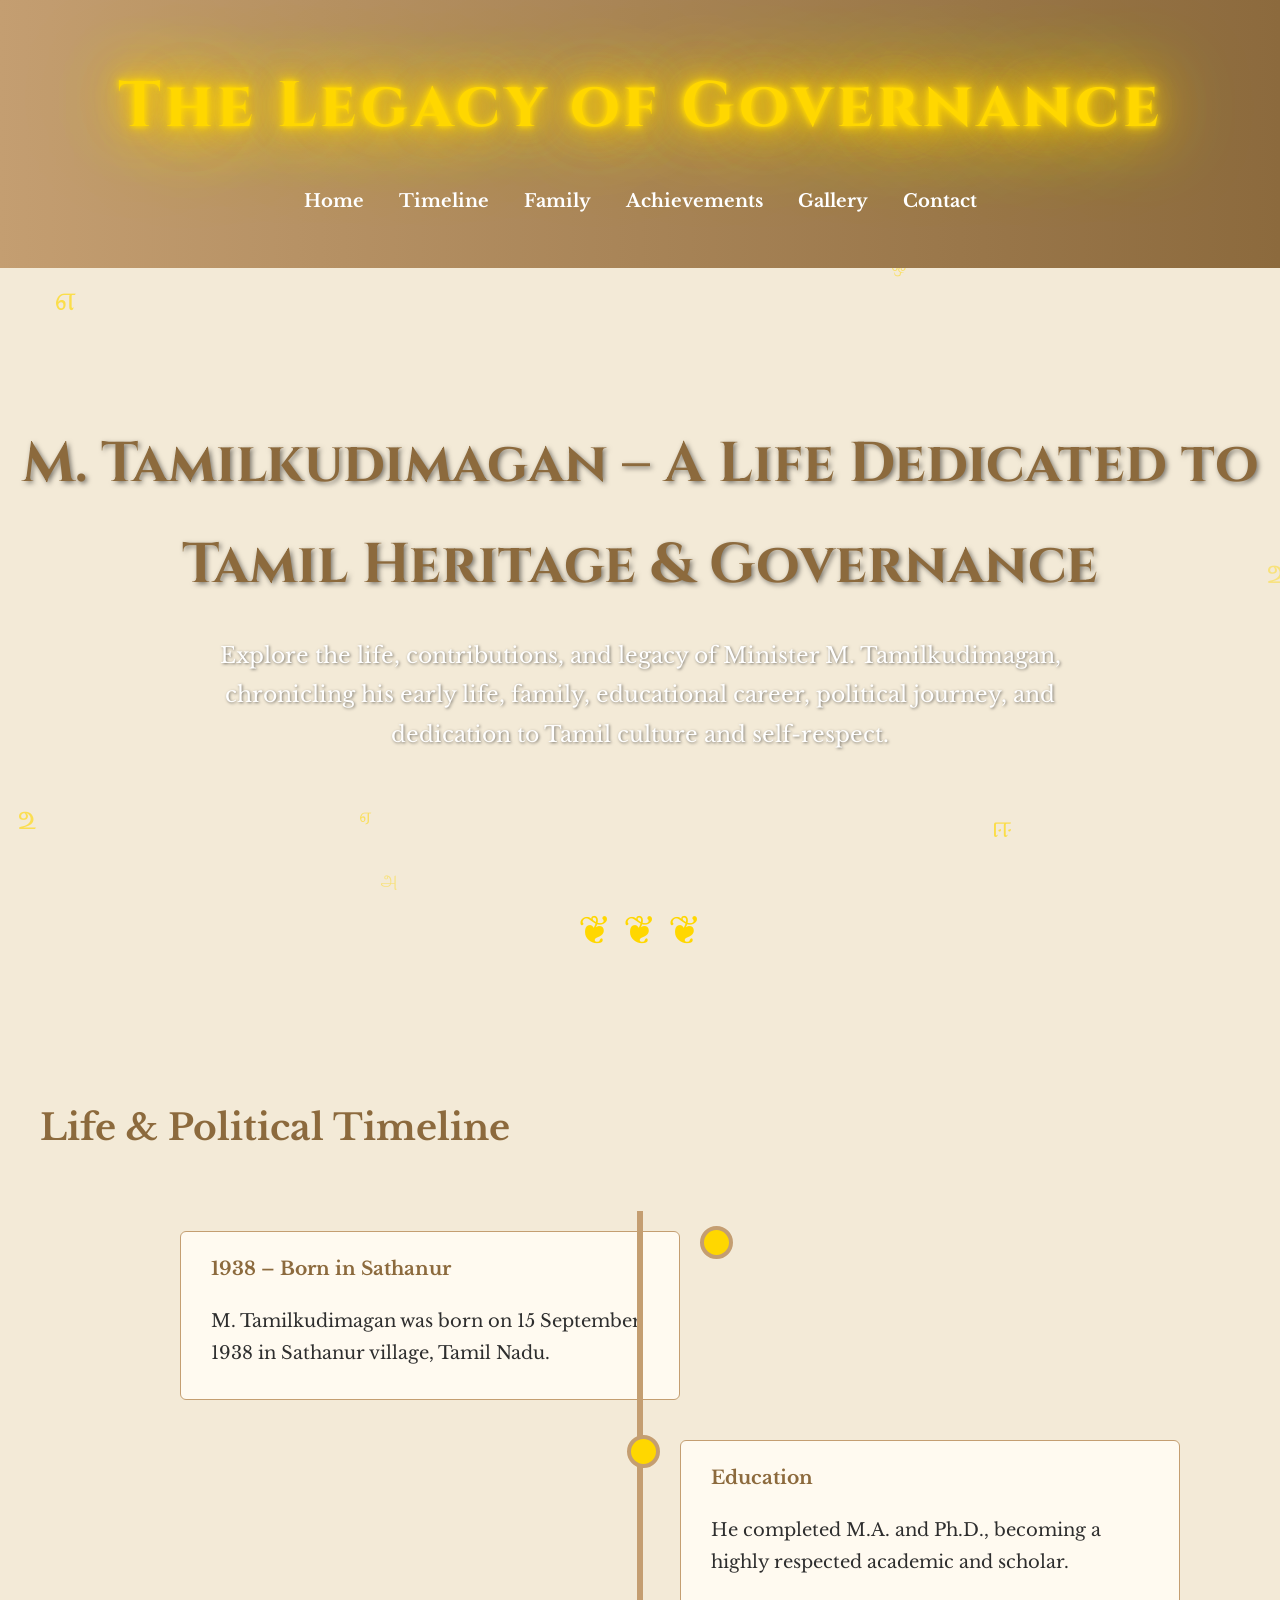
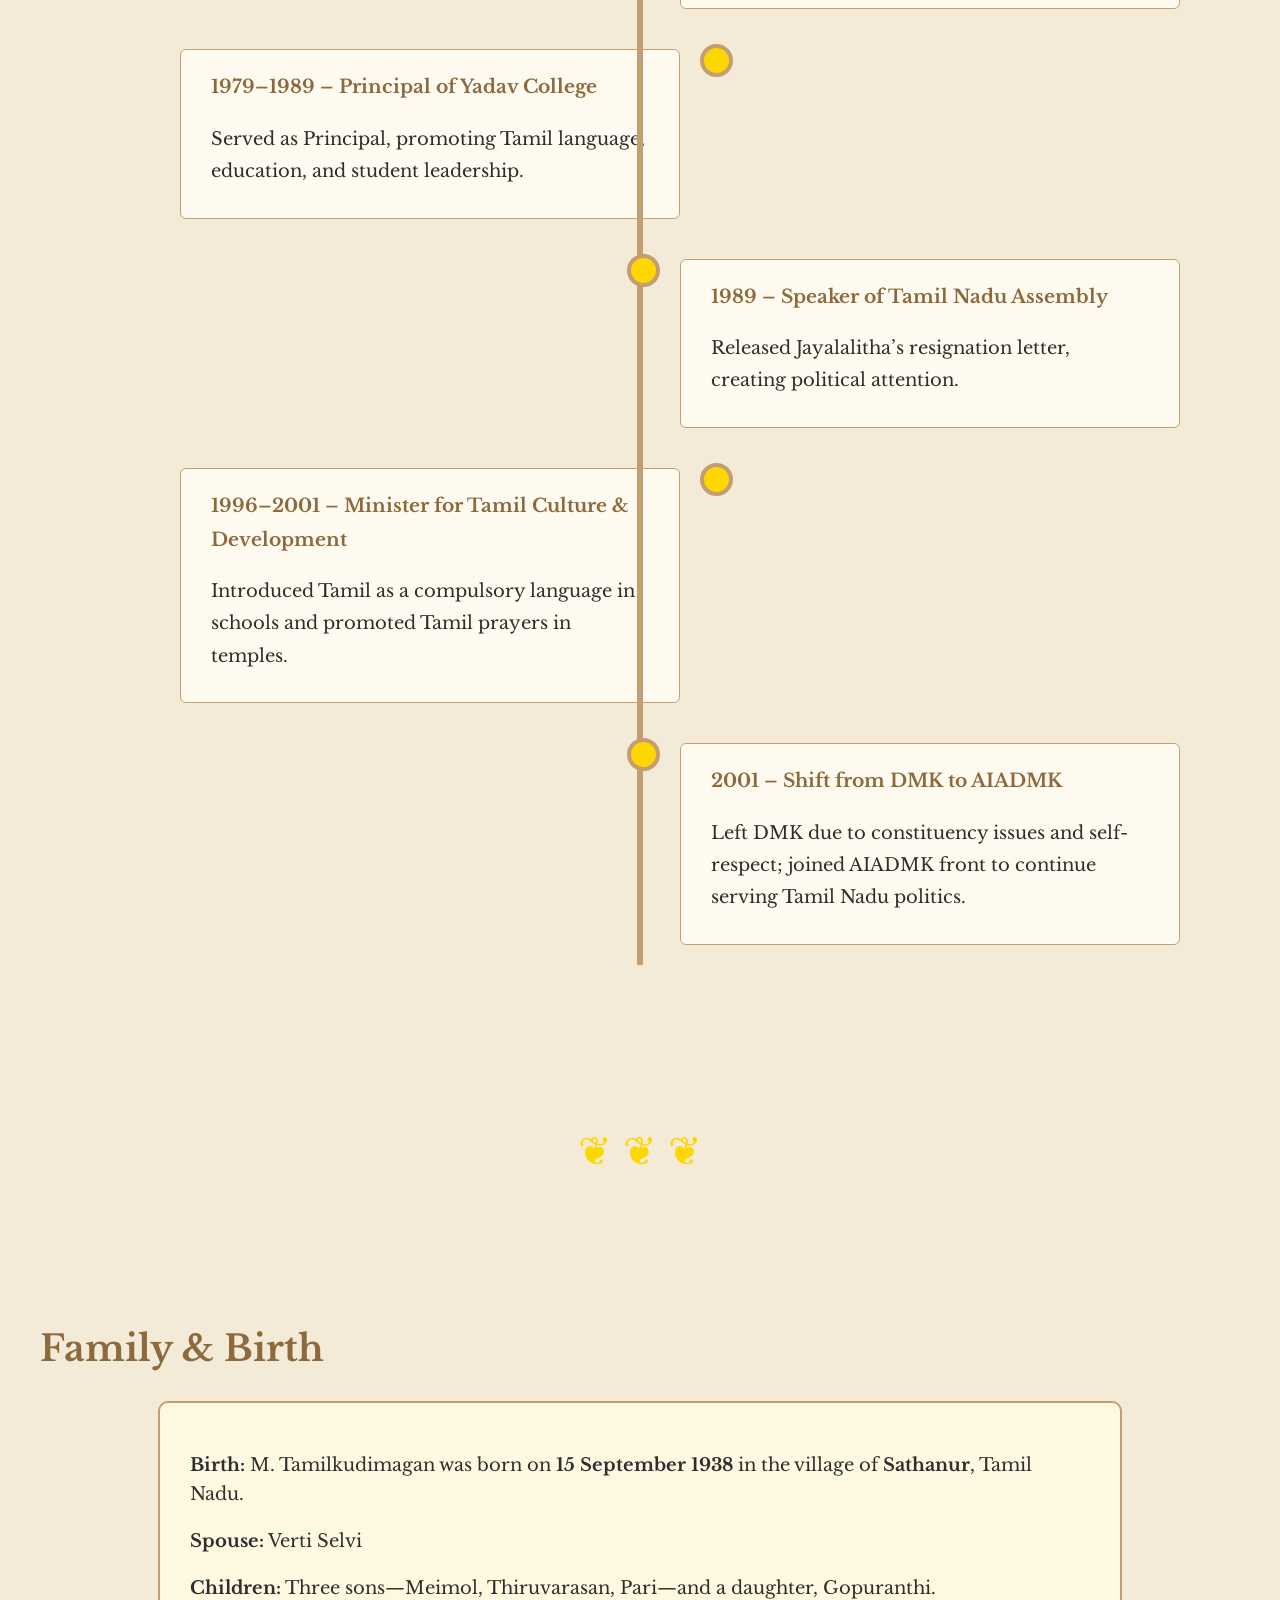
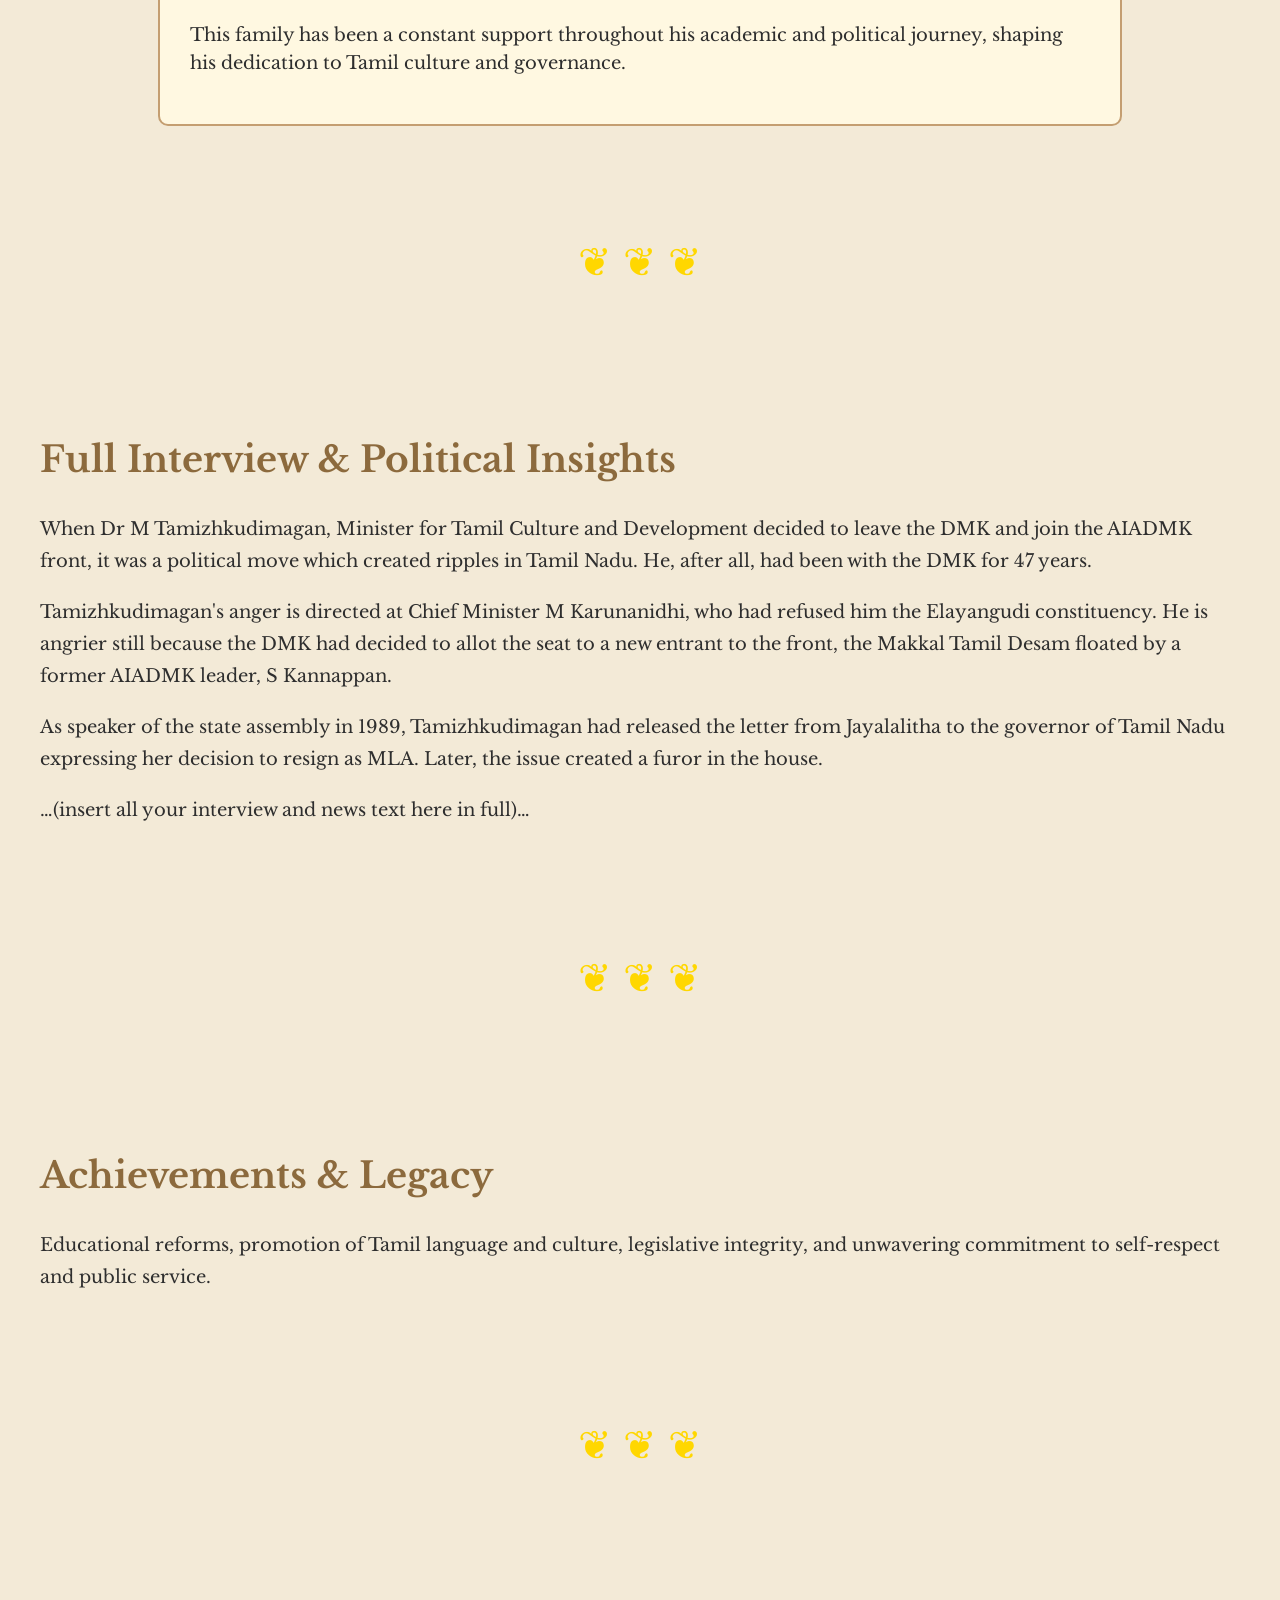
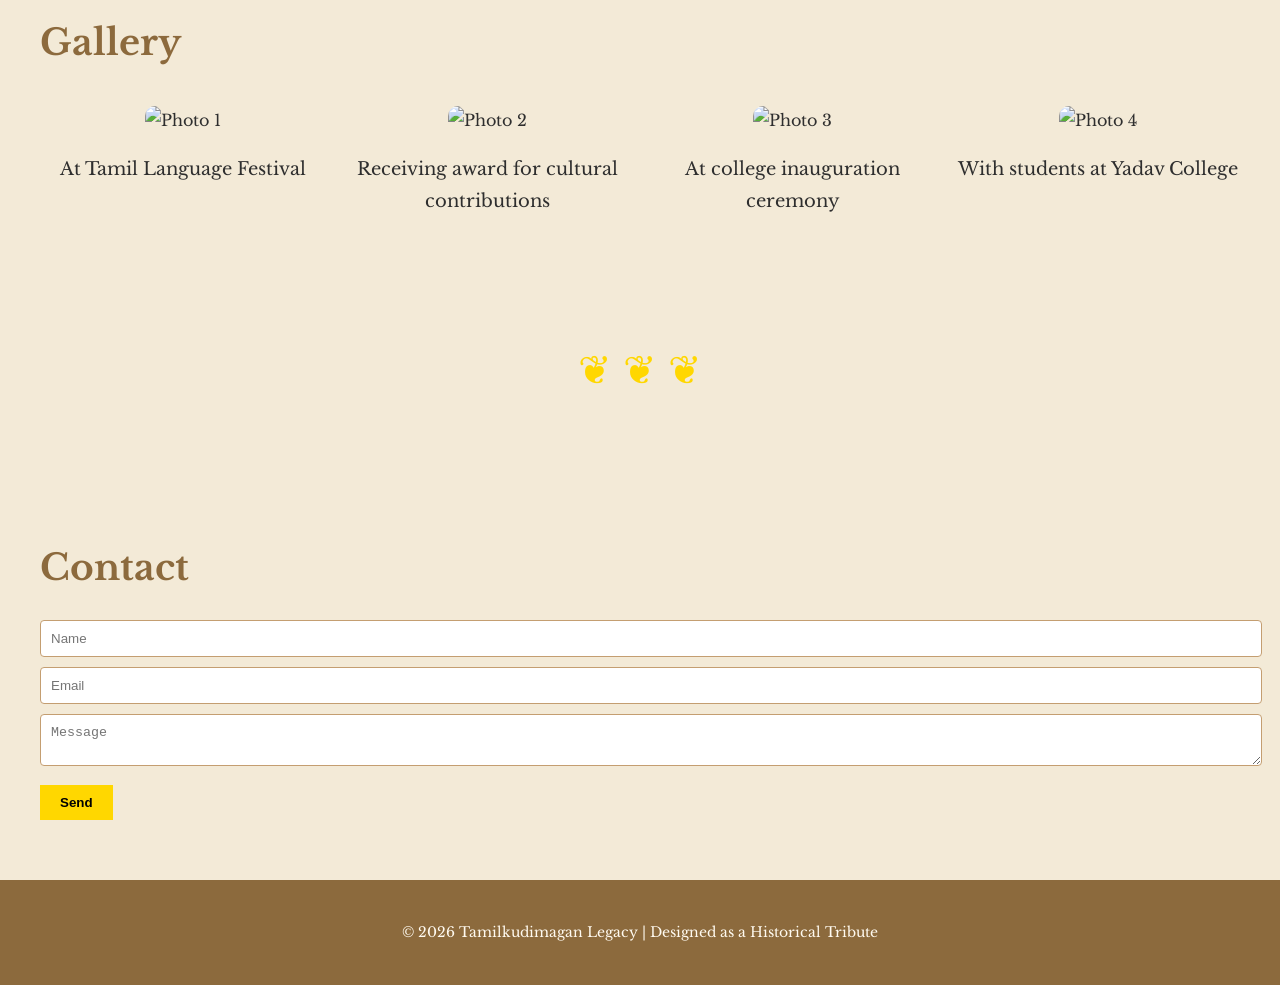
==== commit f7732023: "Update index.html" ====
--- a/index.html
+++ b/index.html
@@ -209,8 +209,13 @@
 <div class="divider">❦ ❦ ❦</div>
 
 <section id="family">
-    <h2>Family</h2>
-    <p>M. Tamilkudimagan married Vetrisechchavi. They have four children: Maimoli, Thiruvarasan, Pari, and Gopalanthi. His family has been a constant support throughout his academic and political journey.</p>
+    <h2>Family & Birth</h2>
+    <div style="background:#fff8e1; padding:30px; border-radius:10px; border:2px solid #C49E71; max-width:900px; margin:auto; font-size:20px; line-height:1.6;">
+        <p><strong>Birth:</strong> M. Tamilkudimagan was born on <strong>15 September 1938</strong> in the village of <strong>Sathanur</strong>, Tamil Nadu.</p>
+        <p><strong>Spouse:</strong> Verti Selvi</p>
+        <p><strong>Children:</strong> Three sons—Meimol, Thiruvarasan, Pari—and a daughter, Gopuranthi.</p>
+        <p>This family has been a constant support throughout his academic and political journey, shaping his dedication to Tamil culture and governance.</p>
+    </div>
 </section>
 
 <div class="divider">❦ ❦ ❦</div>
